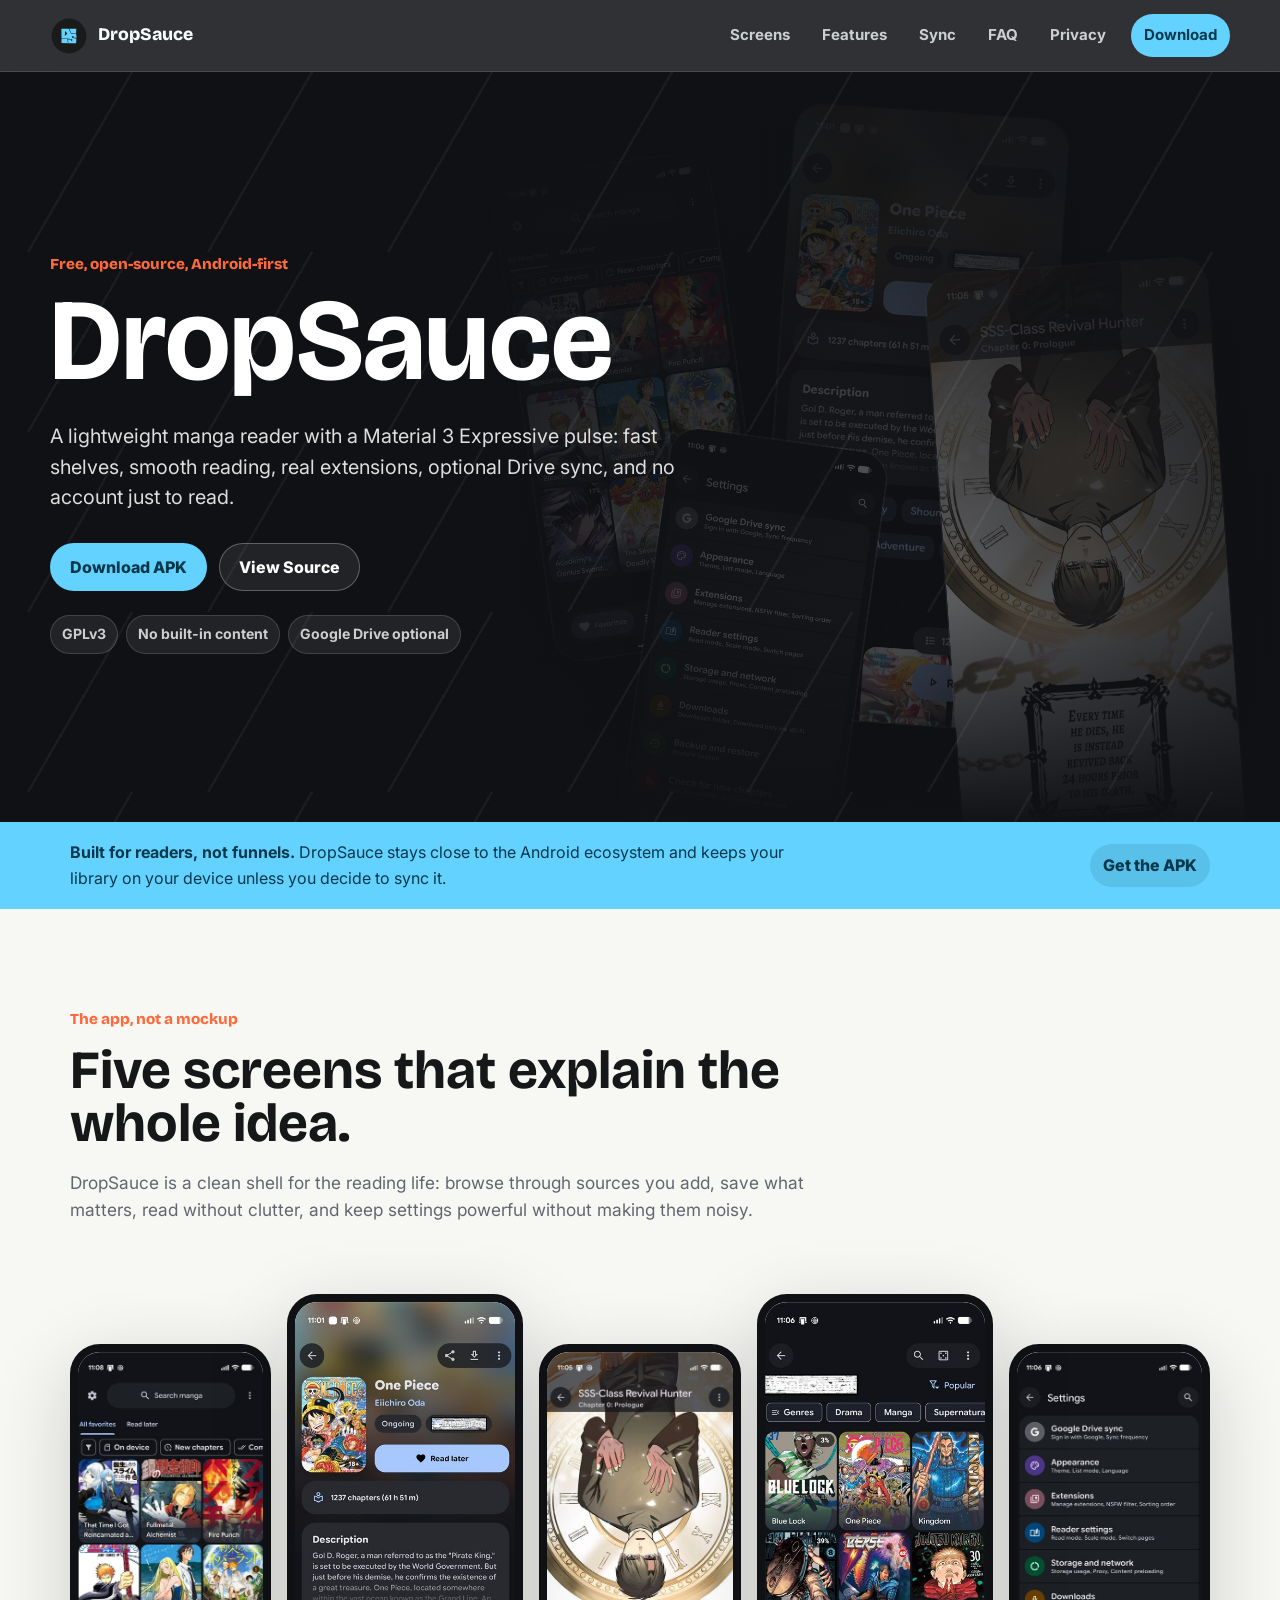
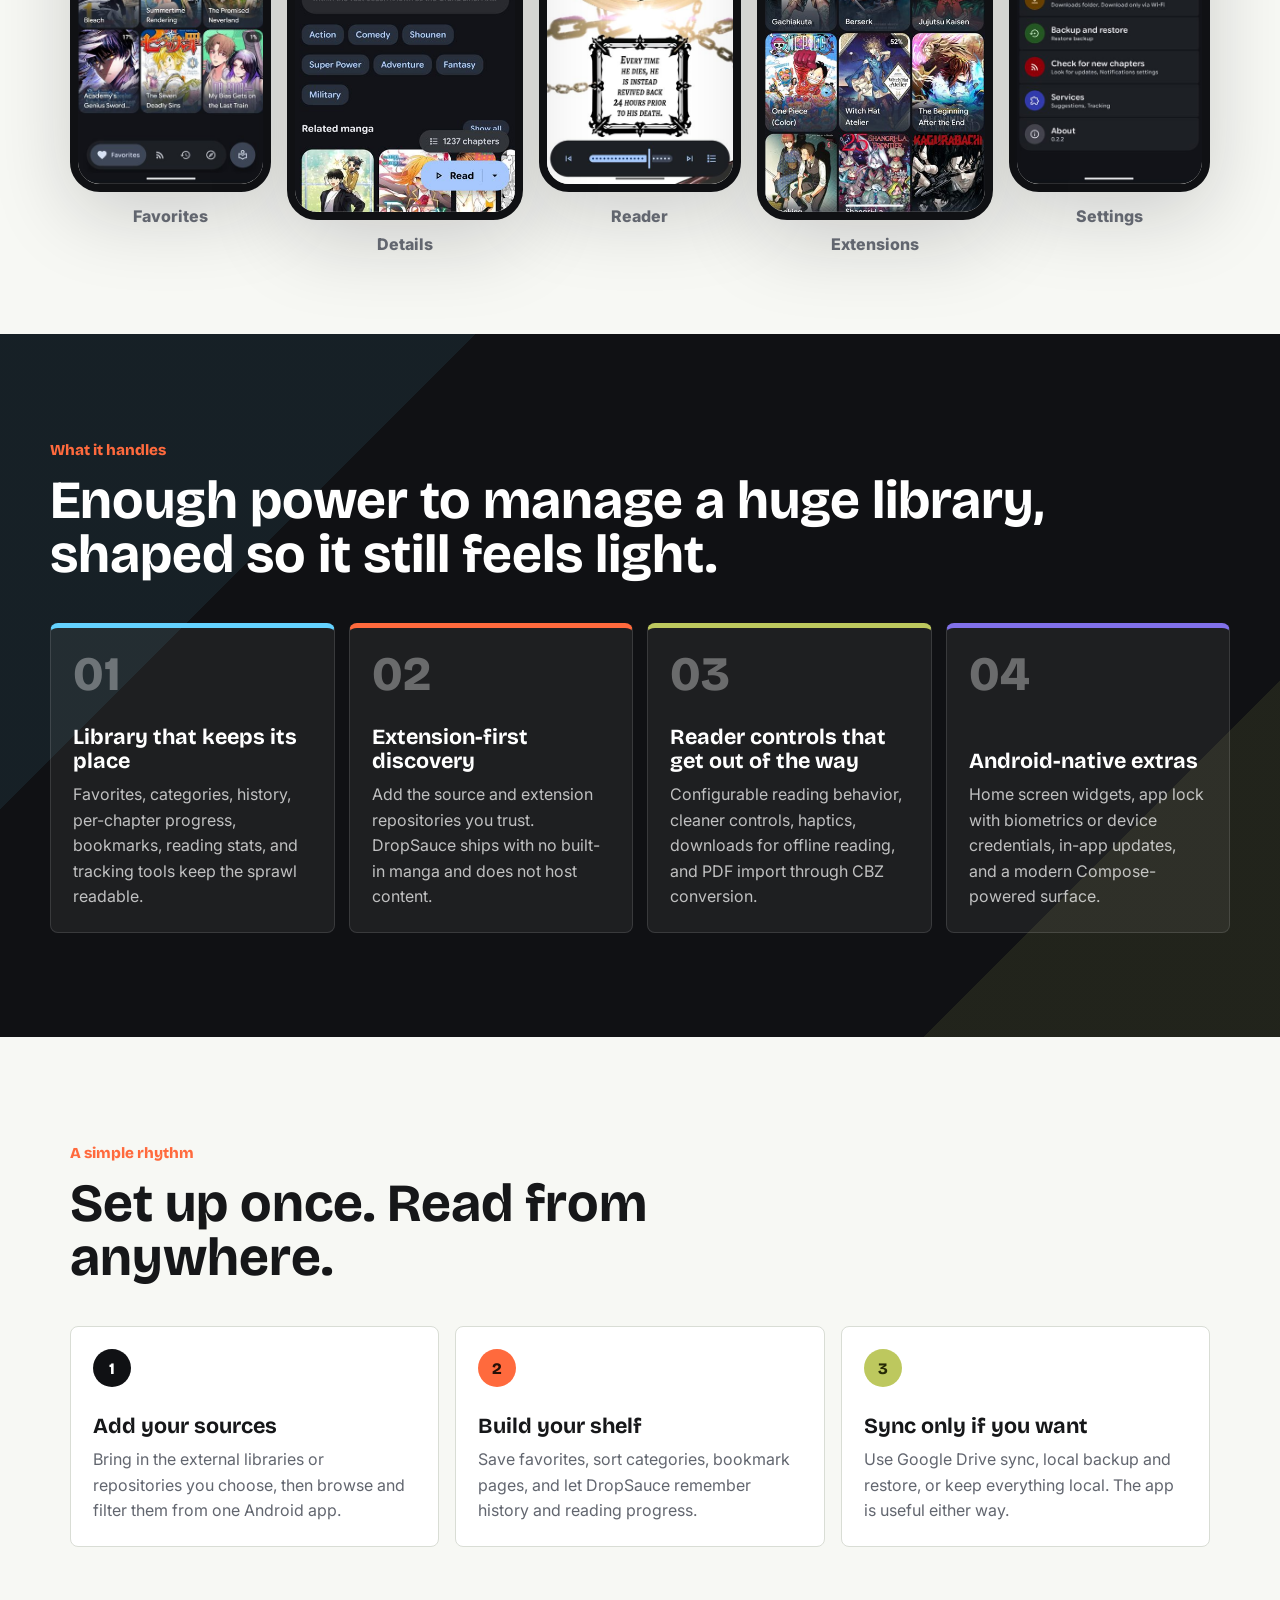
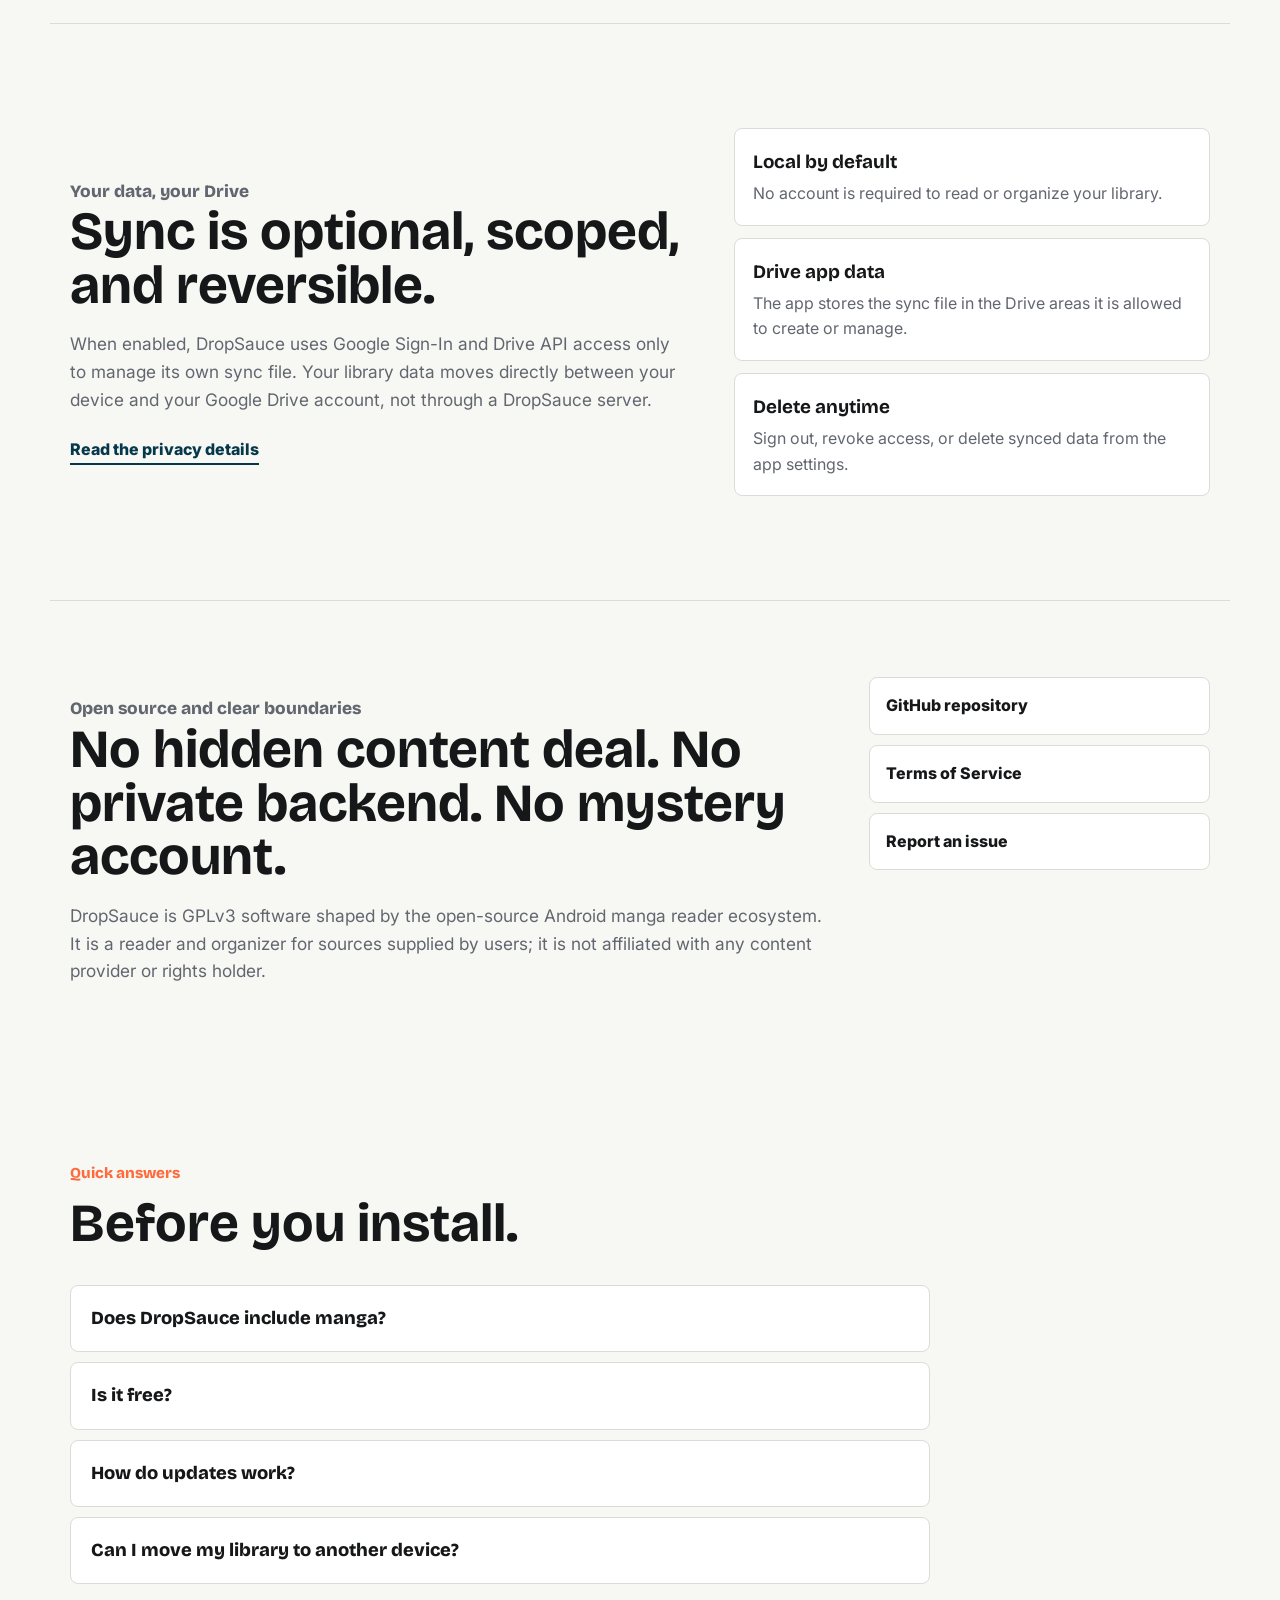
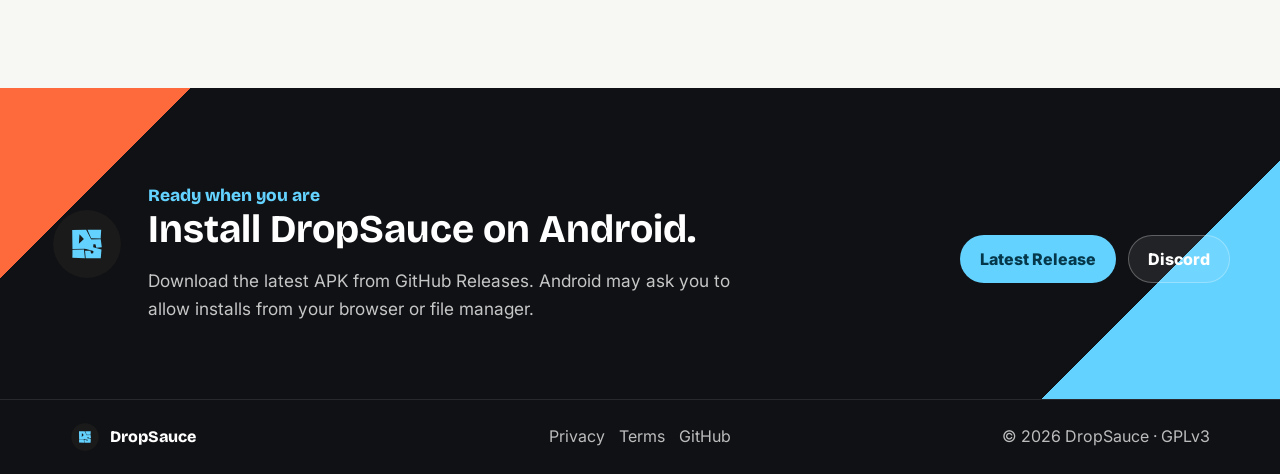
==== index.html @ 6b531c71 "Redesign DropSauce website" ====
<!DOCTYPE html>
<html lang="en">
<head>
  <meta charset="UTF-8" />
  <meta name="viewport" content="width=device-width, initial-scale=1.0" />
  <title>DropSauce — Material 3 manga reader for Android</title>
  <meta name="description" content="DropSauce is a free, open-source manga reader for Android with a Material 3 Expressive interface, extension support, Drive sync, backups, widgets, and a clean reader." />
  <meta name="theme-color" content="#101114" />
  <meta property="og:title" content="DropSauce" />
  <meta property="og:description" content="A fast, private, open-source manga reader for Android." />
  <meta property="og:type" content="website" />
  <meta property="og:url" content="https://drop-sauce.app/" />
  <meta property="og:image" content="https://drop-sauce.app/media/manga_details_page-preview.jpg" />
  <link rel="canonical" href="https://drop-sauce.app/" />
  <link rel="icon" href="icon.svg" type="image/svg+xml" />
  <link rel="preconnect" href="https://fonts.googleapis.com" />
  <link rel="preconnect" href="https://fonts.gstatic.com" crossorigin />
  <link href="https://fonts.googleapis.com/css2?family=Bricolage+Grotesque:wght@500;600;700;800&family=Inter:wght@400;500;600;700;800&display=swap" rel="stylesheet" />
  <link rel="stylesheet" href="style.css" />
  <script src="script.js" defer></script>
</head>
<body class="home-page">
  <a class="skip-link" href="#main">Skip to content</a>

  <header class="site-header" data-header>
    <a class="brand" href="index.html" aria-label="DropSauce home">
      <img class="brand-mark" src="media/app-icon-dark.svg" alt="" width="38" height="38" />
      <span class="brand-name">DropSauce</span>
    </a>
    <button class="nav-toggle" type="button" aria-expanded="false" aria-controls="site-nav" aria-label="Open menu" data-nav-toggle>
      <span></span>
      <span></span>
      <span></span>
    </button>
    <nav class="site-nav" id="site-nav" data-nav>
      <a href="#screens">Screens</a>
      <a href="#features">Features</a>
      <a href="#sync">Sync</a>
      <a href="#faq">FAQ</a>
      <a href="privacy.html">Privacy</a>
      <a class="nav-cta" href="https://github.com/HuzaifaKhalid1311/DropSauce/releases/latest" rel="noopener">Download</a>
    </nav>
  </header>

  <main id="main">
    <section class="hero" aria-labelledby="hero-title">
      <div class="hero-media" aria-hidden="true">
        <img class="hero-shot hero-shot-a" src="media/main_favorites-preview.jpg" alt="" />
        <img class="hero-shot hero-shot-b" src="media/manga_details_page-preview.jpg" alt="" />
        <img class="hero-shot hero-shot-c" src="media/reading_ui-preview.jpg" alt="" />
        <img class="hero-shot hero-shot-d" src="media/settings-preview.jpg" alt="" />
      </div>
      <div class="hero-content" data-reveal>
        <p class="eyebrow">Free, open-source, Android-first</p>
        <h1 id="hero-title">DropSauce</h1>
        <p class="hero-line">A lightweight manga reader with a Material 3 Expressive pulse: fast shelves, smooth reading, real extensions, optional Drive sync, and no account just to read.</p>
        <div class="hero-actions">
          <a class="button button-primary" href="https://github.com/HuzaifaKhalid1311/DropSauce/releases/latest" rel="noopener">Download APK</a>
          <a class="button button-secondary" href="https://github.com/HuzaifaKhalid1311/DropSauce" rel="noopener">View Source</a>
        </div>
        <div class="hero-facts" aria-label="DropSauce highlights">
          <span>GPLv3</span>
          <span>No built-in content</span>
          <span>Google Drive optional</span>
        </div>
      </div>
    </section>

    <section class="signal-strip" aria-label="Product summary">
      <div class="signal-inner">
        <p data-reveal><strong>Built for readers, not funnels.</strong> DropSauce stays close to the Android ecosystem and keeps your library on your device unless you decide to sync it.</p>
        <a href="#download">Get the APK</a>
      </div>
    </section>

    <section class="section section-intro" id="screens">
      <div class="section-heading" data-reveal>
        <p class="eyebrow">The app, not a mockup</p>
        <h2>Five screens that explain the whole idea.</h2>
        <p>DropSauce is a clean shell for the reading life: browse through sources you add, save what matters, read without clutter, and keep settings powerful without making them noisy.</p>
      </div>
      <div class="screen-row" data-reveal>
        <figure class="screen-card tall">
          <img src="media/main_favorites-preview.jpg" alt="DropSauce favorites screen with manga covers and category filters" loading="lazy" />
          <figcaption>Favorites</figcaption>
        </figure>
        <figure class="screen-card wide">
          <img src="media/manga_details_page-preview.jpg" alt="DropSauce manga details page with tags, chapter count, and read controls" loading="lazy" />
          <figcaption>Details</figcaption>
        </figure>
        <figure class="screen-card tall">
          <img src="media/reading_ui-preview.jpg" alt="DropSauce reader with page controls over a manga page" loading="lazy" />
          <figcaption>Reader</figcaption>
        </figure>
        <figure class="screen-card wide">
          <img src="media/extension_page-preview.jpg" alt="DropSauce extension browsing screen with manga grid and filters" loading="lazy" />
          <figcaption>Extensions</figcaption>
        </figure>
        <figure class="screen-card tall">
          <img src="media/settings-preview.jpg" alt="DropSauce settings screen with Drive sync, appearance, extensions, reader, and backup options" loading="lazy" />
          <figcaption>Settings</figcaption>
        </figure>
      </div>
    </section>

    <section class="section dark-band" id="features">
      <div class="section-heading invert" data-reveal>
        <p class="eyebrow">What it handles</p>
        <h2>Enough power to manage a huge library, shaped so it still feels light.</h2>
      </div>
      <div class="feature-grid">
        <article class="feature-card" data-reveal>
          <span class="feature-index">01</span>
          <h3>Library that keeps its place</h3>
          <p>Favorites, categories, history, per-chapter progress, bookmarks, reading stats, and tracking tools keep the sprawl readable.</p>
        </article>
        <article class="feature-card" data-reveal>
          <span class="feature-index">02</span>
          <h3>Extension-first discovery</h3>
          <p>Add the source and extension repositories you trust. DropSauce ships with no built-in manga and does not host content.</p>
        </article>
        <article class="feature-card" data-reveal>
          <span class="feature-index">03</span>
          <h3>Reader controls that get out of the way</h3>
          <p>Configurable reading behavior, cleaner controls, haptics, downloads for offline reading, and PDF import through CBZ conversion.</p>
        </article>
        <article class="feature-card" data-reveal>
          <span class="feature-index">04</span>
          <h3>Android-native extras</h3>
          <p>Home screen widgets, app lock with biometrics or device credentials, in-app updates, and a modern Compose-powered surface.</p>
        </article>
      </div>
    </section>

    <section class="section workflow" aria-labelledby="workflow-title">
      <div class="section-heading" data-reveal>
        <p class="eyebrow">A simple rhythm</p>
        <h2 id="workflow-title">Set up once. Read from anywhere.</h2>
      </div>
      <div class="workflow-rail">
        <article class="workflow-step" data-reveal>
          <span>1</span>
          <h3>Add your sources</h3>
          <p>Bring in the external libraries or repositories you choose, then browse and filter them from one Android app.</p>
        </article>
        <article class="workflow-step" data-reveal>
          <span>2</span>
          <h3>Build your shelf</h3>
          <p>Save favorites, sort categories, bookmark pages, and let DropSauce remember history and reading progress.</p>
        </article>
        <article class="workflow-step" data-reveal>
          <span>3</span>
          <h3>Sync only if you want</h3>
          <p>Use Google Drive sync, local backup and restore, or keep everything local. The app is useful either way.</p>
        </article>
      </div>
    </section>

    <section class="section sync-section" id="sync">
      <div class="sync-copy" data-reveal>
        <p class="eyebrow">Your data, your Drive</p>
        <h2>Sync is optional, scoped, and reversible.</h2>
        <p>When enabled, DropSauce uses Google Sign-In and Drive API access only to manage its own sync file. Your library data moves directly between your device and your Google Drive account, not through a DropSauce server.</p>
        <a class="text-link" href="privacy.html">Read the privacy details</a>
      </div>
      <div class="sync-list" data-reveal>
        <div>
          <strong>Local by default</strong>
          <span>No account is required to read or organize your library.</span>
        </div>
        <div>
          <strong>Drive app data</strong>
          <span>The app stores the sync file in the Drive areas it is allowed to create or manage.</span>
        </div>
        <div>
          <strong>Delete anytime</strong>
          <span>Sign out, revoke access, or delete synced data from the app settings.</span>
        </div>
      </div>
    </section>

    <section class="section honesty">
      <div class="honesty-copy" data-reveal>
        <p class="eyebrow">Open source and clear boundaries</p>
        <h2>No hidden content deal. No private backend. No mystery account.</h2>
        <p>DropSauce is GPLv3 software shaped by the open-source Android manga reader ecosystem. It is a reader and organizer for sources supplied by users; it is not affiliated with any content provider or rights holder.</p>
      </div>
      <div class="honesty-links" data-reveal>
        <a href="https://github.com/HuzaifaKhalid1311/DropSauce" rel="noopener">GitHub repository</a>
        <a href="terms.html">Terms of Service</a>
        <a href="https://github.com/HuzaifaKhalid1311/DropSauce/issues" rel="noopener">Report an issue</a>
      </div>
    </section>

    <section class="section faq-section" id="faq">
      <div class="section-heading" data-reveal>
        <p class="eyebrow">Quick answers</p>
        <h2>Before you install.</h2>
      </div>
      <div class="faq-list" data-reveal>
        <details>
          <summary>Does DropSauce include manga?</summary>
          <p>No. DropSauce includes no built-in manga, comics, or media. Sources are external libraries or repositories that users add themselves.</p>
        </details>
        <details>
          <summary>Is it free?</summary>
          <p>Yes. DropSauce is free and open source under the GNU GPLv3 license.</p>
        </details>
        <details>
          <summary>How do updates work?</summary>
          <p>DropSauce supports in-app updates, and APKs are also published through GitHub Releases.</p>
        </details>
        <details>
          <summary>Can I move my library to another device?</summary>
          <p>Yes. You can use optional Google Drive sync or the local backup and restore system.</p>
        </details>
      </div>
    </section>

    <section class="download-section" id="download" aria-labelledby="download-title">
      <div class="download-inner" data-reveal>
        <img src="media/app-icon-dark.svg" alt="" width="74" height="74" />
        <div>
          <p class="eyebrow">Ready when you are</p>
          <h2 id="download-title">Install DropSauce on Android.</h2>
          <p>Download the latest APK from GitHub Releases. Android may ask you to allow installs from your browser or file manager.</p>
        </div>
        <div class="download-actions">
          <a class="button button-primary" href="https://github.com/HuzaifaKhalid1311/DropSauce/releases/latest" rel="noopener">Latest Release</a>
          <a class="button button-secondary" href="https://discord.com/channels/1435615296202477581/1435650246163169382/1435651186140119091" rel="noopener">Discord</a>
        </div>
      </div>
    </section>
  </main>

  <footer class="site-footer">
    <div class="footer-inner">
      <a class="footer-brand" href="index.html">
        <img src="media/app-icon-dark.svg" alt="" width="30" height="30" />
        <span>DropSauce</span>
      </a>
      <nav aria-label="Footer">
        <a href="privacy.html">Privacy</a>
        <a href="terms.html">Terms</a>
        <a href="https://github.com/HuzaifaKhalid1311/DropSauce" rel="noopener">GitHub</a>
      </nav>
      <span class="copyright">&copy; 2026 DropSauce · GPLv3</span>
    </div>
  </footer>
</body>
</html>
---- style.css ----
:root {
  color-scheme: light;
  --paper: #f7f8f4;
  --paper-2: #edf1ea;
  --surface: #ffffff;
  --ink: #161719;
  --muted: #62666f;
  --line: #d9ddd5;
  --night: #101114;
  --night-2: #1a1b20;
  --night-3: #25272e;
  --cyan: #64d2ff;
  --cyan-ink: #06384b;
  --sauce: #ff6a3d;
  --leaf: #bdc85e;
  --violet: #8171ea;
  --rose: #d76696;
  --max: 1180px;
  --radius: 8px;
  --shadow: 0 22px 80px rgba(16, 17, 20, 0.18);
}

* {
  box-sizing: border-box;
}

html {
  scroll-behavior: smooth;
}

body {
  margin: 0;
  overflow-x: hidden;
  background: var(--paper);
  color: var(--ink);
  font-family: "Inter", system-ui, -apple-system, BlinkMacSystemFont, "Segoe UI", sans-serif;
  font-size: 16px;
  line-height: 1.6;
  text-rendering: optimizeLegibility;
  -webkit-font-smoothing: antialiased;
}

body.nav-open {
  overflow: hidden;
}

img,
svg {
  display: block;
  max-width: 100%;
}

a {
  color: inherit;
  text-decoration: none;
}

a:hover {
  text-decoration: none;
}

button {
  font: inherit;
}

.skip-link {
  position: fixed;
  top: 12px;
  left: 12px;
  z-index: 999;
  transform: translateY(-140%);
  border-radius: 999px;
  background: var(--cyan);
  color: var(--cyan-ink);
  padding: 10px 14px;
  font-weight: 800;
}

.skip-link:focus {
  transform: translateY(0);
}

.site-header {
  position: sticky;
  top: 0;
  z-index: 80;
  display: flex;
  align-items: center;
  justify-content: space-between;
  gap: 20px;
  min-height: 72px;
  padding: 14px max(20px, calc((100vw - var(--max)) / 2));
  color: #f8fbff;
  background: rgba(16, 17, 20, 0.86);
  border-bottom: 1px solid rgba(255, 255, 255, 0.12);
  backdrop-filter: blur(22px);
}

.site-header.is-scrolled {
  background: rgba(16, 17, 20, 0.94);
  box-shadow: 0 10px 30px rgba(0, 0, 0, 0.22);
}

.brand,
.footer-brand {
  display: inline-flex;
  align-items: center;
  gap: 10px;
  font-family: "Bricolage Grotesque", "Inter", sans-serif;
  font-weight: 800;
}

.brand-mark {
  width: 38px;
  height: 38px;
  border-radius: 13px;
}

.brand-name {
  font-size: 1.1rem;
}

.site-nav {
  display: flex;
  align-items: center;
  justify-content: flex-end;
  gap: 6px;
}

.site-nav a {
  border-radius: 999px;
  padding: 9px 13px;
  color: rgba(248, 251, 255, 0.78);
  font-size: 0.94rem;
  font-weight: 700;
  transition: background 180ms ease, color 180ms ease, transform 180ms ease;
}

.site-nav a:hover,
.site-nav a[aria-current="page"] {
  color: #ffffff;
  background: rgba(255, 255, 255, 0.1);
}

.site-nav .nav-cta {
  margin-left: 6px;
  background: var(--cyan);
  color: var(--cyan-ink);
}

.site-nav .nav-cta:hover {
  color: var(--cyan-ink);
  background: #9ce3ff;
  transform: translateY(-1px);
}

.nav-toggle {
  display: none;
  width: 44px;
  height: 44px;
  align-items: center;
  justify-content: center;
  flex-direction: column;
  gap: 5px;
  border: 1px solid rgba(255, 255, 255, 0.16);
  border-radius: 999px;
  background: rgba(255, 255, 255, 0.08);
  color: #ffffff;
  cursor: pointer;
}

.nav-toggle span {
  width: 18px;
  height: 2px;
  border-radius: 99px;
  background: currentColor;
  transition: transform 180ms ease, opacity 180ms ease;
}

body.nav-open .nav-toggle span:nth-child(1) {
  transform: translateY(7px) rotate(45deg);
}

body.nav-open .nav-toggle span:nth-child(2) {
  opacity: 0;
}

body.nav-open .nav-toggle span:nth-child(3) {
  transform: translateY(-7px) rotate(-45deg);
}

.hero {
  position: relative;
  isolation: isolate;
  display: flex;
  align-items: center;
  min-height: calc(100svh - 150px);
  overflow: hidden;
  padding: 84px max(20px, calc((100vw - var(--max)) / 2)) 72px;
  background: var(--night);
  color: #ffffff;
}

.hero::before {
  content: "";
  position: absolute;
  inset: 0;
  z-index: 1;
  background:
    linear-gradient(90deg, rgba(16, 17, 20, 0.97) 0%, rgba(16, 17, 20, 0.92) 38%, rgba(16, 17, 20, 0.58) 70%, rgba(16, 17, 20, 0.86) 100%),
    linear-gradient(0deg, rgba(16, 17, 20, 0.98) 0%, rgba(16, 17, 20, 0.16) 30%, rgba(16, 17, 20, 0.92) 100%);
}

.hero::after {
  content: "";
  position: absolute;
  inset: 0;
  z-index: 1;
  opacity: 0.18;
  background-image:
    linear-gradient(120deg, transparent 0 46%, rgba(255, 255, 255, 0.26) 46% 47%, transparent 47% 100%),
    linear-gradient(0deg, transparent 0 92%, rgba(255, 255, 255, 0.18) 92% 93%, transparent 93% 100%);
  background-size: 180px 180px, 100% 42px;
}

.hero-media {
  position: absolute;
  inset: 0;
  z-index: 0;
  pointer-events: none;
}

.hero-shot {
  position: absolute;
  width: 250px;
  aspect-ratio: 420 / 936;
  object-fit: cover;
  border: 1px solid rgba(255, 255, 255, 0.2);
  border-radius: 30px;
  box-shadow: 0 30px 90px rgba(0, 0, 0, 0.48);
  animation: float-shot 10s ease-in-out infinite;
}

.hero-shot-a {
  right: 42%;
  top: 12%;
  width: 220px;
  transform: rotate(-8deg);
  animation-delay: -3s;
}

.hero-shot-b {
  right: 18%;
  top: 5%;
  width: 276px;
  transform: rotate(4deg);
}

.hero-shot-c {
  right: 4%;
  bottom: -10%;
  width: 284px;
  transform: rotate(-4deg);
  animation-delay: -5s;
}

.hero-shot-d {
  right: 33%;
  bottom: -14%;
  width: 220px;
  transform: rotate(8deg);
  animation-delay: -1s;
}

.hero-content {
  position: relative;
  z-index: 2;
  max-width: 760px;
}

.eyebrow {
  margin: 0 0 12px;
  color: var(--sauce);
  font-family: "Bricolage Grotesque", "Inter", sans-serif;
  font-size: 0.95rem;
  font-weight: 800;
}

.hero h1 {
  margin: 0;
  font-family: "Bricolage Grotesque", "Inter", sans-serif;
  font-size: 7.25rem;
  line-height: 0.9;
}

.hero-line {
  max-width: 680px;
  margin: 28px 0 0;
  color: rgba(255, 255, 255, 0.86);
  font-size: 1.24rem;
  line-height: 1.55;
}

.hero-actions,
.download-actions {
  display: flex;
  flex-wrap: wrap;
  gap: 12px;
  margin-top: 30px;
}

.button {
  display: inline-flex;
  min-height: 48px;
  align-items: center;
  justify-content: center;
  border: 1px solid transparent;
  border-radius: 999px;
  padding: 12px 19px;
  font-weight: 800;
  line-height: 1;
  transition: transform 180ms ease, background 180ms ease, border-color 180ms ease, color 180ms ease;
}

.button:hover {
  transform: translateY(-2px);
}

.button-primary {
  background: var(--cyan);
  color: var(--cyan-ink);
}

.button-primary:hover {
  background: #a6e7ff;
}

.button-secondary {
  border-color: rgba(255, 255, 255, 0.28);
  background: rgba(255, 255, 255, 0.08);
  color: #ffffff;
}

.button-secondary:hover {
  border-color: rgba(255, 255, 255, 0.45);
  background: rgba(255, 255, 255, 0.14);
}

.hero-facts {
  display: flex;
  flex-wrap: wrap;
  gap: 8px;
  margin-top: 24px;
}

.hero-facts span {
  border: 1px solid rgba(255, 255, 255, 0.14);
  border-radius: 999px;
  background: rgba(255, 255, 255, 0.08);
  color: rgba(255, 255, 255, 0.78);
  padding: 7px 11px;
  font-size: 0.88rem;
  font-weight: 700;
}

.signal-strip {
  background: var(--cyan);
  color: var(--cyan-ink);
}

.signal-inner {
  max-width: var(--max);
  margin: 0 auto;
  display: flex;
  align-items: center;
  justify-content: space-between;
  gap: 22px;
  padding: 18px 20px;
}

.signal-inner p {
  margin: 0;
  max-width: 760px;
}

.signal-inner a {
  flex: none;
  border-radius: 999px;
  background: rgba(6, 56, 75, 0.12);
  padding: 9px 13px;
  font-weight: 800;
}

.section {
  max-width: var(--max);
  margin: 0 auto;
  padding: 104px 20px;
}

.section-heading {
  max-width: 760px;
}

.section-heading h2,
.sync-copy h2,
.honesty-copy h2,
.download-section h2,
.legal-hero .legal-title,
.legal-content h1 {
  margin: 0;
  color: var(--ink);
  font-family: "Bricolage Grotesque", "Inter", sans-serif;
  font-size: 3.35rem;
  line-height: 1;
}

.section-heading p:not(.eyebrow),
.sync-copy p,
.honesty-copy p,
.download-section p {
  margin: 18px 0 0;
  color: var(--muted);
  font-size: 1.08rem;
}

.section-intro {
  padding-top: 98px;
}

.screen-row {
  display: grid;
  grid-template-columns: 0.92fr 1.08fr 0.92fr 1.08fr 0.92fr;
  gap: 16px;
  align-items: end;
  margin-top: 42px;
}

.screen-card {
  margin: 0;
  min-width: 0;
}

.screen-card img {
  width: 100%;
  aspect-ratio: 420 / 936;
  object-fit: cover;
  border: 8px solid var(--night);
  border-radius: 30px;
  background: var(--night);
  box-shadow: var(--shadow);
  transition: transform 260ms ease, box-shadow 260ms ease;
}

.screen-card.wide {
  transform: translateY(28px);
}

.screen-card:hover img {
  transform: translateY(-8px);
  box-shadow: 0 34px 95px rgba(16, 17, 20, 0.28);
}

.screen-card figcaption {
  margin-top: 12px;
  color: var(--muted);
  font-weight: 800;
  text-align: center;
}

.dark-band {
  max-width: none;
  background:
    linear-gradient(135deg, rgba(100, 210, 255, 0.08) 0 24%, transparent 24% 100%),
    linear-gradient(315deg, rgba(189, 200, 94, 0.1) 0 18%, transparent 18% 100%),
    var(--night);
  color: #ffffff;
}

.dark-band > .section-heading,
.dark-band > .feature-grid {
  max-width: var(--max);
  margin-left: auto;
  margin-right: auto;
}

.section-heading.invert h2,
.section-heading.invert p:not(.eyebrow) {
  color: #ffffff;
}

.feature-grid {
  display: grid;
  grid-template-columns: repeat(4, minmax(0, 1fr));
  gap: 14px;
  margin-top: 42px;
}

.feature-card {
  min-height: 300px;
  display: flex;
  flex-direction: column;
  justify-content: flex-end;
  border: 1px solid rgba(255, 255, 255, 0.12);
  border-radius: var(--radius);
  background: rgba(255, 255, 255, 0.06);
  padding: 22px;
  overflow: hidden;
}

.feature-card:nth-child(1) {
  border-top: 5px solid var(--cyan);
}

.feature-card:nth-child(2) {
  border-top: 5px solid var(--sauce);
}

.feature-card:nth-child(3) {
  border-top: 5px solid var(--leaf);
}

.feature-card:nth-child(4) {
  border-top: 5px solid var(--violet);
}

.feature-index {
  margin-bottom: auto;
  color: rgba(255, 255, 255, 0.34);
  font-family: "Bricolage Grotesque", "Inter", sans-serif;
  font-size: 3rem;
  font-weight: 800;
  line-height: 1;
}

.feature-card h3,
.workflow-step h3 {
  margin: 28px 0 8px;
  font-family: "Bricolage Grotesque", "Inter", sans-serif;
  font-size: 1.35rem;
  line-height: 1.1;
}

.feature-card p,
.workflow-step p {
  margin: 0;
  color: rgba(255, 255, 255, 0.72);
}

.workflow {
  padding-bottom: 76px;
}

.workflow-rail {
  display: grid;
  grid-template-columns: repeat(3, minmax(0, 1fr));
  gap: 16px;
  margin-top: 42px;
}

.workflow-step {
  border: 1px solid var(--line);
  border-radius: var(--radius);
  background: var(--surface);
  padding: 22px;
}

.workflow-step span {
  display: inline-flex;
  width: 38px;
  height: 38px;
  align-items: center;
  justify-content: center;
  border-radius: 999px;
  background: var(--night);
  color: #ffffff;
  font-family: "Bricolage Grotesque", "Inter", sans-serif;
  font-weight: 800;
}

.workflow-step:nth-child(2) span {
  background: var(--sauce);
  color: #281007;
}

.workflow-step:nth-child(3) span {
  background: var(--leaf);
  color: #262a06;
}

.workflow-step p {
  color: var(--muted);
}

.sync-section {
  display: grid;
  grid-template-columns: minmax(0, 1fr) minmax(320px, 0.78fr);
  gap: 54px;
  align-items: center;
  border-top: 1px solid var(--line);
  border-bottom: 1px solid var(--line);
}

.text-link {
  display: inline-flex;
  margin-top: 24px;
  border-bottom: 2px solid currentColor;
  color: var(--cyan-ink);
  font-weight: 800;
}

.sync-list {
  display: grid;
  gap: 12px;
}

.sync-list div {
  border: 1px solid var(--line);
  border-radius: var(--radius);
  background: var(--surface);
  padding: 18px;
}

.sync-list strong,
.sync-list span {
  display: block;
}

.sync-list strong {
  font-family: "Bricolage Grotesque", "Inter", sans-serif;
  font-size: 1.18rem;
}

.sync-list span {
  margin-top: 4px;
  color: var(--muted);
}

.honesty {
  display: grid;
  grid-template-columns: minmax(0, 1fr) minmax(260px, 0.45fr);
  gap: 42px;
  align-items: start;
  padding-top: 76px;
}

.honesty-links {
  display: grid;
  gap: 10px;
}

.honesty-links a {
  border: 1px solid var(--line);
  border-radius: var(--radius);
  background: var(--surface);
  padding: 15px 16px;
  color: var(--ink);
  font-weight: 800;
  transition: transform 180ms ease, border-color 180ms ease;
}

.honesty-links a:hover {
  transform: translateX(4px);
  border-color: var(--sauce);
}

.faq-section {
  padding-top: 72px;
}

.faq-list {
  display: grid;
  gap: 10px;
  max-width: 860px;
  margin-top: 34px;
}

.faq-list details {
  border: 1px solid var(--line);
  border-radius: var(--radius);
  background: var(--surface);
  padding: 0;
}

.faq-list summary {
  cursor: pointer;
  list-style: none;
  padding: 18px 20px;
  font-family: "Bricolage Grotesque", "Inter", sans-serif;
  font-size: 1.15rem;
  font-weight: 800;
}

.faq-list summary::-webkit-details-marker {
  display: none;
}

.faq-list p {
  margin: 0;
  padding: 0 20px 20px;
  color: var(--muted);
}

.download-section {
  background:
    linear-gradient(135deg, var(--sauce) 0 12%, transparent 12% 100%),
    linear-gradient(315deg, var(--cyan) 0 15%, transparent 15% 100%),
    var(--night);
  color: #ffffff;
  padding: 76px 20px;
}

.download-inner {
  max-width: var(--max);
  margin: 0 auto;
  display: grid;
  grid-template-columns: 74px minmax(0, 1fr) auto;
  gap: 24px;
  align-items: center;
}

.download-inner img {
  border-radius: 24px;
}

.download-section .eyebrow {
  color: var(--cyan);
}

.download-section h2 {
  color: #ffffff;
  font-size: 2.45rem;
}

.download-section p {
  max-width: 620px;
  color: rgba(255, 255, 255, 0.76);
}

.site-footer {
  background: var(--night);
  color: rgba(255, 255, 255, 0.72);
  border-top: 1px solid rgba(255, 255, 255, 0.1);
}

.footer-inner {
  max-width: var(--max);
  margin: 0 auto;
  display: grid;
  grid-template-columns: 1fr auto 1fr;
  gap: 18px;
  align-items: center;
  padding: 22px 20px;
}

.footer-brand {
  color: #ffffff;
}

.footer-brand img {
  border-radius: 10px;
}

.site-footer nav {
  display: flex;
  flex-wrap: wrap;
  justify-content: center;
  gap: 14px;
}

.site-footer a:hover {
  color: #ffffff;
}

.copyright {
  justify-self: end;
}

.legal-body {
  background: var(--paper);
}

.legal-hero {
  position: relative;
  isolation: isolate;
  overflow: hidden;
  background:
    linear-gradient(135deg, rgba(100, 210, 255, 0.18) 0 24%, transparent 24% 100%),
    linear-gradient(315deg, rgba(255, 106, 61, 0.18) 0 18%, transparent 18% 100%),
    var(--night);
  color: #ffffff;
  padding: 76px max(20px, calc((100vw - 900px) / 2)) 70px;
}

.legal-hero .legal-title {
  color: #ffffff;
  margin: 0;
}

.legal-hero p {
  max-width: 680px;
  margin: 16px 0 0;
  color: rgba(255, 255, 255, 0.76);
  font-size: 1.08rem;
}

.legal-shell {
  max-width: 900px;
  margin: 0 auto;
  padding: 54px 20px 90px;
}

.legal-content {
  border: 1px solid var(--line);
  border-radius: var(--radius);
  background: var(--surface);
  padding: 48px;
  box-shadow: 0 20px 70px rgba(16, 17, 20, 0.08);
}

.legal-content h1 {
  font-size: 3rem;
}

.legal-content .updated {
  margin: 8px 0 28px;
  color: var(--muted);
  font-size: 0.94rem;
}

.legal-content h2,
.legal-content h3 {
  color: var(--ink);
  font-family: "Bricolage Grotesque", "Inter", sans-serif;
  line-height: 1.15;
}

.legal-content h2 {
  margin: 38px 0 10px;
  font-size: 1.55rem;
}

.legal-content h3 {
  margin: 24px 0 8px;
  font-size: 1.18rem;
}

.legal-content p,
.legal-content li {
  color: #303238;
}

.legal-content a {
  color: #0d6c8e;
  font-weight: 800;
}

.legal-content a:hover {
  text-decoration: underline;
}

.legal-content ul {
  padding-left: 1.35rem;
}

.legal-content li {
  margin-bottom: 8px;
}

.legal-content code {
  border-radius: 6px;
  background: #eef8fc;
  color: #0b5f7e;
  padding: 2px 6px;
  font-size: 0.9em;
  overflow-wrap: anywhere;
}

[data-reveal] {
  opacity: 0;
  transform: translateY(18px);
  transition: opacity 600ms ease, transform 600ms ease;
}

[data-reveal].is-visible {
  opacity: 1;
  transform: translateY(0);
}

@keyframes float-shot {
  0%,
  100% {
    translate: 0 0;
  }
  50% {
    translate: 0 -14px;
  }
}

@media (max-width: 1080px) {
  .hero h1 {
    font-size: 5.75rem;
  }

  .hero-shot-a,
  .hero-shot-d {
    opacity: 0.65;
  }

  .feature-grid {
    grid-template-columns: repeat(2, minmax(0, 1fr));
  }
}

@media (max-width: 900px) {
  .section {
    padding-top: 78px;
    padding-bottom: 78px;
  }

  .section-heading h2,
  .sync-copy h2,
  .honesty-copy h2,
  .legal-hero .legal-title,
  .legal-content h1 {
    font-size: 2.45rem;
  }

  .screen-row {
    display: grid;
    grid-auto-flow: column;
    grid-auto-columns: minmax(185px, 52vw);
    grid-template-columns: none;
    align-items: start;
    overflow-x: auto;
    scroll-snap-type: x mandatory;
    padding: 4px 4px 24px;
    margin-left: -4px;
    margin-right: -4px;
  }

  .screen-card {
    scroll-snap-align: start;
  }

  .screen-card.wide {
    transform: none;
  }

  .workflow-rail,
  .sync-section,
  .honesty,
  .download-inner {
    grid-template-columns: 1fr;
  }

  .download-actions {
    margin-top: 0;
  }

  .footer-inner {
    grid-template-columns: 1fr;
    justify-items: start;
  }

  .site-footer nav {
    justify-content: flex-start;
  }

  .copyright {
    justify-self: start;
  }
}

@media (max-width: 760px) {
  .site-header {
    min-height: 68px;
  }

  .nav-toggle {
    display: inline-flex;
  }

  .site-nav {
    position: fixed;
    top: 78px;
    left: 16px;
    right: 16px;
    z-index: 79;
    display: grid;
    gap: 6px;
    border: 1px solid rgba(255, 255, 255, 0.16);
    border-radius: var(--radius);
    background: rgba(16, 17, 20, 0.97);
    padding: 10px;
    box-shadow: 0 20px 60px rgba(0, 0, 0, 0.4);
    transform: translateY(-16px);
    opacity: 0;
    visibility: hidden;
    pointer-events: none;
    transition: opacity 180ms ease, transform 180ms ease, visibility 180ms ease;
  }

  body.nav-open .site-nav {
    transform: translateY(0);
    opacity: 1;
    visibility: visible;
    pointer-events: auto;
  }

  .site-nav a {
    display: block;
    padding: 12px 14px;
  }

  .site-nav .nav-cta {
    margin-left: 0;
  }

  .hero {
    min-height: auto;
    padding-top: 58px;
    padding-bottom: 54px;
  }

  .hero::before {
    background:
      linear-gradient(90deg, rgba(16, 17, 20, 0.96) 0%, rgba(16, 17, 20, 0.88) 64%, rgba(16, 17, 20, 0.72) 100%),
      linear-gradient(0deg, rgba(16, 17, 20, 0.98) 0%, rgba(16, 17, 20, 0.08) 42%, rgba(16, 17, 20, 0.96) 100%);
  }

  .hero h1 {
    font-size: 4.25rem;
  }

  .hero-line {
    font-size: 1.05rem;
  }

  .hero-shot {
    opacity: 0.42;
  }

  .hero-shot-a {
    right: 36%;
    top: 18%;
    width: 160px;
  }

  .hero-shot-b {
    right: -8%;
    top: 8%;
    width: 210px;
  }

  .hero-shot-c {
    right: 9%;
    bottom: -24%;
    width: 204px;
  }

  .hero-shot-d {
    display: none;
  }

  .signal-inner {
    display: block;
  }

  .signal-inner a {
    display: inline-flex;
    margin-top: 12px;
  }

  .feature-grid,
  .workflow-rail {
    grid-template-columns: 1fr;
  }
}

@media (max-width: 520px) {
  body {
    font-size: 15px;
  }

  .brand-name {
    font-size: 1rem;
  }

  .hero h1 {
    font-size: 3.45rem;
  }

  .hero-actions,
  .download-actions {
    display: grid;
  }

  .button {
    width: 100%;
  }

  .hero-facts span {
    font-size: 0.82rem;
  }

  .section-heading h2,
  .sync-copy h2,
  .honesty-copy h2,
  .download-section h2,
  .legal-hero .legal-title,
  .legal-content h1 {
    font-size: 2.05rem;
  }

  .screen-row {
    grid-auto-columns: minmax(178px, 74vw);
  }

  .feature-card {
    min-height: 240px;
  }

  .download-section {
    padding-top: 58px;
    padding-bottom: 58px;
  }

  .legal-content {
    padding: 28px 20px;
  }
}

@media (prefers-reduced-motion: reduce) {
  html {
    scroll-behavior: auto;
  }

  *,
  *::before,
  *::after {
    animation-duration: 0.01ms !important;
    animation-iteration-count: 1 !important;
    scroll-behavior: auto !important;
    transition-duration: 0.01ms !important;
  }

  [data-reveal] {
    opacity: 1;
    transform: none;
  }
}
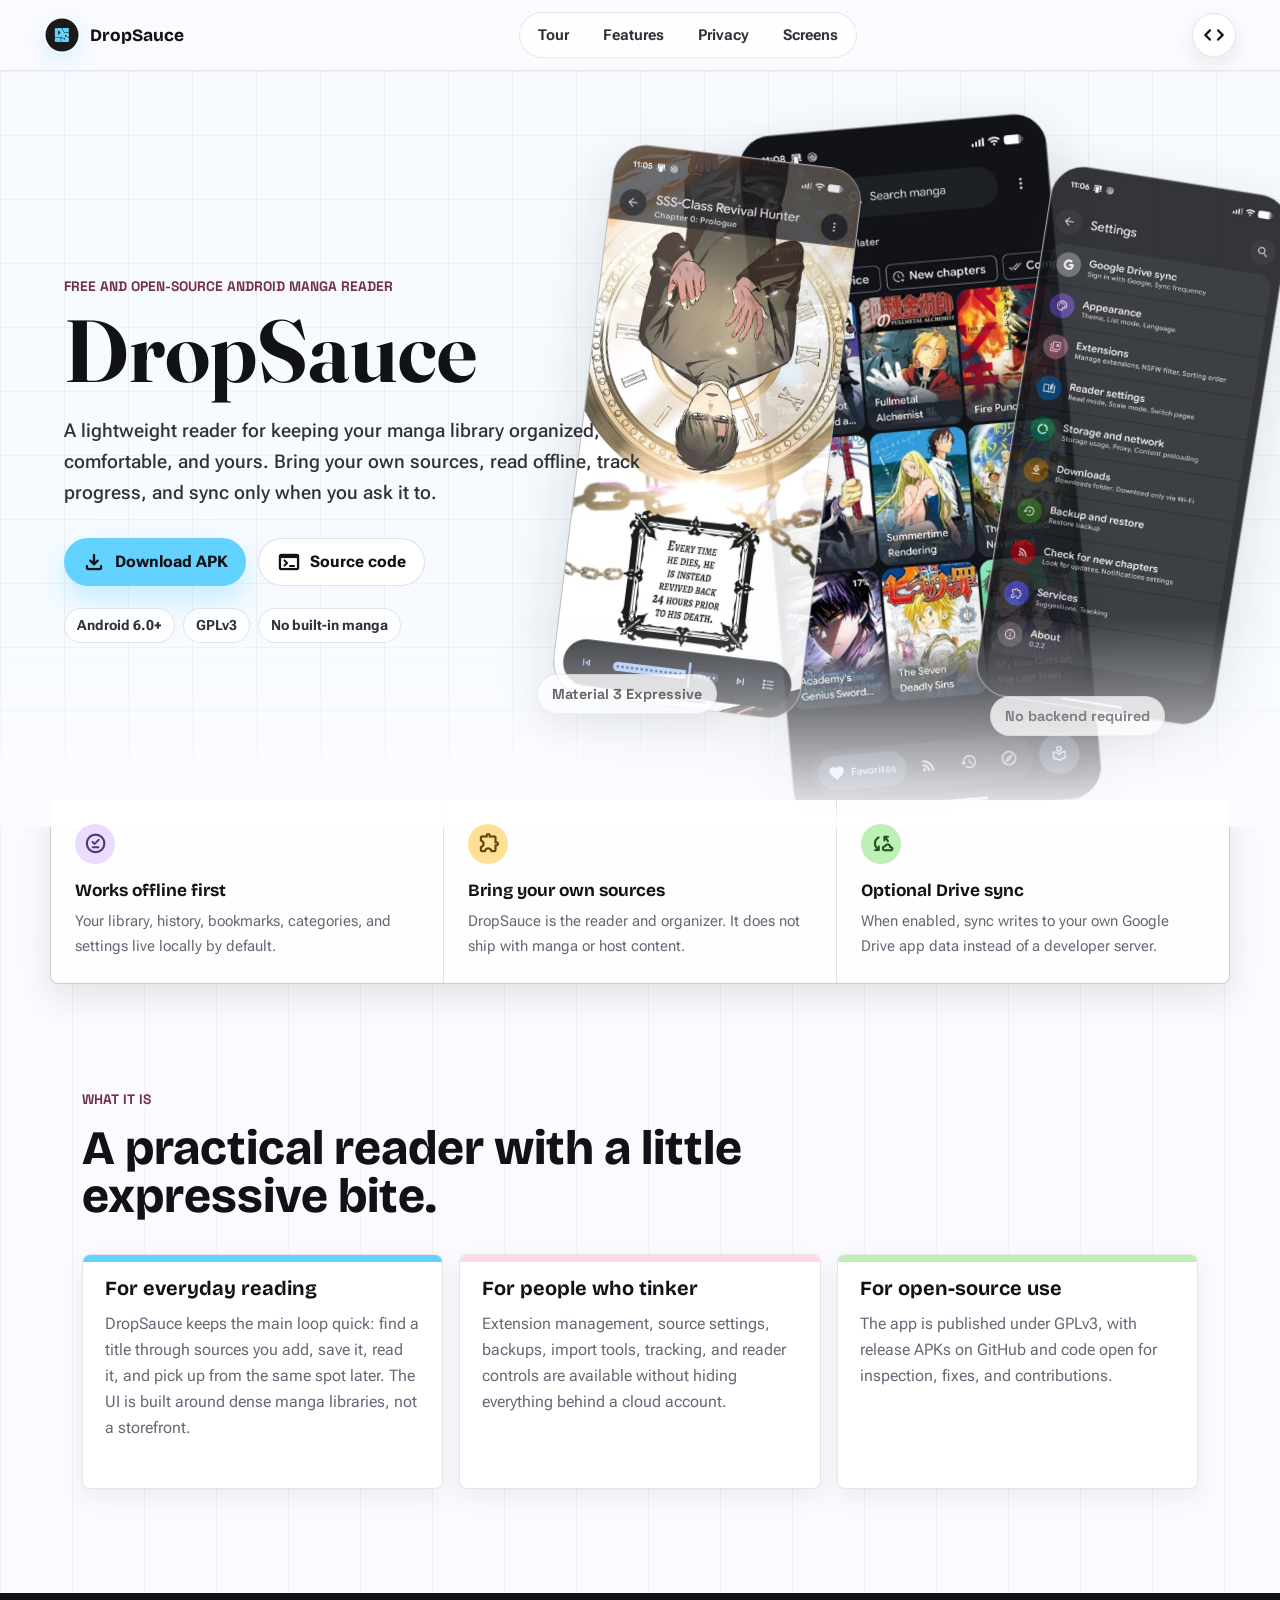
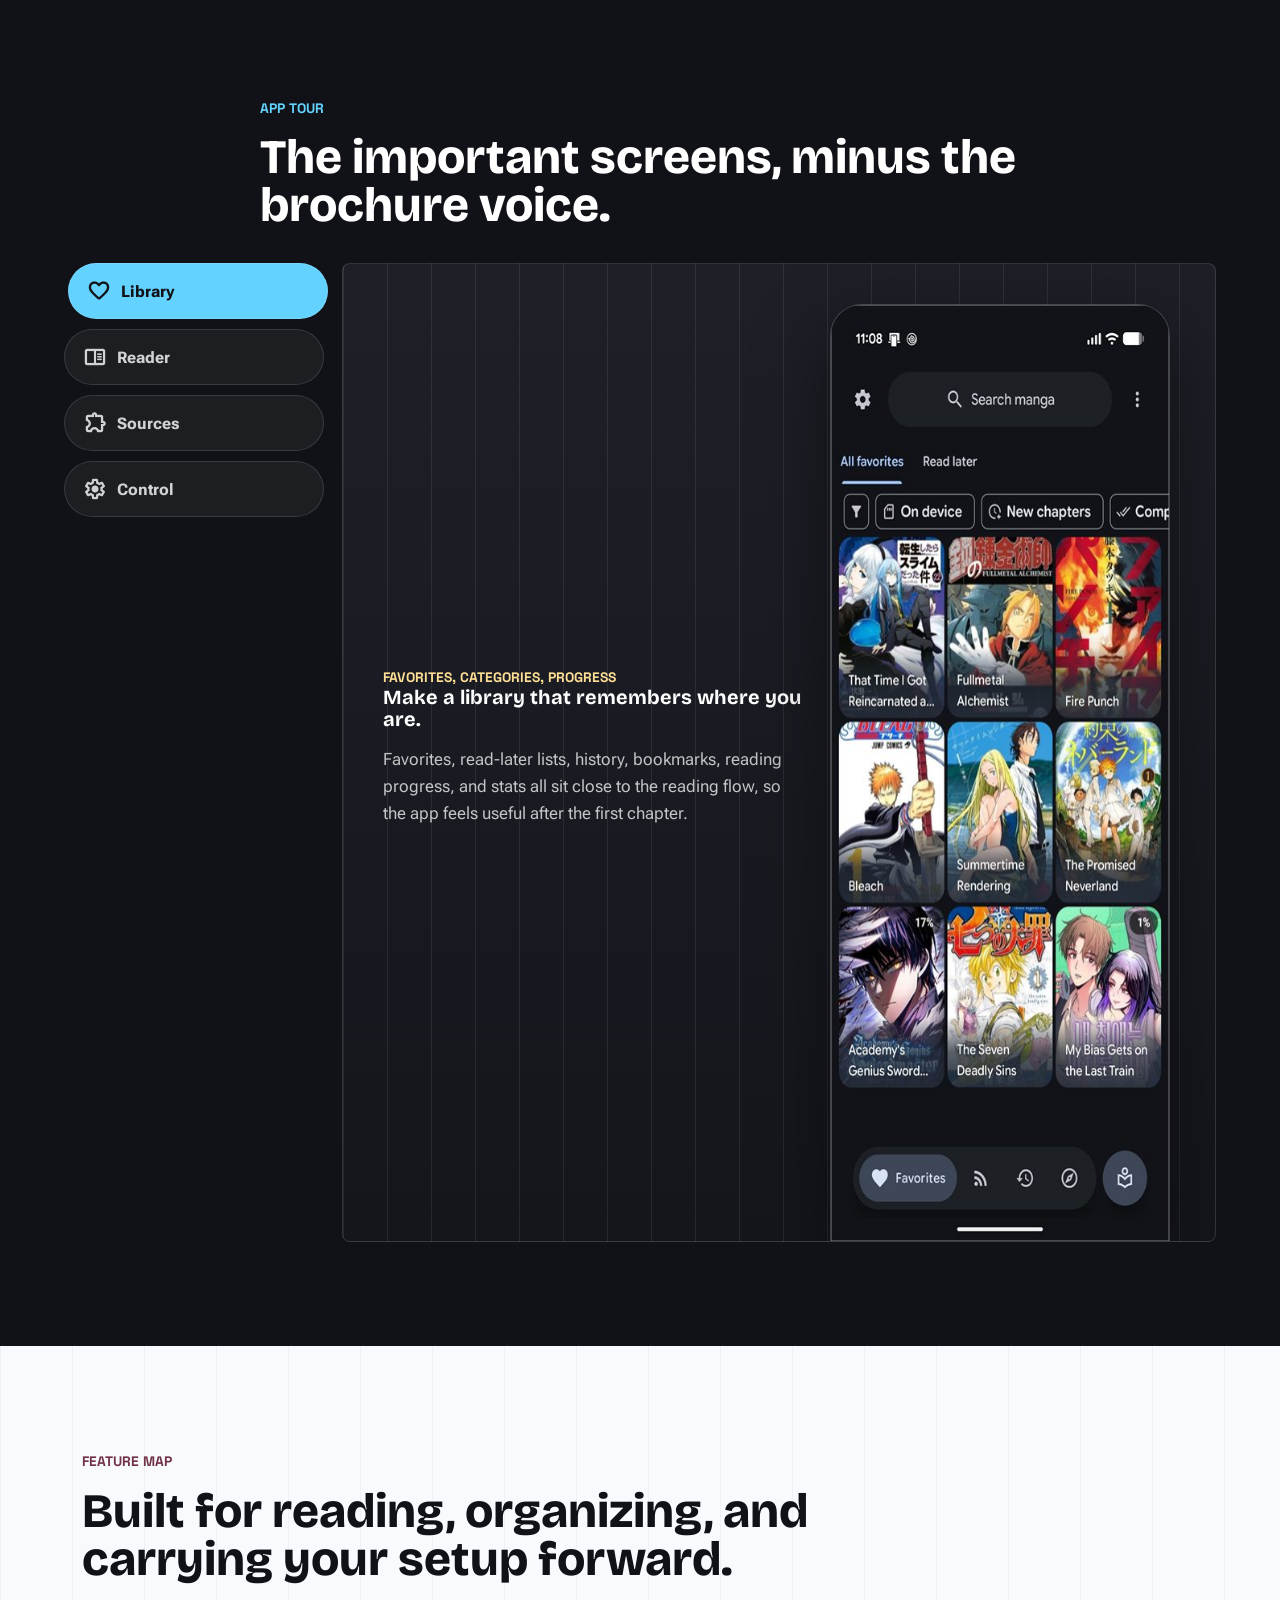
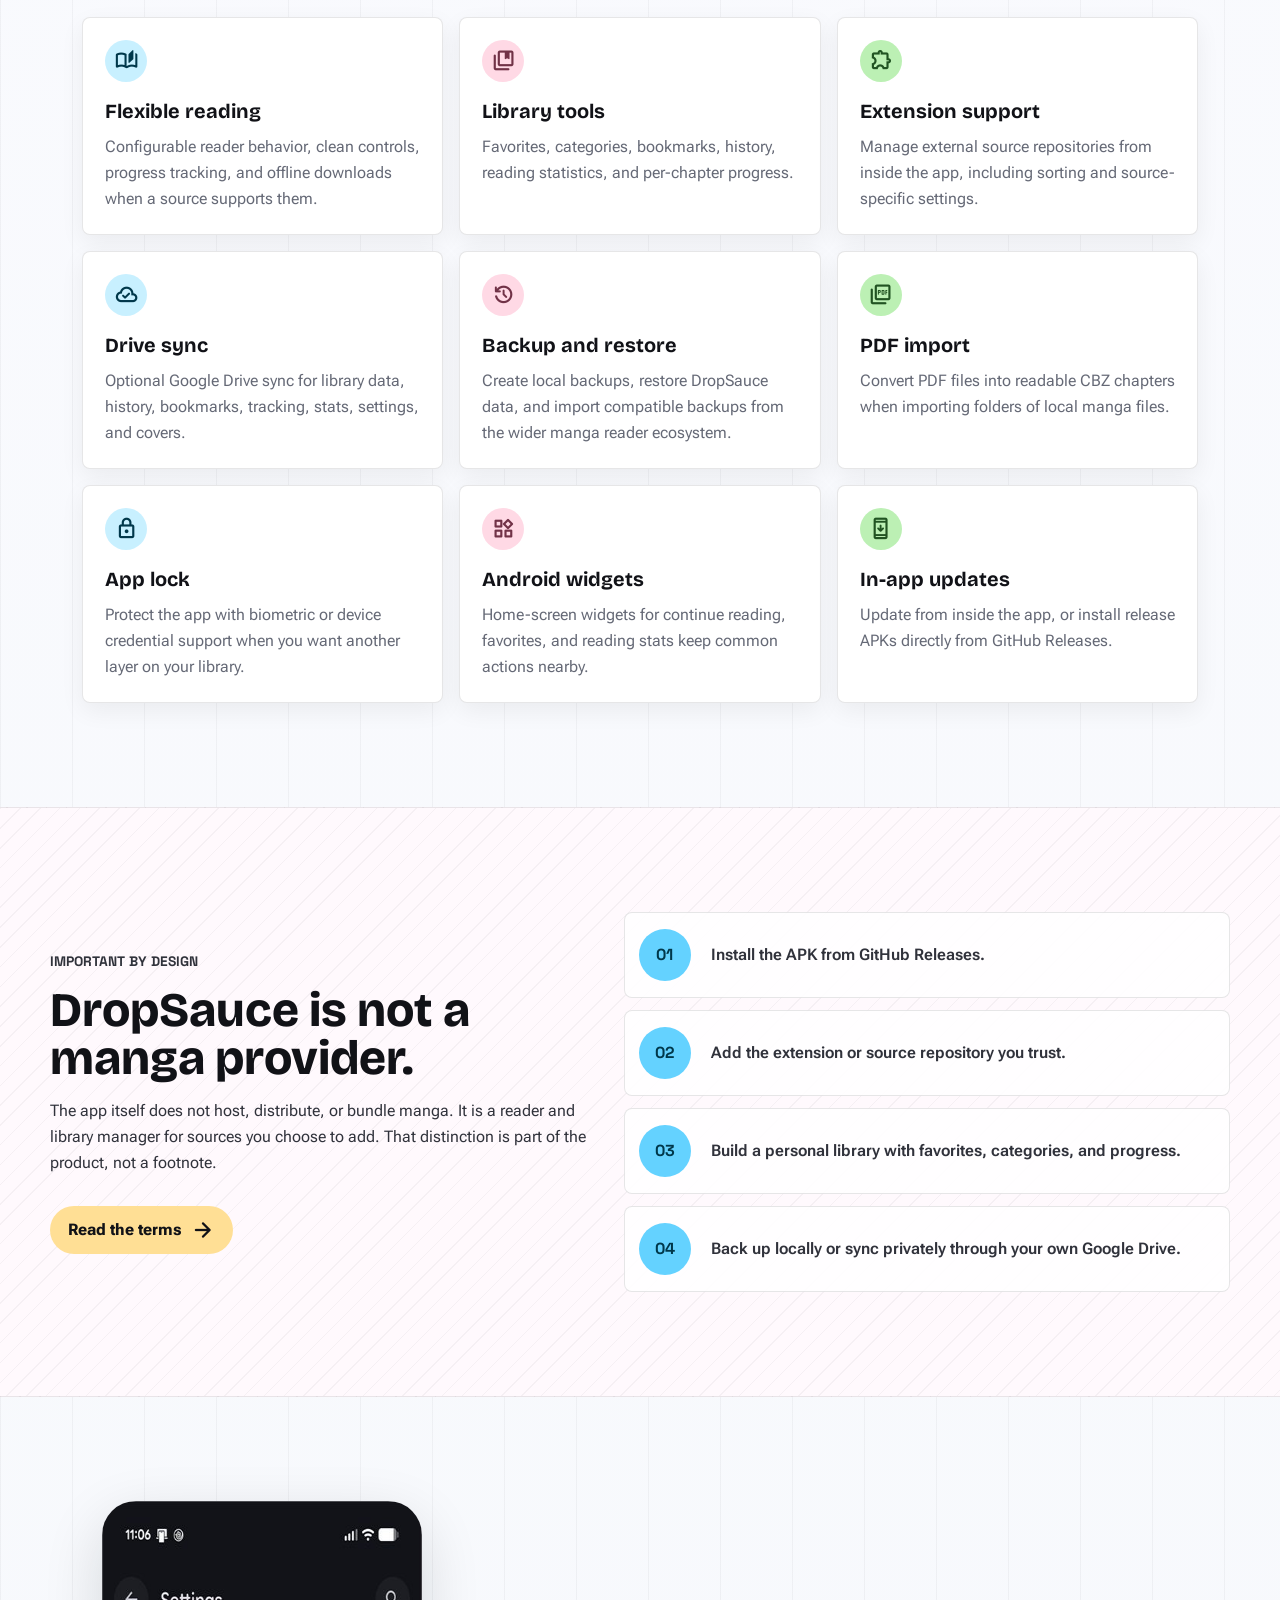
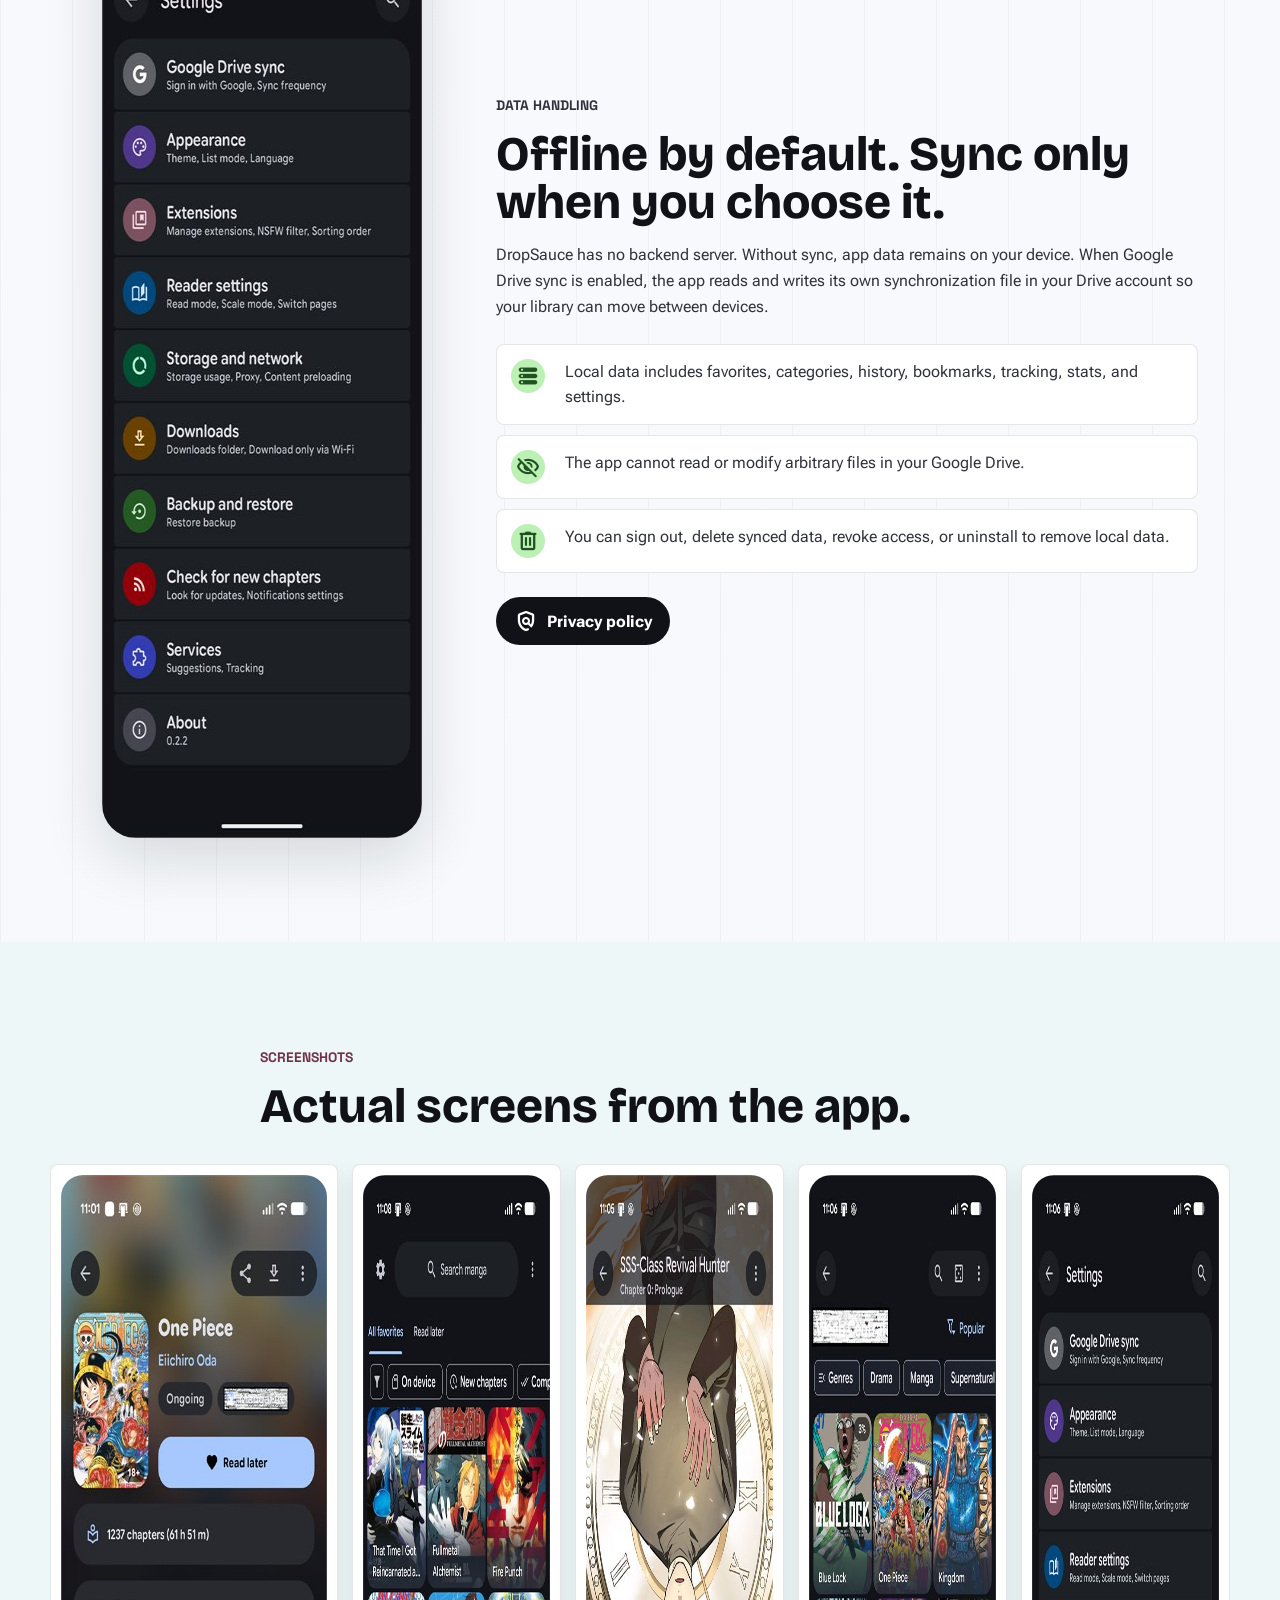
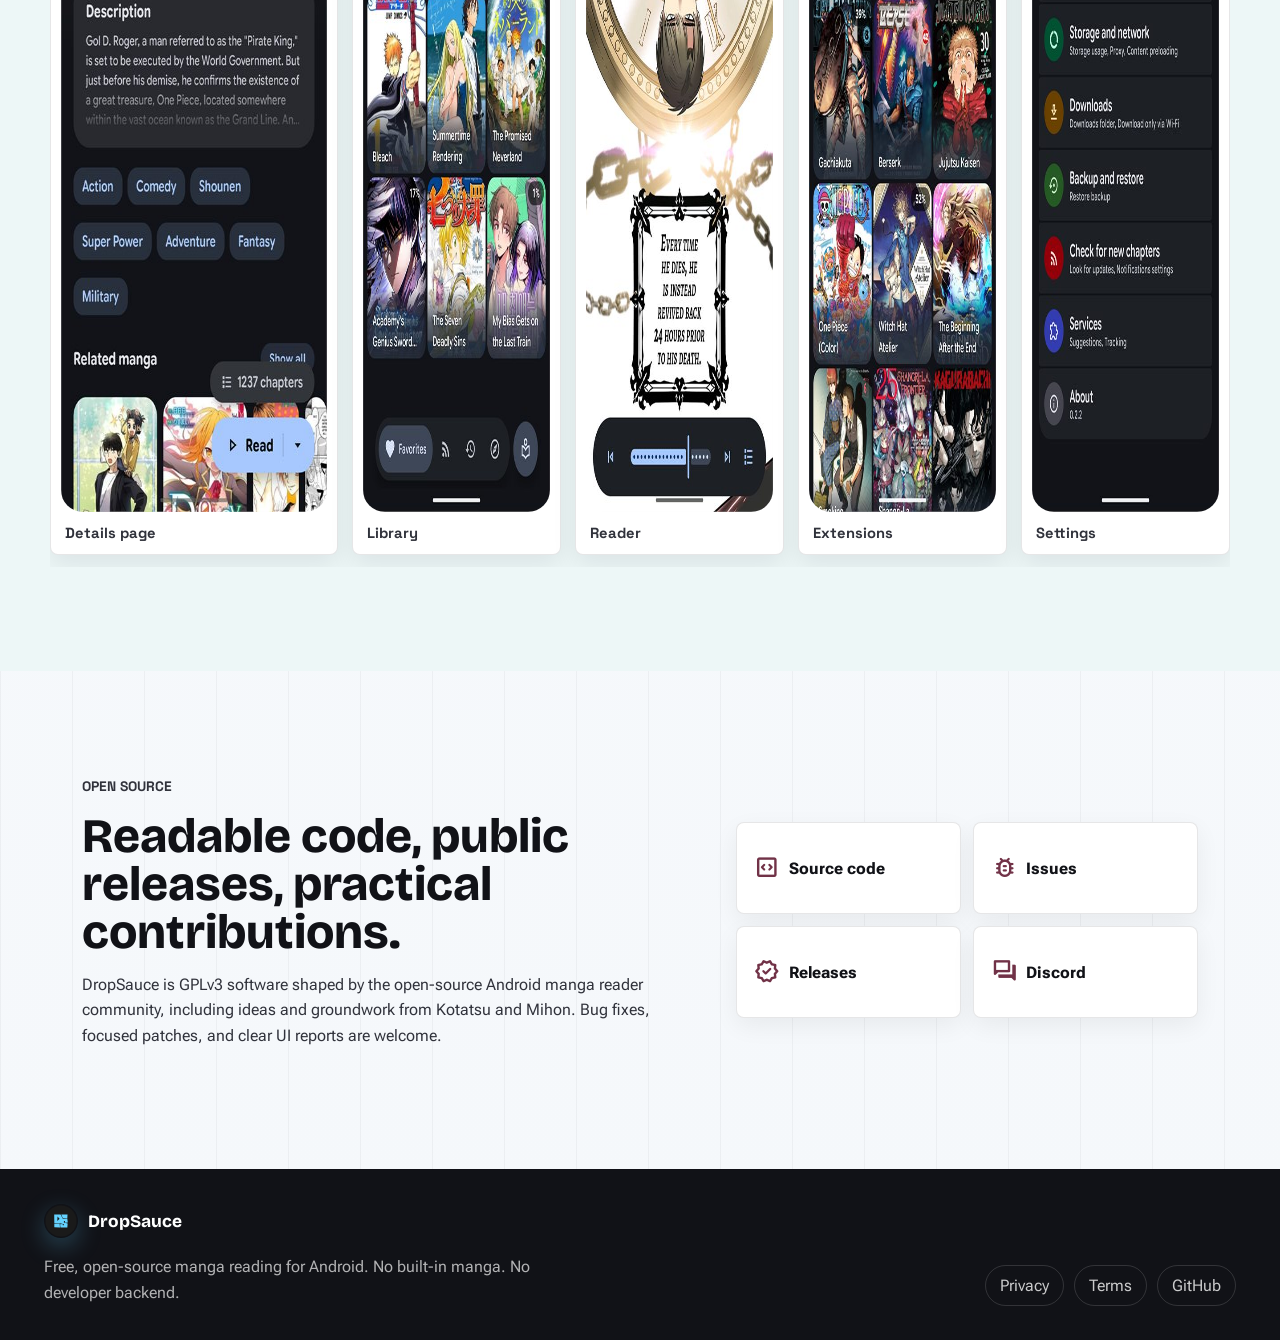
==== commit 7d3d76f7: "Build DropSauce website" ====
--- a/index.html
+++ b/index.html
@@ -1,251 +1,415 @@
-<!DOCTYPE html>
+<!doctype html>
 <html lang="en">
-<head>
-  <meta charset="UTF-8" />
-  <meta name="viewport" content="width=device-width, initial-scale=1.0" />
-  <title>DropSauce — Material 3 manga reader for Android</title>
-  <meta name="description" content="DropSauce is a free, open-source manga reader for Android with a Material 3 Expressive interface, extension support, Drive sync, backups, widgets, and a clean reader." />
-  <meta name="theme-color" content="#101114" />
-  <meta property="og:title" content="DropSauce" />
-  <meta property="og:description" content="A fast, private, open-source manga reader for Android." />
-  <meta property="og:type" content="website" />
-  <meta property="og:url" content="https://drop-sauce.app/" />
-  <meta property="og:image" content="https://drop-sauce.app/media/manga_details_page-preview.jpg" />
-  <link rel="canonical" href="https://drop-sauce.app/" />
-  <link rel="icon" href="icon.svg" type="image/svg+xml" />
-  <link rel="preconnect" href="https://fonts.googleapis.com" />
-  <link rel="preconnect" href="https://fonts.gstatic.com" crossorigin />
-  <link href="https://fonts.googleapis.com/css2?family=Bricolage+Grotesque:wght@500;600;700;800&family=Inter:wght@400;500;600;700;800&display=swap" rel="stylesheet" />
-  <link rel="stylesheet" href="style.css" />
-  <script src="script.js" defer></script>
-</head>
-<body class="home-page">
-  <a class="skip-link" href="#main">Skip to content</a>
-
-  <header class="site-header" data-header>
-    <a class="brand" href="index.html" aria-label="DropSauce home">
-      <img class="brand-mark" src="media/app-icon-dark.svg" alt="" width="38" height="38" />
-      <span class="brand-name">DropSauce</span>
-    </a>
-    <button class="nav-toggle" type="button" aria-expanded="false" aria-controls="site-nav" aria-label="Open menu" data-nav-toggle>
-      <span></span>
-      <span></span>
-      <span></span>
-    </button>
-    <nav class="site-nav" id="site-nav" data-nav>
-      <a href="#screens">Screens</a>
-      <a href="#features">Features</a>
-      <a href="#sync">Sync</a>
-      <a href="#faq">FAQ</a>
-      <a href="privacy.html">Privacy</a>
-      <a class="nav-cta" href="https://github.com/HuzaifaKhalid1311/DropSauce/releases/latest" rel="noopener">Download</a>
-    </nav>
-  </header>
-
-  <main id="main">
-    <section class="hero" aria-labelledby="hero-title">
-      <div class="hero-media" aria-hidden="true">
-        <img class="hero-shot hero-shot-a" src="media/main_favorites-preview.jpg" alt="" />
-        <img class="hero-shot hero-shot-b" src="media/manga_details_page-preview.jpg" alt="" />
-        <img class="hero-shot hero-shot-c" src="media/reading_ui-preview.jpg" alt="" />
-        <img class="hero-shot hero-shot-d" src="media/settings-preview.jpg" alt="" />
-      </div>
-      <div class="hero-content" data-reveal>
-        <p class="eyebrow">Free, open-source, Android-first</p>
-        <h1 id="hero-title">DropSauce</h1>
-        <p class="hero-line">A lightweight manga reader with a Material 3 Expressive pulse: fast shelves, smooth reading, real extensions, optional Drive sync, and no account just to read.</p>
-        <div class="hero-actions">
-          <a class="button button-primary" href="https://github.com/HuzaifaKhalid1311/DropSauce/releases/latest" rel="noopener">Download APK</a>
-          <a class="button button-secondary" href="https://github.com/HuzaifaKhalid1311/DropSauce" rel="noopener">View Source</a>
-        </div>
-        <div class="hero-facts" aria-label="DropSauce highlights">
-          <span>GPLv3</span>
-          <span>No built-in content</span>
-          <span>Google Drive optional</span>
-        </div>
-      </div>
-    </section>
-
-    <section class="signal-strip" aria-label="Product summary">
-      <div class="signal-inner">
-        <p data-reveal><strong>Built for readers, not funnels.</strong> DropSauce stays close to the Android ecosystem and keeps your library on your device unless you decide to sync it.</p>
-        <a href="#download">Get the APK</a>
-      </div>
-    </section>
-
-    <section class="section section-intro" id="screens">
-      <div class="section-heading" data-reveal>
-        <p class="eyebrow">The app, not a mockup</p>
-        <h2>Five screens that explain the whole idea.</h2>
-        <p>DropSauce is a clean shell for the reading life: browse through sources you add, save what matters, read without clutter, and keep settings powerful without making them noisy.</p>
-      </div>
-      <div class="screen-row" data-reveal>
-        <figure class="screen-card tall">
-          <img src="media/main_favorites-preview.jpg" alt="DropSauce favorites screen with manga covers and category filters" loading="lazy" />
-          <figcaption>Favorites</figcaption>
-        </figure>
-        <figure class="screen-card wide">
-          <img src="media/manga_details_page-preview.jpg" alt="DropSauce manga details page with tags, chapter count, and read controls" loading="lazy" />
-          <figcaption>Details</figcaption>
-        </figure>
-        <figure class="screen-card tall">
-          <img src="media/reading_ui-preview.jpg" alt="DropSauce reader with page controls over a manga page" loading="lazy" />
-          <figcaption>Reader</figcaption>
-        </figure>
-        <figure class="screen-card wide">
-          <img src="media/extension_page-preview.jpg" alt="DropSauce extension browsing screen with manga grid and filters" loading="lazy" />
-          <figcaption>Extensions</figcaption>
-        </figure>
-        <figure class="screen-card tall">
-          <img src="media/settings-preview.jpg" alt="DropSauce settings screen with Drive sync, appearance, extensions, reader, and backup options" loading="lazy" />
-          <figcaption>Settings</figcaption>
-        </figure>
-      </div>
-    </section>
-
-    <section class="section dark-band" id="features">
-      <div class="section-heading invert" data-reveal>
-        <p class="eyebrow">What it handles</p>
-        <h2>Enough power to manage a huge library, shaped so it still feels light.</h2>
-      </div>
-      <div class="feature-grid">
-        <article class="feature-card" data-reveal>
-          <span class="feature-index">01</span>
-          <h3>Library that keeps its place</h3>
-          <p>Favorites, categories, history, per-chapter progress, bookmarks, reading stats, and tracking tools keep the sprawl readable.</p>
-        </article>
-        <article class="feature-card" data-reveal>
-          <span class="feature-index">02</span>
-          <h3>Extension-first discovery</h3>
-          <p>Add the source and extension repositories you trust. DropSauce ships with no built-in manga and does not host content.</p>
-        </article>
-        <article class="feature-card" data-reveal>
-          <span class="feature-index">03</span>
-          <h3>Reader controls that get out of the way</h3>
-          <p>Configurable reading behavior, cleaner controls, haptics, downloads for offline reading, and PDF import through CBZ conversion.</p>
-        </article>
-        <article class="feature-card" data-reveal>
-          <span class="feature-index">04</span>
-          <h3>Android-native extras</h3>
-          <p>Home screen widgets, app lock with biometrics or device credentials, in-app updates, and a modern Compose-powered surface.</p>
-        </article>
-      </div>
-    </section>
-
-    <section class="section workflow" aria-labelledby="workflow-title">
-      <div class="section-heading" data-reveal>
-        <p class="eyebrow">A simple rhythm</p>
-        <h2 id="workflow-title">Set up once. Read from anywhere.</h2>
-      </div>
-      <div class="workflow-rail">
-        <article class="workflow-step" data-reveal>
-          <span>1</span>
-          <h3>Add your sources</h3>
-          <p>Bring in the external libraries or repositories you choose, then browse and filter them from one Android app.</p>
-        </article>
-        <article class="workflow-step" data-reveal>
-          <span>2</span>
-          <h3>Build your shelf</h3>
-          <p>Save favorites, sort categories, bookmark pages, and let DropSauce remember history and reading progress.</p>
-        </article>
-        <article class="workflow-step" data-reveal>
-          <span>3</span>
-          <h3>Sync only if you want</h3>
-          <p>Use Google Drive sync, local backup and restore, or keep everything local. The app is useful either way.</p>
-        </article>
-      </div>
-    </section>
-
-    <section class="section sync-section" id="sync">
-      <div class="sync-copy" data-reveal>
-        <p class="eyebrow">Your data, your Drive</p>
-        <h2>Sync is optional, scoped, and reversible.</h2>
-        <p>When enabled, DropSauce uses Google Sign-In and Drive API access only to manage its own sync file. Your library data moves directly between your device and your Google Drive account, not through a DropSauce server.</p>
-        <a class="text-link" href="privacy.html">Read the privacy details</a>
-      </div>
-      <div class="sync-list" data-reveal>
-        <div>
-          <strong>Local by default</strong>
-          <span>No account is required to read or organize your library.</span>
-        </div>
-        <div>
-          <strong>Drive app data</strong>
-          <span>The app stores the sync file in the Drive areas it is allowed to create or manage.</span>
-        </div>
-        <div>
-          <strong>Delete anytime</strong>
-          <span>Sign out, revoke access, or delete synced data from the app settings.</span>
-        </div>
-      </div>
-    </section>
-
-    <section class="section honesty">
-      <div class="honesty-copy" data-reveal>
-        <p class="eyebrow">Open source and clear boundaries</p>
-        <h2>No hidden content deal. No private backend. No mystery account.</h2>
-        <p>DropSauce is GPLv3 software shaped by the open-source Android manga reader ecosystem. It is a reader and organizer for sources supplied by users; it is not affiliated with any content provider or rights holder.</p>
-      </div>
-      <div class="honesty-links" data-reveal>
-        <a href="https://github.com/HuzaifaKhalid1311/DropSauce" rel="noopener">GitHub repository</a>
-        <a href="terms.html">Terms of Service</a>
-        <a href="https://github.com/HuzaifaKhalid1311/DropSauce/issues" rel="noopener">Report an issue</a>
-      </div>
-    </section>
-
-    <section class="section faq-section" id="faq">
-      <div class="section-heading" data-reveal>
-        <p class="eyebrow">Quick answers</p>
-        <h2>Before you install.</h2>
-      </div>
-      <div class="faq-list" data-reveal>
-        <details>
-          <summary>Does DropSauce include manga?</summary>
-          <p>No. DropSauce includes no built-in manga, comics, or media. Sources are external libraries or repositories that users add themselves.</p>
-        </details>
-        <details>
-          <summary>Is it free?</summary>
-          <p>Yes. DropSauce is free and open source under the GNU GPLv3 license.</p>
-        </details>
-        <details>
-          <summary>How do updates work?</summary>
-          <p>DropSauce supports in-app updates, and APKs are also published through GitHub Releases.</p>
-        </details>
-        <details>
-          <summary>Can I move my library to another device?</summary>
-          <p>Yes. You can use optional Google Drive sync or the local backup and restore system.</p>
-        </details>
-      </div>
-    </section>
-
-    <section class="download-section" id="download" aria-labelledby="download-title">
-      <div class="download-inner" data-reveal>
-        <img src="media/app-icon-dark.svg" alt="" width="74" height="74" />
-        <div>
-          <p class="eyebrow">Ready when you are</p>
-          <h2 id="download-title">Install DropSauce on Android.</h2>
-          <p>Download the latest APK from GitHub Releases. Android may ask you to allow installs from your browser or file manager.</p>
-        </div>
-        <div class="download-actions">
-          <a class="button button-primary" href="https://github.com/HuzaifaKhalid1311/DropSauce/releases/latest" rel="noopener">Latest Release</a>
-          <a class="button button-secondary" href="https://discord.com/channels/1435615296202477581/1435650246163169382/1435651186140119091" rel="noopener">Discord</a>
-        </div>
-      </div>
-    </section>
-  </main>
-
-  <footer class="site-footer">
-    <div class="footer-inner">
-      <a class="footer-brand" href="index.html">
-        <img src="media/app-icon-dark.svg" alt="" width="30" height="30" />
+  <head>
+    <meta charset="utf-8">
+    <meta name="viewport" content="width=device-width, initial-scale=1">
+    <title>DropSauce - Open-source manga reader for Android</title>
+    <meta
+      name="description"
+      content="DropSauce is a free, open-source Android manga reader with Material 3 Expressive design, extensions, library tools, offline reading, backups, and optional Google Drive sync."
+    >
+    <meta name="theme-color" content="#111217">
+    <meta property="og:title" content="DropSauce">
+    <meta property="og:description" content="A lightweight, open-source Android manga reader with Material 3 Expressive polish.">
+    <meta property="og:type" content="website">
+    <meta property="og:url" content="https://drop-sauce.app/">
+    <meta property="og:image" content="https://drop-sauce.app/assets/app-icon-dark.svg">
+    <link rel="canonical" href="https://drop-sauce.app/">
+    <link rel="icon" href="/assets/app-icon-dark.svg" type="image/svg+xml">
+    <link rel="preconnect" href="https://fonts.googleapis.com">
+    <link rel="preconnect" href="https://fonts.gstatic.com" crossorigin>
+    <link
+      href="https://fonts.googleapis.com/css2?family=Bricolage+Grotesque:opsz,wght@12..96,500;12..96,650;12..96,750&family=Fraunces:opsz,wght,SOFT@9..144,650,80&family=Roboto+Flex:opsz,wght,GRAD@8..144,400..760,0&family=Space+Grotesk:wght@500;700&family=Material+Symbols+Rounded:opsz,wght,FILL,GRAD@24,500,0,0&display=swap"
+      rel="stylesheet"
+    >
+    <link rel="stylesheet" href="/styles.css?v=20260620">
+    <script src="/script.js?v=20260620" defer></script>
+  </head>
+  <body>
+    <a class="skip-link" href="#main">Skip to content</a>
+
+    <header class="site-header" data-site-header>
+      <a class="brand" href="/" aria-label="DropSauce home">
+        <img src="/assets/app-icon-dark.svg" alt="" width="36" height="36">
         <span>DropSauce</span>
       </a>
-      <nav aria-label="Footer">
-        <a href="privacy.html">Privacy</a>
-        <a href="terms.html">Terms</a>
-        <a href="https://github.com/HuzaifaKhalid1311/DropSauce" rel="noopener">GitHub</a>
+      <nav class="site-nav" aria-label="Main navigation">
+        <a href="#tour">Tour</a>
+        <a href="#features">Features</a>
+        <a href="#privacy">Privacy</a>
+        <a href="#screens">Screens</a>
       </nav>
-      <span class="copyright">&copy; 2026 DropSauce · GPLv3</span>
-    </div>
-  </footer>
-</body>
+      <a class="icon-button" href="https://github.com/HuzaifaKhalid1311/DropSauce" aria-label="Open DropSauce on GitHub">
+        <span class="material-symbols-rounded" aria-hidden="true">code</span>
+      </a>
+    </header>
+
+    <main id="main">
+      <section class="hero" aria-labelledby="hero-title">
+        <div class="hero-scene" aria-hidden="true">
+          <div class="phone-shot phone-shot-main">
+            <img src="/assets/screens/favorites.jpg" alt="" width="420" height="937">
+          </div>
+          <div class="phone-shot phone-shot-reader">
+            <img src="/assets/screens/reader.jpg" alt="" width="420" height="937">
+          </div>
+          <div class="phone-shot phone-shot-settings">
+            <img src="/assets/screens/settings.jpg" alt="" width="420" height="937">
+          </div>
+          <div class="screen-note note-one">Material 3 Expressive</div>
+          <div class="screen-note note-two">No backend required</div>
+        </div>
+
+        <div class="hero-copy" data-reveal>
+          <p class="eyebrow">Free and open-source Android manga reader</p>
+          <h1 id="hero-title">DropSauce</h1>
+          <p class="lede">
+            A lightweight reader for keeping your manga library organized, comfortable, and yours.
+            Bring your own sources, read offline, track progress, and sync only when you ask it to.
+          </p>
+          <div class="hero-actions" aria-label="Primary links">
+            <a class="button button-primary" href="https://github.com/HuzaifaKhalid1311/DropSauce/releases/latest">
+              <span class="material-symbols-rounded" aria-hidden="true">download</span>
+              Download APK
+            </a>
+            <a class="button button-secondary" href="https://github.com/HuzaifaKhalid1311/DropSauce">
+              <span class="material-symbols-rounded" aria-hidden="true">terminal</span>
+              Source code
+            </a>
+          </div>
+          <div class="hero-facts" aria-label="Project facts">
+            <span>Android 6.0+</span>
+            <span>GPLv3</span>
+            <span>No built-in manga</span>
+          </div>
+        </div>
+      </section>
+
+      <section class="truth-band" aria-label="Project summary">
+        <div class="truth-item" data-reveal>
+          <span class="material-symbols-rounded" aria-hidden="true">offline_pin</span>
+          <strong>Works offline first</strong>
+          <p>Your library, history, bookmarks, categories, and settings live locally by default.</p>
+        </div>
+        <div class="truth-item" data-reveal>
+          <span class="material-symbols-rounded" aria-hidden="true">extension</span>
+          <strong>Bring your own sources</strong>
+          <p>DropSauce is the reader and organizer. It does not ship with manga or host content.</p>
+        </div>
+        <div class="truth-item" data-reveal>
+          <span class="material-symbols-rounded" aria-hidden="true">cloud_sync</span>
+          <strong>Optional Drive sync</strong>
+          <p>When enabled, sync writes to your own Google Drive app data instead of a developer server.</p>
+        </div>
+      </section>
+
+      <section class="section intro-section" id="about">
+        <div class="section-heading" data-reveal>
+          <p class="eyebrow">What it is</p>
+          <h2>A practical reader with a little expressive bite.</h2>
+        </div>
+        <div class="intro-grid">
+          <article class="text-panel accent-cyan" data-reveal>
+            <h3>For everyday reading</h3>
+            <p>
+              DropSauce keeps the main loop quick: find a title through sources you add, save it,
+              read it, and pick up from the same spot later. The UI is built around dense manga
+              libraries, not a storefront.
+            </p>
+          </article>
+          <article class="text-panel accent-pink" data-reveal>
+            <h3>For people who tinker</h3>
+            <p>
+              Extension management, source settings, backups, import tools, tracking, and reader
+              controls are available without hiding everything behind a cloud account.
+            </p>
+          </article>
+          <article class="text-panel accent-green" data-reveal>
+            <h3>For open-source use</h3>
+            <p>
+              The app is published under GPLv3, with release APKs on GitHub and code open for
+              inspection, fixes, and contributions.
+            </p>
+          </article>
+        </div>
+      </section>
+
+      <section class="section tour-section" id="tour" aria-labelledby="tour-title">
+        <div class="section-heading" data-reveal>
+          <p class="eyebrow">App tour</p>
+          <h2 id="tour-title">The important screens, minus the brochure voice.</h2>
+        </div>
+
+        <div class="tour-shell" data-reveal>
+          <div class="tour-tabs" role="tablist" aria-label="DropSauce feature tour">
+            <button class="tour-tab is-active" id="tab-library" role="tab" aria-selected="true" aria-controls="panel-library" data-tour-target="library">
+              <span class="material-symbols-rounded" aria-hidden="true">favorite</span>
+              Library
+            </button>
+            <button class="tour-tab" id="tab-reader" role="tab" aria-selected="false" aria-controls="panel-reader" data-tour-target="reader">
+              <span class="material-symbols-rounded" aria-hidden="true">chrome_reader_mode</span>
+              Reader
+            </button>
+            <button class="tour-tab" id="tab-sources" role="tab" aria-selected="false" aria-controls="panel-sources" data-tour-target="sources">
+              <span class="material-symbols-rounded" aria-hidden="true">extension</span>
+              Sources
+            </button>
+            <button class="tour-tab" id="tab-sync" role="tab" aria-selected="false" aria-controls="panel-sync" data-tour-target="sync">
+              <span class="material-symbols-rounded" aria-hidden="true">settings</span>
+              Control
+            </button>
+          </div>
+
+          <div class="tour-stage">
+            <article class="tour-panel is-active" id="panel-library" role="tabpanel" aria-labelledby="tab-library" data-tour-panel="library">
+              <div class="tour-copy">
+                <span class="mini-label">Favorites, categories, progress</span>
+                <h3>Make a library that remembers where you are.</h3>
+                <p>
+                  Favorites, read-later lists, history, bookmarks, reading progress, and stats all
+                  sit close to the reading flow, so the app feels useful after the first chapter.
+                </p>
+              </div>
+              <img src="/assets/screens/favorites.jpg" alt="DropSauce favorites library screen" width="420" height="937">
+            </article>
+
+            <article class="tour-panel" id="panel-reader" role="tabpanel" aria-labelledby="tab-reader" data-tour-panel="reader" hidden>
+              <div class="tour-copy">
+                <span class="mini-label">Reader controls</span>
+                <h3>Reader chrome that gets out of the page.</h3>
+                <p>
+                  The reader supports comfortable navigation, gestures, progress controls, cleaner
+                  haptics, and modes suited to normal pages or long webtoon-style chapters.
+                </p>
+              </div>
+              <img src="/assets/screens/reader.jpg" alt="DropSauce manga reader screen" width="420" height="937">
+            </article>
+
+            <article class="tour-panel" id="panel-sources" role="tabpanel" aria-labelledby="tab-sources" data-tour-panel="sources" hidden>
+              <div class="tour-copy">
+                <span class="mini-label">Extensions</span>
+                <h3>Add sources yourself and keep the reader neutral.</h3>
+                <p>
+                  DropSauce ships as a tool, not a catalog. You choose source and extension
+                  repositories, manage them in-app, and stay responsible for the content you access.
+                </p>
+              </div>
+              <img src="/assets/screens/extensions.jpg" alt="DropSauce extension browsing screen" width="420" height="937">
+            </article>
+
+            <article class="tour-panel" id="panel-sync" role="tabpanel" aria-labelledby="tab-sync" data-tour-panel="sync" hidden>
+              <div class="tour-copy">
+                <span class="mini-label">Settings and sync</span>
+                <h3>Sync, backup, lock, import, and tune without a service account.</h3>
+                <p>
+                  Google Drive sync is optional. Local backups, PDF import, reader settings,
+                  storage controls, app lock, widgets, and update checks are available from the
+                  same Android-first settings surface.
+                </p>
+              </div>
+              <img src="/assets/screens/settings.jpg" alt="DropSauce settings screen" width="420" height="937">
+            </article>
+          </div>
+        </div>
+      </section>
+
+      <section class="section feature-section" id="features" aria-labelledby="features-title">
+        <div class="section-heading" data-reveal>
+          <p class="eyebrow">Feature map</p>
+          <h2 id="features-title">Built for reading, organizing, and carrying your setup forward.</h2>
+        </div>
+
+        <div class="feature-grid">
+          <article class="feature-card" data-reveal>
+            <span class="material-symbols-rounded" aria-hidden="true">auto_stories</span>
+            <h3>Flexible reading</h3>
+            <p>Configurable reader behavior, clean controls, progress tracking, and offline downloads when a source supports them.</p>
+          </article>
+          <article class="feature-card" data-reveal>
+            <span class="material-symbols-rounded" aria-hidden="true">collections_bookmark</span>
+            <h3>Library tools</h3>
+            <p>Favorites, categories, bookmarks, history, reading statistics, and per-chapter progress.</p>
+          </article>
+          <article class="feature-card" data-reveal>
+            <span class="material-symbols-rounded" aria-hidden="true">extension</span>
+            <h3>Extension support</h3>
+            <p>Manage external source repositories from inside the app, including sorting and source-specific settings.</p>
+          </article>
+          <article class="feature-card" data-reveal>
+            <span class="material-symbols-rounded" aria-hidden="true">cloud_done</span>
+            <h3>Drive sync</h3>
+            <p>Optional Google Drive sync for library data, history, bookmarks, tracking, stats, settings, and covers.</p>
+          </article>
+          <article class="feature-card" data-reveal>
+            <span class="material-symbols-rounded" aria-hidden="true">history</span>
+            <h3>Backup and restore</h3>
+            <p>Create local backups, restore DropSauce data, and import compatible backups from the wider manga reader ecosystem.</p>
+          </article>
+          <article class="feature-card" data-reveal>
+            <span class="material-symbols-rounded" aria-hidden="true">picture_as_pdf</span>
+            <h3>PDF import</h3>
+            <p>Convert PDF files into readable CBZ chapters when importing folders of local manga files.</p>
+          </article>
+          <article class="feature-card" data-reveal>
+            <span class="material-symbols-rounded" aria-hidden="true">lock</span>
+            <h3>App lock</h3>
+            <p>Protect the app with biometric or device credential support when you want another layer on your library.</p>
+          </article>
+          <article class="feature-card" data-reveal>
+            <span class="material-symbols-rounded" aria-hidden="true">widgets</span>
+            <h3>Android widgets</h3>
+            <p>Home-screen widgets for continue reading, favorites, and reading stats keep common actions nearby.</p>
+          </article>
+          <article class="feature-card" data-reveal>
+            <span class="material-symbols-rounded" aria-hidden="true">system_update</span>
+            <h3>In-app updates</h3>
+            <p>Update from inside the app, or install release APKs directly from GitHub Releases.</p>
+          </article>
+        </div>
+      </section>
+
+      <section class="section source-section" aria-labelledby="sources-title">
+        <div class="split-layout">
+          <div class="source-copy" data-reveal>
+            <p class="eyebrow">Important by design</p>
+            <h2 id="sources-title">DropSauce is not a manga provider.</h2>
+            <p>
+              The app itself does not host, distribute, or bundle manga. It is a reader and library
+              manager for sources you choose to add. That distinction is part of the product, not a
+              footnote.
+            </p>
+            <a class="inline-link" href="/terms">
+              Read the terms
+              <span class="material-symbols-rounded" aria-hidden="true">arrow_forward</span>
+            </a>
+          </div>
+          <div class="source-steps" data-reveal>
+            <div class="step-item">
+              <span>01</span>
+              <p>Install the APK from GitHub Releases.</p>
+            </div>
+            <div class="step-item">
+              <span>02</span>
+              <p>Add the extension or source repository you trust.</p>
+            </div>
+            <div class="step-item">
+              <span>03</span>
+              <p>Build a personal library with favorites, categories, and progress.</p>
+            </div>
+            <div class="step-item">
+              <span>04</span>
+              <p>Back up locally or sync privately through your own Google Drive.</p>
+            </div>
+          </div>
+        </div>
+      </section>
+
+      <section class="section privacy-section" id="privacy" aria-labelledby="privacy-title">
+        <div class="privacy-visual" data-reveal>
+          <img src="/assets/screens/settings.jpg" alt="DropSauce settings showing Google Drive sync and privacy-related controls" width="420" height="937">
+        </div>
+        <div class="privacy-copy" data-reveal>
+          <p class="eyebrow">Data handling</p>
+          <h2 id="privacy-title">Offline by default. Sync only when you choose it.</h2>
+          <p>
+            DropSauce has no backend server. Without sync, app data remains on your device. When
+            Google Drive sync is enabled, the app reads and writes its own synchronization file in
+            your Drive account so your library can move between devices.
+          </p>
+          <div class="privacy-list" aria-label="Privacy notes">
+            <div>
+              <span class="material-symbols-rounded" aria-hidden="true">storage</span>
+              <p>Local data includes favorites, categories, history, bookmarks, tracking, stats, and settings.</p>
+            </div>
+            <div>
+              <span class="material-symbols-rounded" aria-hidden="true">visibility_off</span>
+              <p>The app cannot read or modify arbitrary files in your Google Drive.</p>
+            </div>
+            <div>
+              <span class="material-symbols-rounded" aria-hidden="true">delete</span>
+              <p>You can sign out, delete synced data, revoke access, or uninstall to remove local data.</p>
+            </div>
+          </div>
+          <a class="button button-dark" href="/privacy">
+            <span class="material-symbols-rounded" aria-hidden="true">policy</span>
+            Privacy policy
+          </a>
+        </div>
+      </section>
+
+      <section class="section screenshots-section" id="screens" aria-labelledby="screens-title">
+        <div class="section-heading" data-reveal>
+          <p class="eyebrow">Screenshots</p>
+          <h2 id="screens-title">Actual screens from the app.</h2>
+        </div>
+        <div class="screens-grid">
+          <figure class="screen-card tall" data-reveal>
+            <img src="/assets/screens/details.jpg" alt="Manga details page with read later action, chapter count, tags, and floating read button" width="420" height="937" loading="lazy">
+            <figcaption>Details page</figcaption>
+          </figure>
+          <figure class="screen-card" data-reveal>
+            <img src="/assets/screens/favorites.jpg" alt="Favorites library grid with search, filters, and bottom navigation" width="420" height="937" loading="lazy">
+            <figcaption>Library</figcaption>
+          </figure>
+          <figure class="screen-card" data-reveal>
+            <img src="/assets/screens/reader.jpg" alt="Reader screen with chapter title and bottom progress controls" width="420" height="937" loading="lazy">
+            <figcaption>Reader</figcaption>
+          </figure>
+          <figure class="screen-card" data-reveal>
+            <img src="/assets/screens/extensions.jpg" alt="Extensions page with genre chips and manga grid" width="420" height="937" loading="lazy">
+            <figcaption>Extensions</figcaption>
+          </figure>
+          <figure class="screen-card" data-reveal>
+            <img src="/assets/screens/settings.jpg" alt="Settings list with sync, appearance, reader, storage, downloads, backups, and services" width="420" height="937" loading="lazy">
+            <figcaption>Settings</figcaption>
+          </figure>
+        </div>
+      </section>
+
+      <section class="section community-section" aria-labelledby="community-title">
+        <div class="community-copy" data-reveal>
+          <p class="eyebrow">Open source</p>
+          <h2 id="community-title">Readable code, public releases, practical contributions.</h2>
+          <p>
+            DropSauce is GPLv3 software shaped by the open-source Android manga reader community,
+            including ideas and groundwork from Kotatsu and Mihon. Bug fixes, focused patches, and
+            clear UI reports are welcome.
+          </p>
+        </div>
+        <div class="community-links" data-reveal>
+          <a href="https://github.com/HuzaifaKhalid1311/DropSauce">
+            <span class="material-symbols-rounded" aria-hidden="true">code_blocks</span>
+            Source code
+          </a>
+          <a href="https://github.com/HuzaifaKhalid1311/DropSauce/issues">
+            <span class="material-symbols-rounded" aria-hidden="true">bug_report</span>
+            Issues
+          </a>
+          <a href="https://github.com/HuzaifaKhalid1311/DropSauce/releases">
+            <span class="material-symbols-rounded" aria-hidden="true">new_releases</span>
+            Releases
+          </a>
+          <a href="https://discord.com/channels/1435615296202477581/1435650246163169382/1435651186140119091">
+            <span class="material-symbols-rounded" aria-hidden="true">forum</span>
+            Discord
+          </a>
+        </div>
+      </section>
+    </main>
+
+    <footer class="site-footer">
+      <div>
+        <a class="footer-brand" href="/">
+          <img src="/assets/app-icon-dark.svg" alt="" width="34" height="34">
+          <span>DropSauce</span>
+        </a>
+        <p>Free, open-source manga reading for Android. No built-in manga. No developer backend.</p>
+      </div>
+      <nav aria-label="Footer navigation">
+        <a href="/privacy">Privacy</a>
+        <a href="/terms">Terms</a>
+        <a href="https://github.com/HuzaifaKhalid1311/DropSauce">GitHub</a>
+      </nav>
+    </footer>
+  </body>
 </html>
--- a/styles.css
+++ b/styles.css
@@ -0,0 +1,1262 @@
+:root {
+  color-scheme: light;
+  --ink: #111217;
+  --ink-soft: #30323b;
+  --muted: #656976;
+  --paper: #fbfbff;
+  --paper-2: #f0f5f5;
+  --surface: #ffffff;
+  --surface-strong: #e9eff7;
+  --line: #d7dde7;
+  --cyan: #64d2ff;
+  --cyan-ink: #00384b;
+  --pink: #ffd9e5;
+  --pink-ink: #713247;
+  --green: #bcf0b4;
+  --green-ink: #215322;
+  --yellow: #ffdf95;
+  --yellow-ink: #624700;
+  --blue: #a6c8ff;
+  --blue-ink: #173f70;
+  --purple: #eadcff;
+  --purple-ink: #4f3a72;
+  --shadow: 0 20px 60px rgb(17 18 23 / 14%);
+  --shadow-soft: 0 12px 34px rgb(17 18 23 / 10%);
+  --max: 1180px;
+  --header-height: 70px;
+  font-family: "Roboto Flex", system-ui, -apple-system, BlinkMacSystemFont, "Segoe UI", sans-serif;
+  font-synthesis: none;
+  text-rendering: optimizeLegibility;
+  -webkit-font-smoothing: antialiased;
+}
+
+* {
+  box-sizing: border-box;
+}
+
+html {
+  scroll-behavior: smooth;
+  background: var(--paper);
+}
+
+body {
+  margin: 0;
+  color: var(--ink);
+  background:
+    linear-gradient(90deg, rgb(17 18 23 / 4%) 1px, transparent 1px),
+    linear-gradient(180deg, #ffffff 0, var(--paper) 380px, #f5f8fb 100%);
+  background-size: 72px 72px, auto;
+}
+
+body::selection {
+  color: var(--ink);
+  background: var(--cyan);
+}
+
+a {
+  color: inherit;
+}
+
+img {
+  display: block;
+  max-width: 100%;
+}
+
+button,
+a {
+  -webkit-tap-highlight-color: transparent;
+}
+
+.material-symbols-rounded {
+  display: inline-flex;
+  align-items: center;
+  justify-content: center;
+  width: 1em;
+  height: 1em;
+  overflow: hidden;
+  font-family: "Material Symbols Rounded";
+  font-weight: 500;
+  font-style: normal;
+  line-height: 1;
+  letter-spacing: 0;
+  text-transform: none;
+  white-space: nowrap;
+  direction: ltr;
+  font-feature-settings: "liga";
+  -webkit-font-feature-settings: "liga";
+  -webkit-font-smoothing: antialiased;
+}
+
+.skip-link {
+  position: fixed;
+  top: 12px;
+  left: 12px;
+  z-index: 30;
+  transform: translateY(-150%);
+  border-radius: 999px;
+  padding: 10px 14px;
+  color: white;
+  background: var(--ink);
+  text-decoration: none;
+}
+
+.skip-link:focus {
+  transform: translateY(0);
+}
+
+.site-header {
+  position: sticky;
+  top: 0;
+  z-index: 20;
+  display: flex;
+  align-items: center;
+  justify-content: space-between;
+  min-height: var(--header-height);
+  padding: 12px clamp(18px, 4vw, 44px);
+  border-bottom: 1px solid rgb(17 18 23 / 8%);
+  background: rgb(251 251 255 / 86%);
+  backdrop-filter: blur(18px);
+  transition: box-shadow 180ms ease, background 180ms ease;
+}
+
+.site-header.is-scrolled {
+  box-shadow: 0 8px 26px rgb(17 18 23 / 8%);
+  background: rgb(251 251 255 / 94%);
+}
+
+.brand,
+.footer-brand {
+  display: inline-flex;
+  align-items: center;
+  gap: 10px;
+  color: var(--ink);
+  font-family: "Bricolage Grotesque", system-ui, sans-serif;
+  font-size: 1.08rem;
+  font-weight: 750;
+  text-decoration: none;
+}
+
+.brand img,
+.footer-brand img {
+  border-radius: 50%;
+  box-shadow: 0 8px 24px rgb(100 210 255 / 28%);
+}
+
+.site-nav {
+  display: flex;
+  align-items: center;
+  gap: 6px;
+  padding: 4px;
+  border: 1px solid rgb(17 18 23 / 9%);
+  border-radius: 999px;
+  background: rgb(255 255 255 / 72%);
+}
+
+.site-nav a {
+  border-radius: 999px;
+  padding: 9px 14px;
+  color: var(--ink-soft);
+  font-size: 0.93rem;
+  font-weight: 680;
+  text-decoration: none;
+  transition: background 160ms ease, color 160ms ease;
+}
+
+.site-nav a:hover,
+.site-nav a:focus-visible {
+  color: var(--ink);
+  background: var(--surface-strong);
+}
+
+.icon-button {
+  display: inline-flex;
+  align-items: center;
+  justify-content: center;
+  width: 44px;
+  height: 44px;
+  border: 1px solid rgb(17 18 23 / 10%);
+  border-radius: 999px;
+  color: var(--ink);
+  background: white;
+  text-decoration: none;
+  box-shadow: 0 8px 20px rgb(17 18 23 / 8%);
+  transition: transform 160ms ease, background 160ms ease;
+}
+
+.icon-button:hover,
+.icon-button:focus-visible {
+  transform: translateY(-2px);
+  background: var(--cyan);
+}
+
+.hero {
+  position: relative;
+  display: grid;
+  align-items: center;
+  min-height: min(800px, 84svh);
+  overflow: hidden;
+  padding: 82px clamp(18px, 6vw, 64px) 70px;
+  isolation: isolate;
+}
+
+.hero::before {
+  position: absolute;
+  inset: 0;
+  z-index: -3;
+  content: "";
+  background:
+    repeating-linear-gradient(90deg, rgb(17 18 23 / 5%) 0 1px, transparent 1px 64px),
+    repeating-linear-gradient(180deg, rgb(17 18 23 / 4%) 0 1px, transparent 1px 64px),
+    #f7fbff;
+}
+
+.hero::after {
+  position: absolute;
+  inset: auto 0 0 0;
+  z-index: -1;
+  height: 210px;
+  content: "";
+  background: linear-gradient(180deg, transparent, var(--paper));
+}
+
+.hero-scene {
+  position: absolute;
+  inset: 0;
+  z-index: -2;
+  max-width: 1440px;
+  margin: 0 auto;
+  pointer-events: none;
+  transform-style: preserve-3d;
+}
+
+.phone-shot {
+  position: absolute;
+  width: min(28vw, 310px);
+  min-width: 210px;
+  overflow: hidden;
+  border: 1px solid rgb(255 255 255 / 68%);
+  border-radius: 34px;
+  background: #111217;
+  box-shadow: var(--shadow);
+  transform: translate3d(calc(var(--mx, 0) * 10px), calc(var(--my, 0) * 10px), 0) rotate(var(--tilt, 0deg));
+  transition: transform 280ms ease;
+}
+
+.phone-shot img {
+  width: 100%;
+  height: auto;
+}
+
+.phone-shot-main {
+  right: 16%;
+  bottom: 2%;
+  --tilt: -5deg;
+}
+
+.phone-shot-reader {
+  right: 35%;
+  top: 11%;
+  width: min(24vw, 250px);
+  opacity: 0.9;
+  --tilt: 7deg;
+}
+
+.phone-shot-settings {
+  right: 2%;
+  top: 14%;
+  width: min(23vw, 242px);
+  opacity: 0.86;
+  --tilt: 9deg;
+}
+
+.screen-note {
+  position: absolute;
+  border: 1px solid rgb(17 18 23 / 10%);
+  border-radius: 999px;
+  padding: 10px 14px;
+  color: var(--ink);
+  background: rgb(255 255 255 / 78%);
+  box-shadow: var(--shadow-soft);
+  font-family: "Space Grotesk", system-ui, sans-serif;
+  font-size: 0.9rem;
+  font-weight: 700;
+}
+
+.note-one {
+  right: 44%;
+  bottom: 15%;
+}
+
+.note-two {
+  right: 9%;
+  bottom: 12%;
+}
+
+.hero-copy {
+  width: min(700px, 100%);
+  padding-top: 8px;
+}
+
+.eyebrow,
+.mini-label {
+  margin: 0 0 14px;
+  color: var(--pink-ink);
+  font-family: "Space Grotesk", system-ui, sans-serif;
+  font-size: 0.86rem;
+  font-weight: 700;
+  text-transform: uppercase;
+}
+
+h1,
+h2,
+h3,
+p {
+  overflow-wrap: anywhere;
+}
+
+h1,
+h2,
+h3 {
+  margin: 0;
+  letter-spacing: 0;
+}
+
+h1 {
+  font-family: "Fraunces", Georgia, serif;
+  font-size: 5.5rem;
+  line-height: 0.9;
+  font-weight: 650;
+}
+
+h2 {
+  font-family: "Bricolage Grotesque", system-ui, sans-serif;
+  font-size: 3rem;
+  line-height: 1;
+  font-weight: 750;
+}
+
+h3 {
+  font-family: "Bricolage Grotesque", system-ui, sans-serif;
+  font-size: 1.25rem;
+  line-height: 1.12;
+}
+
+p {
+  line-height: 1.62;
+}
+
+.lede {
+  max-width: 630px;
+  margin: 24px 0 0;
+  color: var(--ink-soft);
+  font-size: 1.2rem;
+  font-weight: 520;
+}
+
+.hero-actions {
+  display: flex;
+  flex-wrap: wrap;
+  gap: 12px;
+  margin-top: 30px;
+}
+
+.button,
+.inline-link,
+.community-links a {
+  display: inline-flex;
+  align-items: center;
+  justify-content: center;
+  gap: 9px;
+  min-height: 48px;
+  border-radius: 999px;
+  padding: 0 18px;
+  font-weight: 760;
+  text-decoration: none;
+  transition: transform 160ms ease, box-shadow 160ms ease, background 160ms ease;
+}
+
+.button:hover,
+.button:focus-visible,
+.inline-link:hover,
+.inline-link:focus-visible,
+.community-links a:hover,
+.community-links a:focus-visible {
+  transform: translateY(-2px);
+}
+
+.button-primary {
+  color: var(--ink);
+  background: var(--cyan);
+  box-shadow: 0 14px 30px rgb(100 210 255 / 34%);
+}
+
+.button-secondary {
+  color: var(--ink);
+  border: 1px solid rgb(17 18 23 / 12%);
+  background: white;
+}
+
+.button-dark {
+  color: white;
+  background: var(--ink);
+}
+
+.hero-facts {
+  display: flex;
+  flex-wrap: wrap;
+  gap: 8px;
+  margin-top: 22px;
+}
+
+.hero-facts span {
+  border: 1px solid rgb(17 18 23 / 10%);
+  border-radius: 999px;
+  padding: 8px 12px;
+  color: var(--ink-soft);
+  background: rgb(255 255 255 / 70%);
+  font-size: 0.9rem;
+  font-weight: 720;
+}
+
+.truth-band {
+  display: grid;
+  grid-template-columns: repeat(3, minmax(0, 1fr));
+  gap: 1px;
+  max-width: var(--max);
+  overflow: hidden;
+  margin: -28px auto 0;
+  border: 1px solid rgb(17 18 23 / 10%);
+  border-radius: 8px;
+  background: rgb(17 18 23 / 10%);
+  box-shadow: var(--shadow-soft);
+}
+
+.truth-item {
+  min-height: 172px;
+  padding: 24px;
+  background: rgb(255 255 255 / 94%);
+}
+
+.truth-item .material-symbols-rounded {
+  width: 40px;
+  height: 40px;
+  margin-bottom: 16px;
+  border-radius: 999px;
+  background: var(--purple);
+  color: var(--purple-ink);
+  font-size: 1.45rem;
+}
+
+.truth-item:nth-child(2) .material-symbols-rounded {
+  background: var(--yellow);
+  color: var(--yellow-ink);
+}
+
+.truth-item:nth-child(3) .material-symbols-rounded {
+  background: var(--green);
+  color: var(--green-ink);
+}
+
+.truth-item strong {
+  display: block;
+  font-family: "Bricolage Grotesque", system-ui, sans-serif;
+  font-size: 1.08rem;
+}
+
+.truth-item p {
+  margin: 8px 0 0;
+  color: var(--muted);
+  font-size: 0.96rem;
+}
+
+.section {
+  max-width: var(--max);
+  margin: 0 auto;
+  padding: 104px clamp(18px, 4vw, 32px);
+}
+
+.section-heading {
+  width: min(760px, 100%);
+  margin-bottom: 34px;
+}
+
+.intro-grid,
+.feature-grid {
+  display: grid;
+  grid-template-columns: repeat(3, minmax(0, 1fr));
+  gap: 16px;
+}
+
+.text-panel,
+.feature-card {
+  border: 1px solid rgb(17 18 23 / 10%);
+  border-radius: 8px;
+  padding: 22px;
+  background: var(--surface);
+  box-shadow: 0 8px 24px rgb(17 18 23 / 6%);
+}
+
+.text-panel {
+  min-height: 235px;
+  position: relative;
+  overflow: hidden;
+}
+
+.text-panel::before {
+  position: absolute;
+  top: 0;
+  left: 0;
+  width: 100%;
+  height: 7px;
+  content: "";
+}
+
+.accent-cyan::before {
+  background: var(--cyan);
+}
+
+.accent-pink::before {
+  background: var(--pink);
+}
+
+.accent-green::before {
+  background: var(--green);
+}
+
+.text-panel p,
+.feature-card p {
+  margin: 12px 0 0;
+  color: var(--muted);
+}
+
+.tour-section {
+  max-width: none;
+  padding-right: clamp(18px, 5vw, 64px);
+  padding-left: clamp(18px, 5vw, 64px);
+  background: #111217;
+  color: white;
+}
+
+.tour-section .section-heading {
+  max-width: var(--max);
+  margin-right: auto;
+  margin-left: auto;
+}
+
+.tour-section .eyebrow {
+  color: var(--cyan);
+}
+
+.tour-shell {
+  display: grid;
+  grid-template-columns: 260px minmax(0, 1fr);
+  gap: 18px;
+  max-width: var(--max);
+  margin: 0 auto;
+}
+
+.tour-tabs {
+  display: grid;
+  align-content: start;
+  gap: 10px;
+}
+
+.tour-tab {
+  display: flex;
+  align-items: center;
+  gap: 10px;
+  width: 100%;
+  min-height: 56px;
+  border: 1px solid rgb(255 255 255 / 12%);
+  border-radius: 999px;
+  padding: 0 18px;
+  color: rgb(255 255 255 / 80%);
+  background: rgb(255 255 255 / 5%);
+  font: inherit;
+  font-weight: 760;
+  cursor: pointer;
+  transition: background 160ms ease, color 160ms ease, transform 160ms ease;
+}
+
+.tour-tab:hover,
+.tour-tab:focus-visible,
+.tour-tab.is-active {
+  color: var(--ink);
+  background: var(--cyan);
+  transform: translateX(4px);
+}
+
+.tour-stage {
+  min-height: 560px;
+  overflow: hidden;
+  border: 1px solid rgb(255 255 255 / 12%);
+  border-radius: 8px;
+  background:
+    linear-gradient(90deg, rgb(255 255 255 / 8%) 1px, transparent 1px),
+    linear-gradient(180deg, #1e2028, #15161c);
+  background-size: 44px 44px, auto;
+}
+
+.tour-panel {
+  display: grid;
+  grid-template-columns: minmax(0, 1fr) minmax(240px, 350px);
+  gap: 20px;
+  align-items: end;
+  min-height: 560px;
+  padding: 40px 40px 0;
+}
+
+.tour-panel[hidden] {
+  display: none;
+}
+
+.tour-copy {
+  align-self: center;
+  max-width: 530px;
+  padding-bottom: 34px;
+}
+
+.tour-copy .mini-label {
+  color: var(--yellow);
+}
+
+.tour-copy p {
+  color: rgb(255 255 255 / 74%);
+  font-size: 1.04rem;
+}
+
+.tour-panel img {
+  width: min(100%, 340px);
+  justify-self: center;
+  border: 1px solid rgb(255 255 255 / 18%);
+  border-bottom: 0;
+  border-radius: 32px 32px 0 0;
+  box-shadow: 0 26px 80px rgb(0 0 0 / 46%);
+}
+
+.feature-card {
+  min-height: 218px;
+}
+
+.feature-card .material-symbols-rounded {
+  width: 42px;
+  height: 42px;
+  margin-bottom: 18px;
+  border-radius: 999px;
+  color: var(--cyan-ink);
+  background: #c8f0ff;
+  font-size: 1.45rem;
+}
+
+.feature-card:nth-child(3n + 2) .material-symbols-rounded {
+  color: var(--pink-ink);
+  background: var(--pink);
+}
+
+.feature-card:nth-child(3n) .material-symbols-rounded {
+  color: var(--green-ink);
+  background: var(--green);
+}
+
+.source-section {
+  max-width: none;
+  border-top: 1px solid rgb(17 18 23 / 9%);
+  border-bottom: 1px solid rgb(17 18 23 / 9%);
+  background:
+    repeating-linear-gradient(135deg, rgb(17 18 23 / 4%) 0 1px, transparent 1px 14px),
+    #fff9fd;
+}
+
+.split-layout {
+  display: grid;
+  grid-template-columns: minmax(0, 0.9fr) minmax(280px, 1fr);
+  gap: 28px;
+  max-width: var(--max);
+  margin: 0 auto;
+}
+
+.source-copy {
+  align-self: center;
+}
+
+.source-copy p {
+  color: var(--ink-soft);
+}
+
+.inline-link {
+  width: fit-content;
+  margin-top: 14px;
+  color: var(--ink);
+  background: var(--yellow);
+}
+
+.source-steps {
+  display: grid;
+  gap: 12px;
+}
+
+.step-item {
+  display: grid;
+  grid-template-columns: 58px minmax(0, 1fr);
+  gap: 14px;
+  align-items: center;
+  min-height: 86px;
+  border: 1px solid rgb(17 18 23 / 10%);
+  border-radius: 8px;
+  padding: 14px;
+  background: rgb(255 255 255 / 86%);
+}
+
+.step-item span {
+  display: inline-flex;
+  align-items: center;
+  justify-content: center;
+  width: 52px;
+  height: 52px;
+  border-radius: 999px;
+  color: var(--cyan-ink);
+  background: var(--cyan);
+  font-family: "Space Grotesk", system-ui, sans-serif;
+  font-weight: 700;
+}
+
+.step-item p {
+  margin: 0;
+  color: var(--ink-soft);
+  font-weight: 620;
+}
+
+.privacy-section {
+  display: grid;
+  grid-template-columns: minmax(250px, 360px) minmax(0, 1fr);
+  gap: 54px;
+  align-items: center;
+}
+
+.privacy-visual {
+  justify-self: center;
+  width: min(100%, 320px);
+}
+
+.privacy-visual img {
+  border-radius: 34px;
+  box-shadow: var(--shadow);
+}
+
+.privacy-copy p {
+  color: var(--ink-soft);
+}
+
+.privacy-list {
+  display: grid;
+  gap: 10px;
+  margin: 24px 0;
+}
+
+.privacy-list div {
+  display: grid;
+  grid-template-columns: 42px minmax(0, 1fr);
+  gap: 12px;
+  align-items: start;
+  border: 1px solid rgb(17 18 23 / 10%);
+  border-radius: 8px;
+  padding: 14px;
+  background: white;
+}
+
+.privacy-list .material-symbols-rounded {
+  width: 34px;
+  height: 34px;
+  border-radius: 999px;
+  color: var(--green-ink);
+  background: var(--green);
+}
+
+.privacy-list p {
+  margin: 0;
+  color: var(--ink-soft);
+}
+
+.screenshots-section {
+  max-width: none;
+  background: #edf7f7;
+}
+
+.screenshots-section .section-heading,
+.screens-grid {
+  max-width: var(--max);
+  margin-right: auto;
+  margin-left: auto;
+}
+
+.screens-grid {
+  display: grid;
+  grid-template-columns: 1.1fr repeat(4, minmax(0, 0.8fr));
+  gap: 14px;
+  align-items: start;
+  overflow-x: auto;
+  padding-bottom: 12px;
+  scrollbar-color: var(--cyan) transparent;
+}
+
+.screen-card {
+  min-width: 190px;
+  margin: 0;
+  border: 1px solid rgb(17 18 23 / 10%);
+  border-radius: 8px;
+  padding: 10px;
+  background: white;
+  box-shadow: 0 10px 24px rgb(17 18 23 / 8%);
+}
+
+.screen-card.tall {
+  min-width: 236px;
+}
+
+.screen-card img {
+  width: 100%;
+  border-radius: 22px;
+}
+
+.screen-card figcaption {
+  padding: 12px 4px 2px;
+  color: var(--ink-soft);
+  font-family: "Space Grotesk", system-ui, sans-serif;
+  font-size: 0.92rem;
+  font-weight: 700;
+}
+
+.community-section {
+  display: grid;
+  grid-template-columns: minmax(0, 1.15fr) minmax(280px, 0.85fr);
+  gap: 28px;
+  align-items: center;
+}
+
+.community-copy p {
+  color: var(--ink-soft);
+}
+
+.community-links {
+  display: grid;
+  grid-template-columns: repeat(2, minmax(0, 1fr));
+  gap: 12px;
+}
+
+.community-links a {
+  min-height: 92px;
+  justify-content: flex-start;
+  border: 1px solid rgb(17 18 23 / 10%);
+  border-radius: 8px;
+  padding: 18px;
+  background: white;
+  box-shadow: 0 8px 24px rgb(17 18 23 / 6%);
+}
+
+.community-links .material-symbols-rounded {
+  color: var(--pink-ink);
+  font-size: 1.6rem;
+}
+
+.site-footer {
+  display: grid;
+  grid-template-columns: minmax(0, 1fr) auto;
+  gap: 28px;
+  align-items: end;
+  border-top: 1px solid rgb(17 18 23 / 10%);
+  padding: 34px clamp(18px, 4vw, 44px);
+  background: #111217;
+  color: white;
+}
+
+.site-footer p {
+  max-width: 540px;
+  margin: 12px 0 0;
+  color: rgb(255 255 255 / 68%);
+}
+
+.site-footer .footer-brand {
+  color: white;
+}
+
+.site-footer nav {
+  display: flex;
+  flex-wrap: wrap;
+  gap: 10px;
+  justify-content: flex-end;
+}
+
+.site-footer nav a {
+  border: 1px solid rgb(255 255 255 / 14%);
+  border-radius: 999px;
+  padding: 10px 14px;
+  color: rgb(255 255 255 / 78%);
+  text-decoration: none;
+  transition: background 160ms ease, color 160ms ease;
+}
+
+.site-footer nav a:hover,
+.site-footer nav a:focus-visible {
+  color: white;
+  background: rgb(255 255 255 / 10%);
+}
+
+.legal-body {
+  background: #f7f9fc;
+}
+
+.legal-main {
+  max-width: 900px;
+  margin: 0 auto;
+  padding: 76px clamp(18px, 4vw, 32px) 104px;
+}
+
+.legal-article {
+  border: 1px solid rgb(17 18 23 / 10%);
+  border-radius: 8px;
+  padding: clamp(24px, 5vw, 54px);
+  background: white;
+  box-shadow: var(--shadow-soft);
+}
+
+.legal-article h1 {
+  font-family: "Bricolage Grotesque", system-ui, sans-serif;
+  font-size: 3.2rem;
+  line-height: 1;
+}
+
+.legal-date {
+  margin: 12px 0 34px;
+  color: var(--muted);
+  font-weight: 680;
+}
+
+.legal-article h2 {
+  margin-top: 34px;
+  font-size: 1.35rem;
+}
+
+.legal-article h3 {
+  margin-top: 24px;
+  font-size: 1.08rem;
+}
+
+.legal-article p,
+.legal-article li {
+  color: var(--ink-soft);
+  overflow-wrap: anywhere;
+}
+
+.legal-article ul {
+  padding-left: 1.2rem;
+}
+
+.legal-article li + li {
+  margin-top: 8px;
+}
+
+.legal-article code {
+  display: inline;
+  max-width: 100%;
+  border-radius: 5px;
+  padding: 2px 5px;
+  color: var(--cyan-ink);
+  background: #e5f7ff;
+  font-family: "Space Grotesk", ui-monospace, SFMono-Regular, Menlo, Consolas, monospace;
+  font-size: 0.93em;
+  overflow-wrap: anywhere;
+  white-space: normal;
+  word-break: break-word;
+}
+
+.legal-actions {
+  display: flex;
+  flex-wrap: wrap;
+  gap: 10px;
+  margin-top: 34px;
+}
+
+.js [data-reveal] {
+  opacity: 0;
+  transform: translateY(18px);
+  transition: opacity 520ms ease, transform 520ms ease;
+}
+
+.js [data-reveal].is-visible {
+  opacity: 1;
+  transform: translateY(0);
+}
+
+@media (max-width: 1050px) {
+  .hero {
+    min-height: auto;
+    padding-top: 88px;
+    padding-bottom: 460px;
+  }
+
+  .hero-copy {
+    width: min(650px, 100%);
+  }
+
+  .phone-shot {
+    width: 230px;
+    min-width: 0;
+  }
+
+  .phone-shot-main {
+    right: 38%;
+    bottom: 32px;
+  }
+
+  .phone-shot-reader {
+    right: 56%;
+    top: auto;
+    bottom: 105px;
+    width: 190px;
+  }
+
+  .phone-shot-settings {
+    right: 14%;
+    top: auto;
+    bottom: 112px;
+    width: 190px;
+  }
+
+  .note-one {
+    right: 45%;
+    bottom: 30px;
+  }
+
+  .note-two {
+    right: 12%;
+    bottom: 66px;
+  }
+
+  .tour-shell,
+  .tour-panel,
+  .split-layout,
+  .privacy-section,
+  .community-section {
+    grid-template-columns: 1fr;
+  }
+
+  .tour-tabs {
+    grid-template-columns: repeat(4, minmax(0, 1fr));
+  }
+
+  .tour-tab {
+    justify-content: center;
+  }
+
+  .tour-panel {
+    padding: 30px 30px 0;
+  }
+
+  .privacy-visual {
+    order: 2;
+  }
+}
+
+@media (max-width: 820px) {
+  .site-header {
+    min-height: 62px;
+  }
+
+  .site-nav {
+    display: none;
+  }
+
+  h1 {
+    font-size: 4rem;
+  }
+
+  h2 {
+    font-size: 2.25rem;
+  }
+
+  .hero {
+    padding-bottom: 390px;
+  }
+
+  .phone-shot-main {
+    right: 34%;
+    width: 210px;
+  }
+
+  .phone-shot-reader,
+  .phone-shot-settings {
+    width: 168px;
+  }
+
+  .screen-note {
+    display: none;
+  }
+
+  .truth-band,
+  .intro-grid,
+  .feature-grid {
+    grid-template-columns: 1fr;
+  }
+
+  .truth-band {
+    margin-right: 18px;
+    margin-left: 18px;
+  }
+
+  .tour-tabs {
+    grid-template-columns: repeat(2, minmax(0, 1fr));
+  }
+
+  .tour-stage,
+  .tour-panel {
+    min-height: auto;
+  }
+
+  .tour-panel {
+    gap: 0;
+  }
+
+  .tour-copy {
+    padding-bottom: 24px;
+  }
+
+  .tour-panel img {
+    max-height: 520px;
+    width: auto;
+  }
+
+  .screens-grid {
+    grid-template-columns: repeat(5, 218px);
+  }
+
+  .community-links {
+    grid-template-columns: 1fr;
+  }
+
+  .site-footer {
+    grid-template-columns: 1fr;
+    align-items: start;
+  }
+
+  .site-footer nav {
+    justify-content: flex-start;
+  }
+}
+
+@media (max-width: 560px) {
+  .brand span {
+    font-size: 1rem;
+  }
+
+  .icon-button {
+    width: 40px;
+    height: 40px;
+  }
+
+  .hero {
+    padding: 58px 18px 275px;
+  }
+
+  h1 {
+    font-size: 3.35rem;
+  }
+
+  h2 {
+    font-size: 1.95rem;
+  }
+
+  .lede {
+    font-size: 1.04rem;
+  }
+
+  .button {
+    width: 100%;
+  }
+
+  .hero-facts span {
+    font-size: 0.84rem;
+  }
+
+  .phone-shot-main {
+    right: 28%;
+    bottom: 14px;
+    width: 160px;
+  }
+
+  .phone-shot-reader {
+    right: 55%;
+    bottom: 64px;
+    width: 120px;
+  }
+
+  .phone-shot-settings {
+    right: 2%;
+    bottom: 66px;
+    width: 120px;
+  }
+
+  .section {
+    padding-top: 74px;
+    padding-bottom: 74px;
+  }
+
+  .tour-section {
+    padding-right: 18px;
+    padding-left: 18px;
+  }
+
+  .tour-tab {
+    min-height: 50px;
+    padding: 0 12px;
+    font-size: 0.92rem;
+  }
+
+  .tour-panel {
+    padding: 24px 18px 0;
+  }
+
+  .tour-panel img {
+    max-height: 440px;
+  }
+
+  .step-item {
+    grid-template-columns: 48px minmax(0, 1fr);
+  }
+
+  .step-item span {
+    width: 44px;
+    height: 44px;
+  }
+
+  .privacy-section {
+    gap: 32px;
+  }
+
+  .privacy-list div {
+    grid-template-columns: 36px minmax(0, 1fr);
+  }
+
+  .legal-main {
+    padding-top: 42px;
+  }
+
+  .legal-article h1 {
+    font-size: 2.45rem;
+  }
+}
+
+@media (prefers-reduced-motion: reduce) {
+  *,
+  *::before,
+  *::after {
+    scroll-behavior: auto !important;
+    transition-duration: 1ms !important;
+    animation-duration: 1ms !important;
+    animation-iteration-count: 1 !important;
+  }
+
+  .js [data-reveal] {
+    opacity: 1;
+    transform: none;
+  }
+}
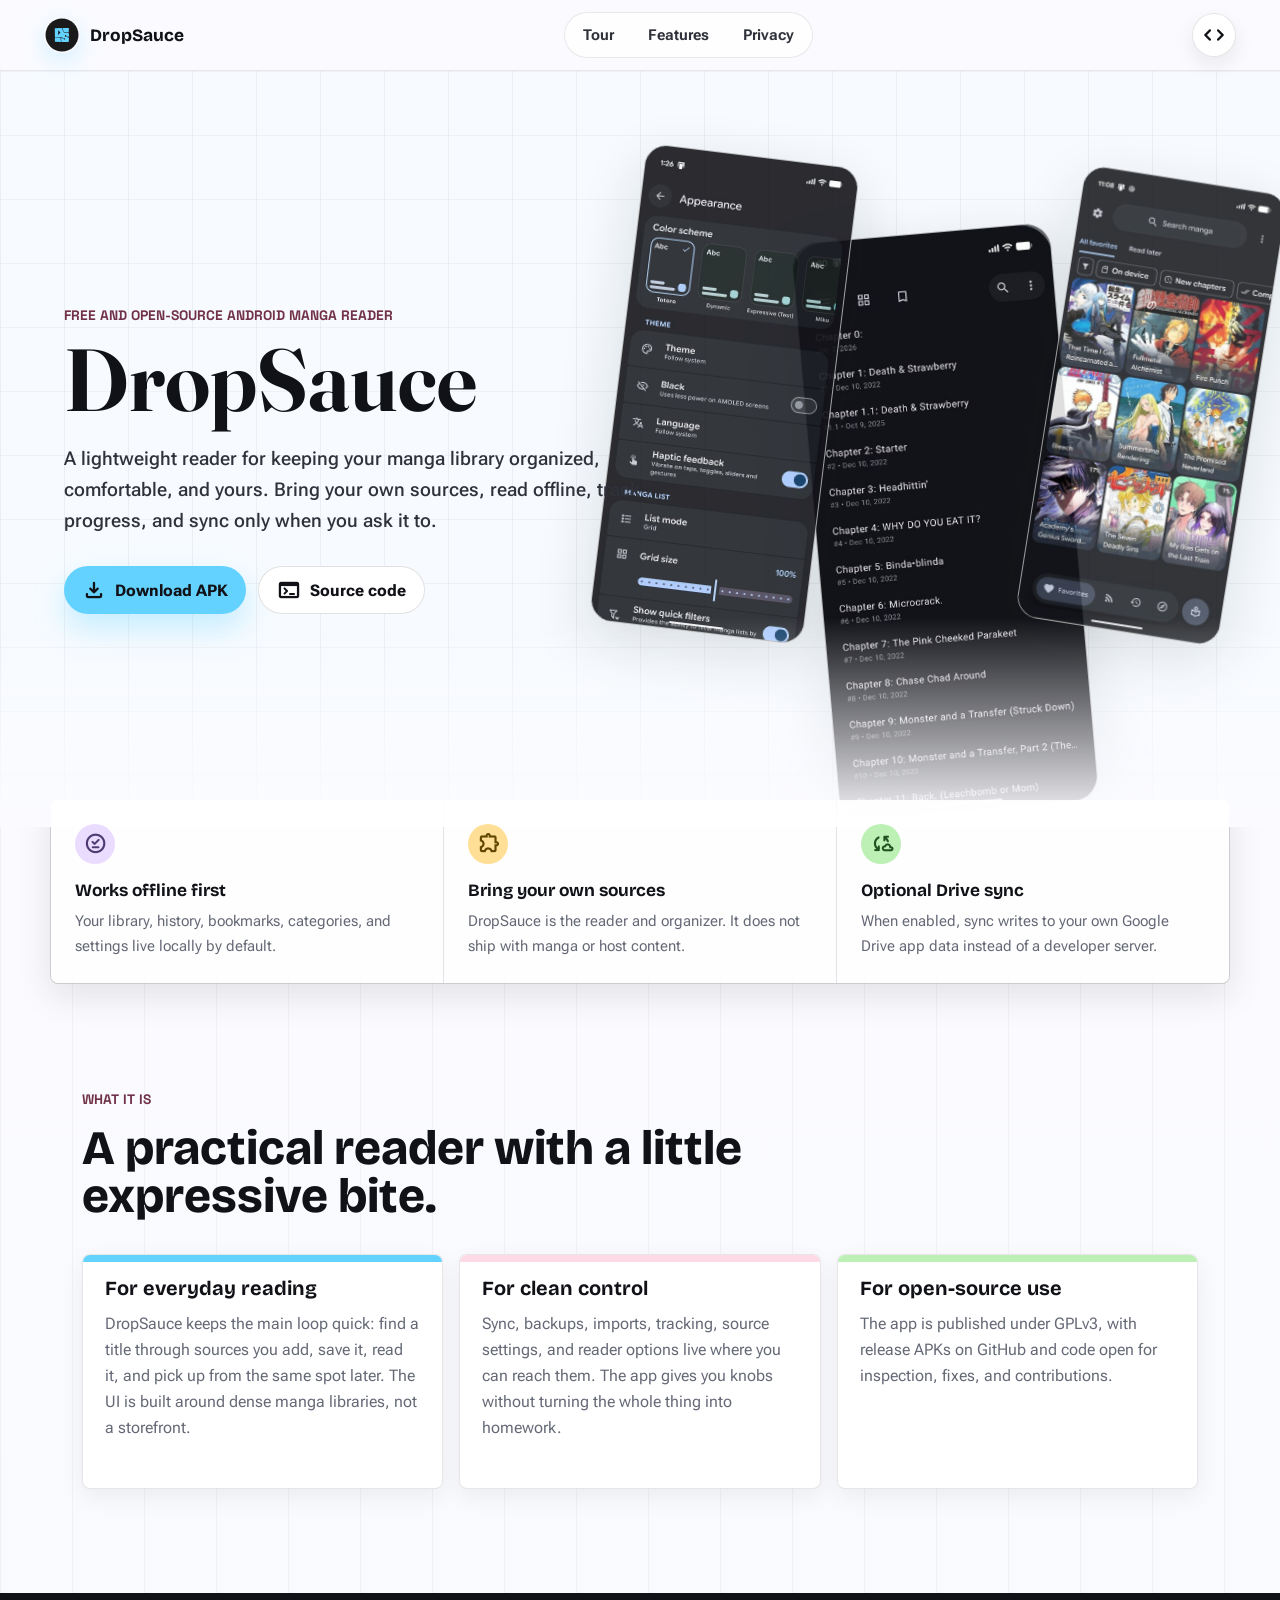
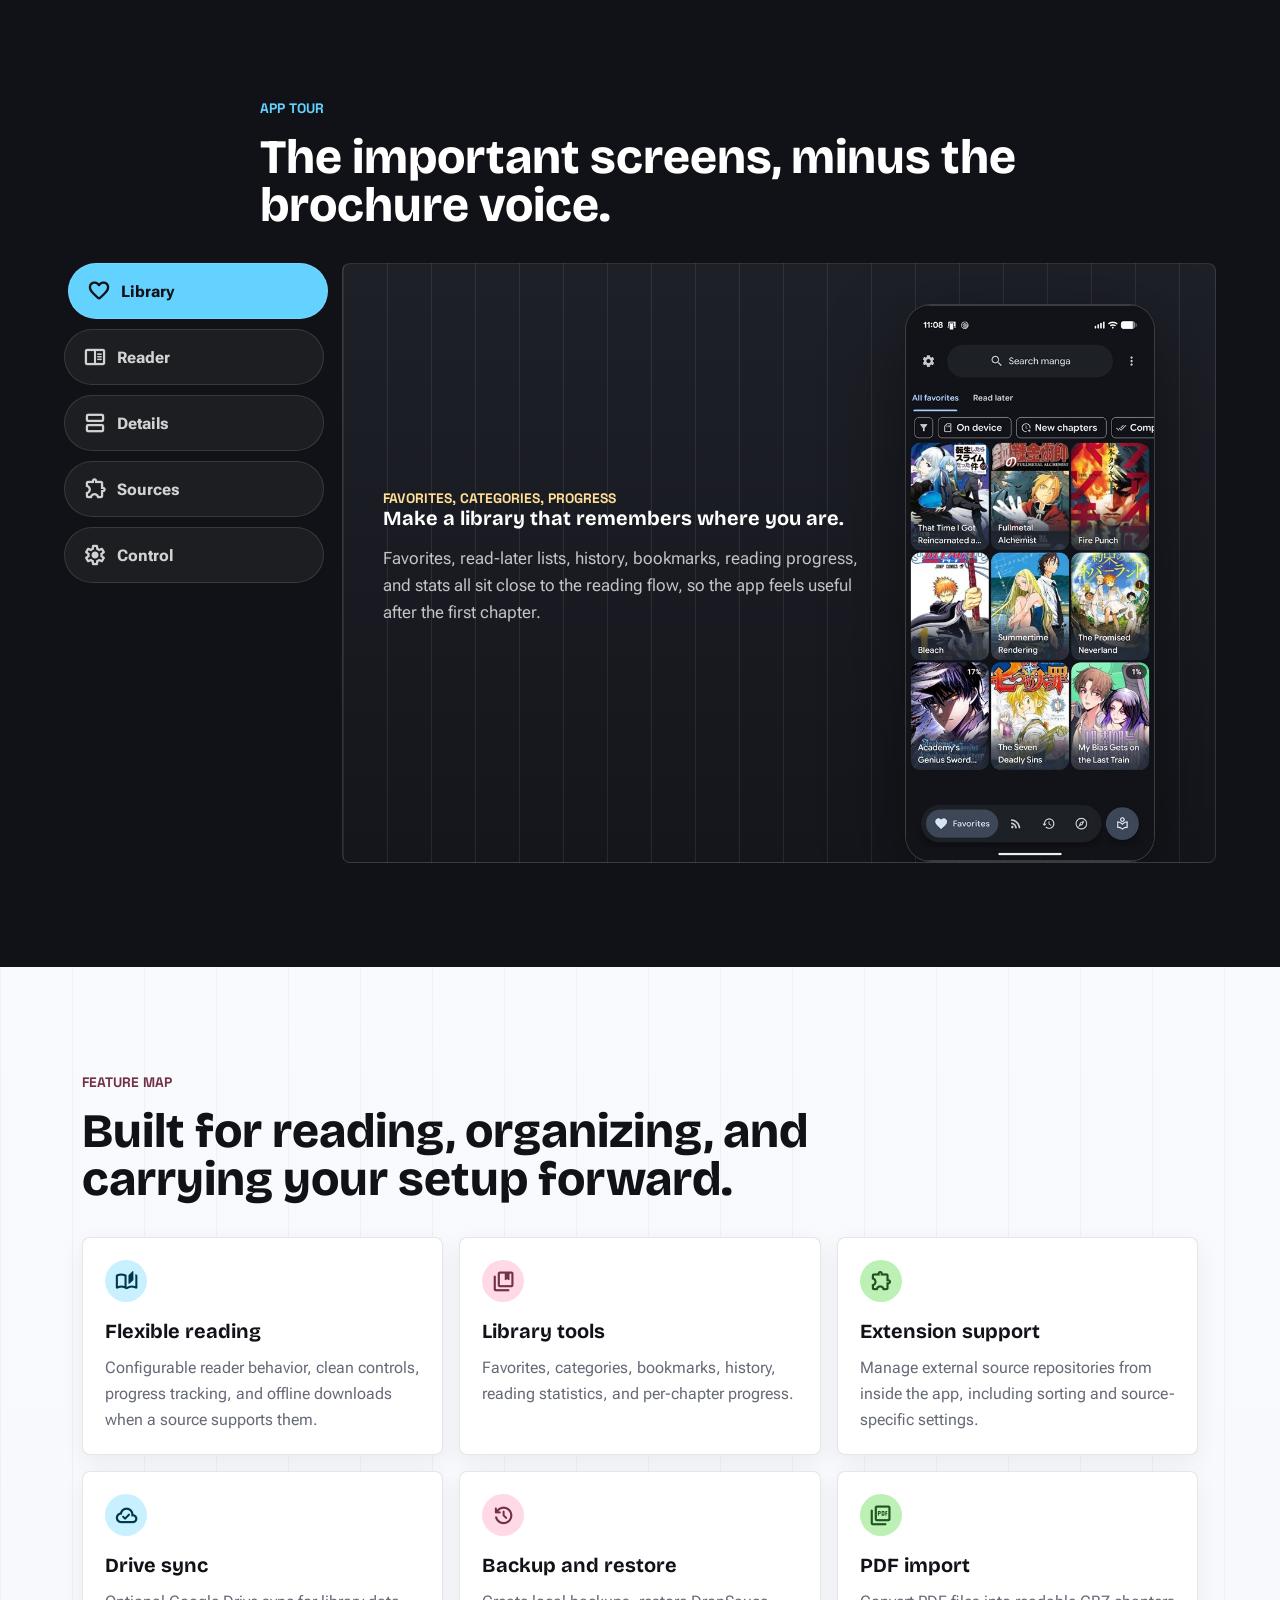
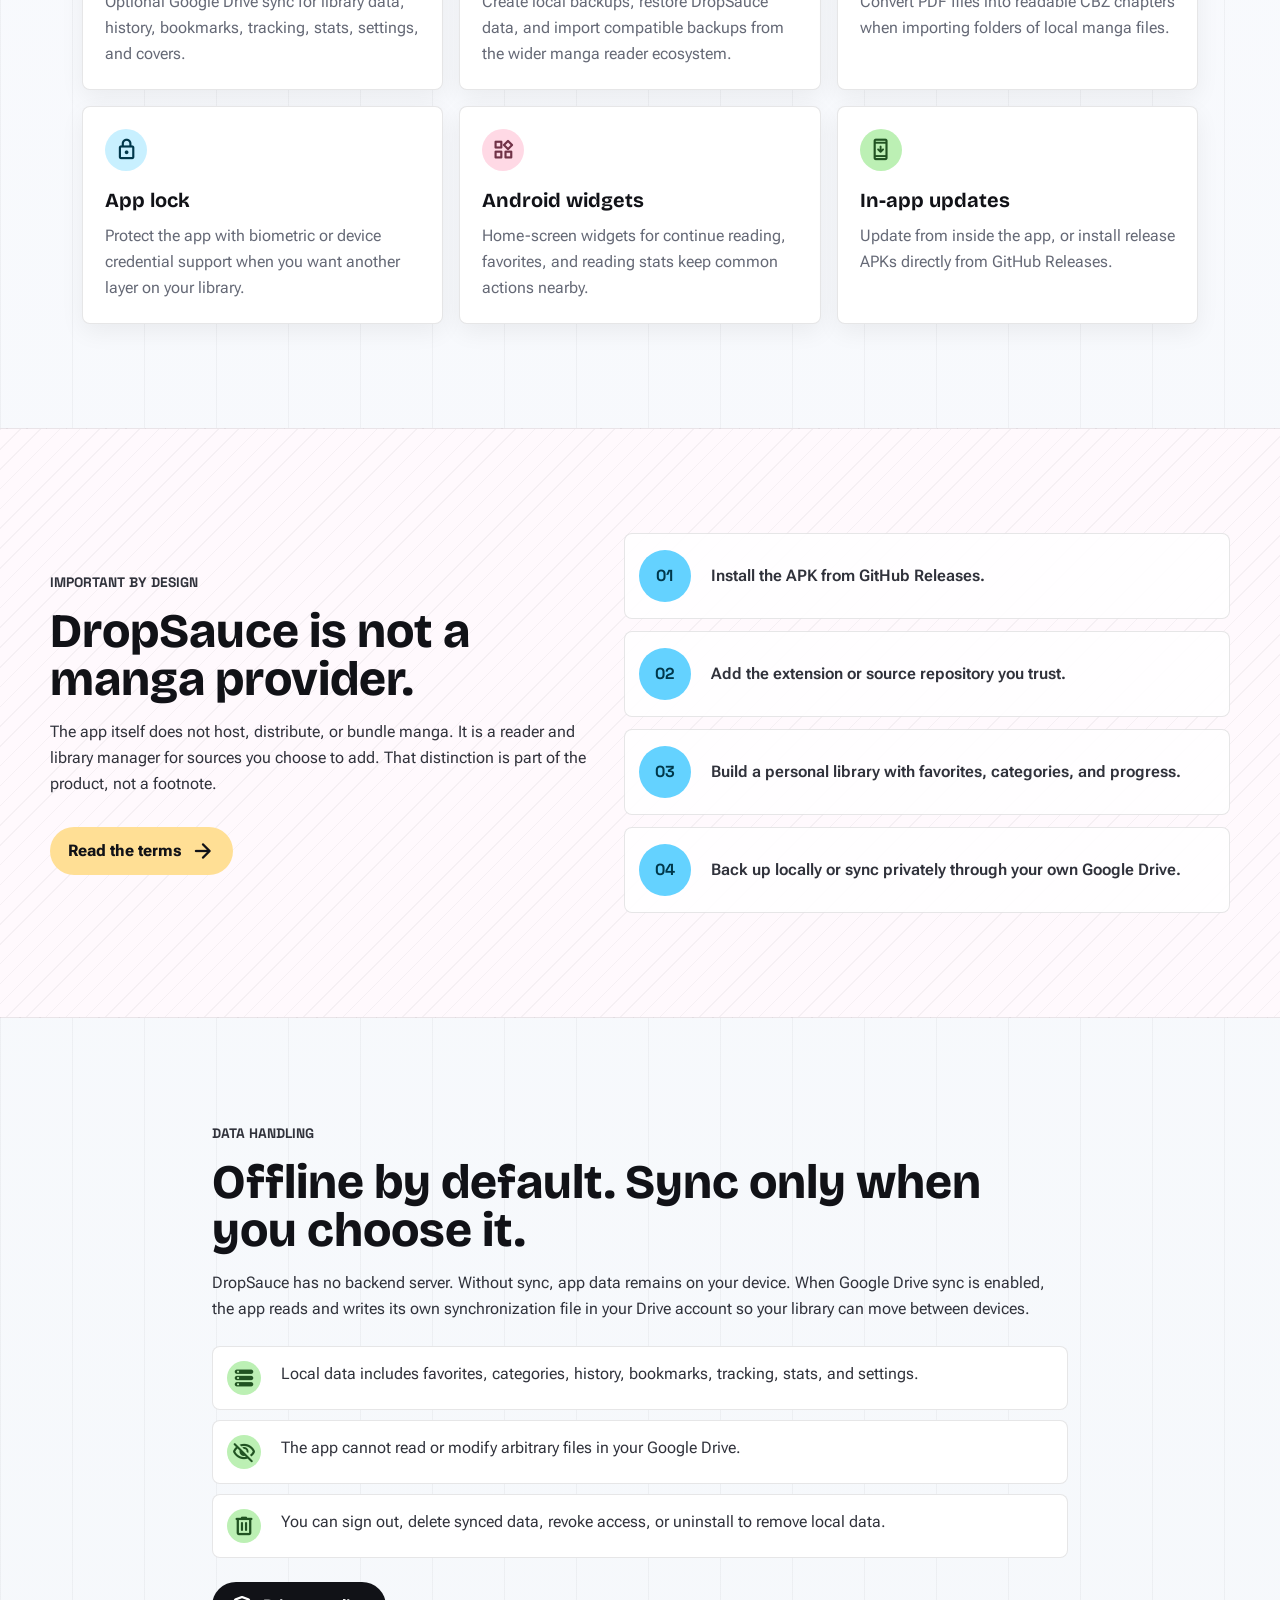
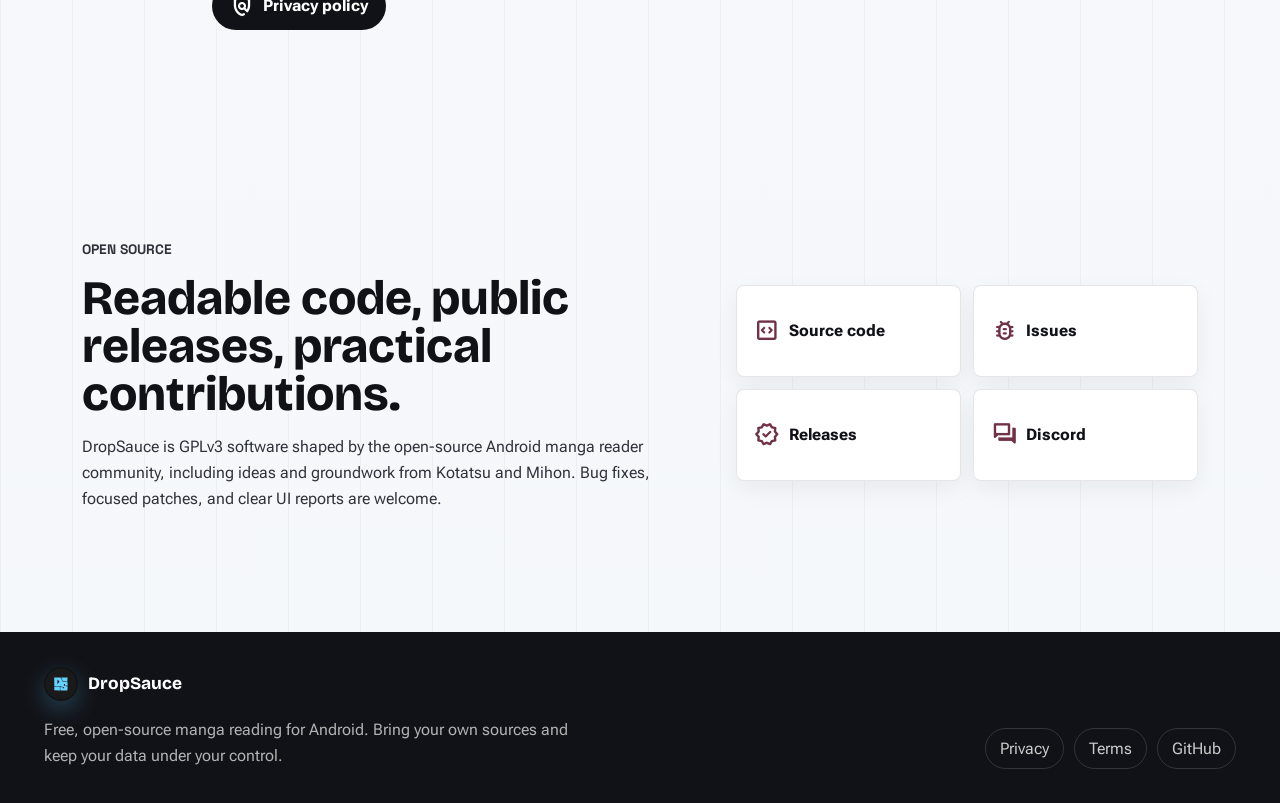
==== commit aa01976d: "Refine homepage screenshots and downloads" ====
--- a/index.html
+++ b/index.html
@@ -22,8 +22,8 @@
       href="https://fonts.googleapis.com/css2?family=Bricolage+Grotesque:opsz,wght@12..96,500;12..96,650;12..96,750&family=Fraunces:opsz,wght,SOFT@9..144,650,80&family=Roboto+Flex:opsz,wght,GRAD@8..144,400..760,0&family=Space+Grotesk:wght@500;700&family=Material+Symbols+Rounded:opsz,wght,FILL,GRAD@24,500,0,0&display=swap"
       rel="stylesheet"
     >
-    <link rel="stylesheet" href="/styles.css?v=20260620">
-    <script src="/script.js?v=20260620" defer></script>
+    <link rel="stylesheet" href="/styles.css?v=20260620-2">
+    <script src="/script.js?v=20260620-2" defer></script>
   </head>
   <body>
     <a class="skip-link" href="#main">Skip to content</a>
@@ -37,7 +37,6 @@
         <a href="#tour">Tour</a>
         <a href="#features">Features</a>
         <a href="#privacy">Privacy</a>
-        <a href="#screens">Screens</a>
       </nav>
       <a class="icon-button" href="https://github.com/HuzaifaKhalid1311/DropSauce" aria-label="Open DropSauce on GitHub">
         <span class="material-symbols-rounded" aria-hidden="true">code</span>
@@ -47,17 +46,15 @@
     <main id="main">
       <section class="hero" aria-labelledby="hero-title">
         <div class="hero-scene" aria-hidden="true">
-          <div class="phone-shot phone-shot-main">
-            <img src="/assets/screens/favorites.jpg" alt="" width="420" height="937">
-          </div>
-          <div class="phone-shot phone-shot-reader">
-            <img src="/assets/screens/reader.jpg" alt="" width="420" height="937">
-          </div>
-          <div class="phone-shot phone-shot-settings">
-            <img src="/assets/screens/settings.jpg" alt="" width="420" height="937">
-          </div>
-          <div class="screen-note note-one">Material 3 Expressive</div>
-          <div class="screen-note note-two">No backend required</div>
+          <div class="phone-shot phone-shot-main phone-frame">
+            <img src="/assets/screens/favorites.jpg" alt="" width="420" height="937" data-random-hero-image>
+          </div>
+          <div class="phone-shot phone-shot-reader phone-frame">
+            <img src="/assets/screens/reader.jpg" alt="" width="420" height="937" data-random-hero-image>
+          </div>
+          <div class="phone-shot phone-shot-settings phone-frame">
+            <img src="/assets/screens/settings.jpg" alt="" width="420" height="937" data-random-hero-image>
+          </div>
         </div>
 
         <div class="hero-copy" data-reveal>
@@ -68,7 +65,11 @@
             Bring your own sources, read offline, track progress, and sync only when you ask it to.
           </p>
           <div class="hero-actions" aria-label="Primary links">
-            <a class="button button-primary" href="https://github.com/HuzaifaKhalid1311/DropSauce/releases/latest">
+            <a
+              class="button button-primary"
+              href="https://github.com/HuzaifaKhalid1311/DropSauce/releases/latest"
+              data-latest-apk-link
+            >
               <span class="material-symbols-rounded" aria-hidden="true">download</span>
               Download APK
             </a>
@@ -76,11 +77,6 @@
               <span class="material-symbols-rounded" aria-hidden="true">terminal</span>
               Source code
             </a>
-          </div>
-          <div class="hero-facts" aria-label="Project facts">
-            <span>Android 6.0+</span>
-            <span>GPLv3</span>
-            <span>No built-in manga</span>
           </div>
         </div>
       </section>
@@ -118,10 +114,10 @@
             </p>
           </article>
           <article class="text-panel accent-pink" data-reveal>
-            <h3>For people who tinker</h3>
+            <h3>For clean control</h3>
             <p>
-              Extension management, source settings, backups, import tools, tracking, and reader
-              controls are available without hiding everything behind a cloud account.
+              Sync, backups, imports, tracking, source settings, and reader options live where you
+              can reach them. The app gives you knobs without turning the whole thing into homework.
             </p>
           </article>
           <article class="text-panel accent-green" data-reveal>
@@ -150,6 +146,10 @@
               <span class="material-symbols-rounded" aria-hidden="true">chrome_reader_mode</span>
               Reader
             </button>
+            <button class="tour-tab" id="tab-details" role="tab" aria-selected="false" aria-controls="panel-details" data-tour-target="details">
+              <span class="material-symbols-rounded" aria-hidden="true">view_agenda</span>
+              Details
+            </button>
             <button class="tour-tab" id="tab-sources" role="tab" aria-selected="false" aria-controls="panel-sources" data-tour-target="sources">
               <span class="material-symbols-rounded" aria-hidden="true">extension</span>
               Sources
@@ -170,7 +170,9 @@
                   sit close to the reading flow, so the app feels useful after the first chapter.
                 </p>
               </div>
-              <img src="/assets/screens/favorites.jpg" alt="DropSauce favorites library screen" width="420" height="937">
+              <div class="tour-visual phone-frame">
+                <img src="/assets/screens/favorites.jpg" alt="DropSauce favorites library screen" width="420" height="937">
+              </div>
             </article>
 
             <article class="tour-panel" id="panel-reader" role="tabpanel" aria-labelledby="tab-reader" data-tour-panel="reader" hidden>
@@ -182,7 +184,28 @@
                   haptics, and modes suited to normal pages or long webtoon-style chapters.
                 </p>
               </div>
-              <img src="/assets/screens/reader.jpg" alt="DropSauce manga reader screen" width="420" height="937">
+              <div class="tour-visual phone-frame">
+                <img src="/assets/screens/reader.jpg" alt="DropSauce manga reader screen" width="420" height="937">
+              </div>
+            </article>
+
+            <article class="tour-panel tour-panel-wide" id="panel-details" role="tabpanel" aria-labelledby="tab-details" data-tour-panel="details" hidden>
+              <div class="tour-copy">
+                <span class="mini-label">Two details layouts</span>
+                <h3>Choose the manga page density that feels right.</h3>
+                <p>
+                  The details screen has expressive compact and centered styles, with progress,
+                  chapters, tags, description, and the next read action kept close together.
+                </p>
+              </div>
+              <div class="tour-duo">
+                <div class="tour-visual phone-frame">
+                  <img src="/assets/screens/details-compact.jpg" alt="DropSauce compact manga details screen" width="420" height="937">
+                </div>
+                <div class="tour-visual phone-frame">
+                  <img src="/assets/screens/details-centralized.jpg" alt="DropSauce centered manga details screen" width="420" height="937">
+                </div>
+              </div>
             </article>
 
             <article class="tour-panel" id="panel-sources" role="tabpanel" aria-labelledby="tab-sources" data-tour-panel="sources" hidden>
@@ -194,7 +217,9 @@
                   repositories, manage them in-app, and stay responsible for the content you access.
                 </p>
               </div>
-              <img src="/assets/screens/extensions.jpg" alt="DropSauce extension browsing screen" width="420" height="937">
+              <div class="tour-visual phone-frame">
+                <img src="/assets/screens/extensions.jpg" alt="DropSauce extension browsing screen" width="420" height="937">
+              </div>
             </article>
 
             <article class="tour-panel" id="panel-sync" role="tabpanel" aria-labelledby="tab-sync" data-tour-panel="sync" hidden>
@@ -207,7 +232,9 @@
                   same Android-first settings surface.
                 </p>
               </div>
-              <img src="/assets/screens/settings.jpg" alt="DropSauce settings screen" width="420" height="937">
+              <div class="tour-visual phone-frame">
+                <img src="/assets/screens/settings.jpg" alt="DropSauce settings screen" width="420" height="937">
+              </div>
             </article>
           </div>
         </div>
@@ -305,9 +332,6 @@
       </section>
 
       <section class="section privacy-section" id="privacy" aria-labelledby="privacy-title">
-        <div class="privacy-visual" data-reveal>
-          <img src="/assets/screens/settings.jpg" alt="DropSauce settings showing Google Drive sync and privacy-related controls" width="420" height="937">
-        </div>
         <div class="privacy-copy" data-reveal>
           <p class="eyebrow">Data handling</p>
           <h2 id="privacy-title">Offline by default. Sync only when you choose it.</h2>
@@ -334,35 +358,6 @@
             <span class="material-symbols-rounded" aria-hidden="true">policy</span>
             Privacy policy
           </a>
-        </div>
-      </section>
-
-      <section class="section screenshots-section" id="screens" aria-labelledby="screens-title">
-        <div class="section-heading" data-reveal>
-          <p class="eyebrow">Screenshots</p>
-          <h2 id="screens-title">Actual screens from the app.</h2>
-        </div>
-        <div class="screens-grid">
-          <figure class="screen-card tall" data-reveal>
-            <img src="/assets/screens/details.jpg" alt="Manga details page with read later action, chapter count, tags, and floating read button" width="420" height="937" loading="lazy">
-            <figcaption>Details page</figcaption>
-          </figure>
-          <figure class="screen-card" data-reveal>
-            <img src="/assets/screens/favorites.jpg" alt="Favorites library grid with search, filters, and bottom navigation" width="420" height="937" loading="lazy">
-            <figcaption>Library</figcaption>
-          </figure>
-          <figure class="screen-card" data-reveal>
-            <img src="/assets/screens/reader.jpg" alt="Reader screen with chapter title and bottom progress controls" width="420" height="937" loading="lazy">
-            <figcaption>Reader</figcaption>
-          </figure>
-          <figure class="screen-card" data-reveal>
-            <img src="/assets/screens/extensions.jpg" alt="Extensions page with genre chips and manga grid" width="420" height="937" loading="lazy">
-            <figcaption>Extensions</figcaption>
-          </figure>
-          <figure class="screen-card" data-reveal>
-            <img src="/assets/screens/settings.jpg" alt="Settings list with sync, appearance, reader, storage, downloads, backups, and services" width="420" height="937" loading="lazy">
-            <figcaption>Settings</figcaption>
-          </figure>
         </div>
       </section>
 
@@ -403,7 +398,7 @@
           <img src="/assets/app-icon-dark.svg" alt="" width="34" height="34">
           <span>DropSauce</span>
         </a>
-        <p>Free, open-source manga reading for Android. No built-in manga. No developer backend.</p>
+        <p>Free, open-source manga reading for Android. Bring your own sources and keep your data under your control.</p>
       </div>
       <nav aria-label="Footer navigation">
         <a href="/privacy">Privacy</a>
--- a/styles.css
+++ b/styles.css
@@ -231,20 +231,27 @@
 
 .phone-shot {
   position: absolute;
-  width: min(28vw, 310px);
-  min-width: 210px;
+  width: min(22vw, 260px);
+  min-width: 190px;
+  transform: translate3d(calc(var(--mx, 0) * 10px), calc(var(--my, 0) * 10px), 0) rotate(var(--tilt, 0deg));
+  transition: transform 280ms ease;
+}
+
+.phone-frame {
+  --phone-radius: 26px;
+  aspect-ratio: 420 / 937;
   overflow: hidden;
   border: 1px solid rgb(255 255 255 / 68%);
-  border-radius: 34px;
+  border-radius: var(--phone-radius);
   background: #111217;
   box-shadow: var(--shadow);
-  transform: translate3d(calc(var(--mx, 0) * 10px), calc(var(--my, 0) * 10px), 0) rotate(var(--tilt, 0deg));
-  transition: transform 280ms ease;
-}
-
-.phone-shot img {
+}
+
+.phone-frame img {
   width: 100%;
-  height: auto;
+  height: 100%;
+  object-fit: cover;
+  object-position: top center;
 }
 
 .phone-shot-main {
@@ -256,40 +263,19 @@
 .phone-shot-reader {
   right: 35%;
   top: 11%;
-  width: min(24vw, 250px);
+  width: min(19vw, 215px);
   opacity: 0.9;
+  --phone-radius: 22px;
   --tilt: 7deg;
 }
 
 .phone-shot-settings {
   right: 2%;
   top: 14%;
-  width: min(23vw, 242px);
+  width: min(18vw, 205px);
   opacity: 0.86;
+  --phone-radius: 22px;
   --tilt: 9deg;
-}
-
-.screen-note {
-  position: absolute;
-  border: 1px solid rgb(17 18 23 / 10%);
-  border-radius: 999px;
-  padding: 10px 14px;
-  color: var(--ink);
-  background: rgb(255 255 255 / 78%);
-  box-shadow: var(--shadow-soft);
-  font-family: "Space Grotesk", system-ui, sans-serif;
-  font-size: 0.9rem;
-  font-weight: 700;
-}
-
-.note-one {
-  right: 44%;
-  bottom: 15%;
-}
-
-.note-two {
-  right: 9%;
-  bottom: 12%;
 }
 
 .hero-copy {
@@ -399,23 +385,6 @@
 .button-dark {
   color: white;
   background: var(--ink);
-}
-
-.hero-facts {
-  display: flex;
-  flex-wrap: wrap;
-  gap: 8px;
-  margin-top: 22px;
-}
-
-.hero-facts span {
-  border: 1px solid rgb(17 18 23 / 10%);
-  border-radius: 999px;
-  padding: 8px 12px;
-  color: var(--ink-soft);
-  background: rgb(255 255 255 / 70%);
-  font-size: 0.9rem;
-  font-weight: 720;
 }
 
 .truth-band {
@@ -599,13 +568,17 @@
 
 .tour-panel {
   display: grid;
-  grid-template-columns: minmax(0, 1fr) minmax(240px, 350px);
+  grid-template-columns: minmax(0, 1fr) minmax(220px, 290px);
   gap: 20px;
   align-items: end;
   min-height: 560px;
   padding: 40px 40px 0;
 }
 
+.tour-panel-wide {
+  grid-template-columns: minmax(0, 0.85fr) minmax(320px, 1.15fr);
+}
+
 .tour-panel[hidden] {
   display: none;
 }
@@ -625,13 +598,26 @@
   font-size: 1.04rem;
 }
 
-.tour-panel img {
-  width: min(100%, 340px);
+.tour-visual {
+  --phone-radius: 26px;
+  width: min(100%, 250px);
   justify-self: center;
   border: 1px solid rgb(255 255 255 / 18%);
-  border-bottom: 0;
-  border-radius: 32px 32px 0 0;
   box-shadow: 0 26px 80px rgb(0 0 0 / 46%);
+}
+
+.tour-duo {
+  display: flex;
+  align-items: end;
+  justify-content: center;
+  gap: 16px;
+  align-self: end;
+  min-width: 0;
+  padding-bottom: 24px;
+}
+
+.tour-duo .tour-visual {
+  width: min(46%, 218px);
 }
 
 .feature-card {
@@ -727,20 +713,7 @@
 }
 
 .privacy-section {
-  display: grid;
-  grid-template-columns: minmax(250px, 360px) minmax(0, 1fr);
-  gap: 54px;
-  align-items: center;
-}
-
-.privacy-visual {
-  justify-self: center;
-  width: min(100%, 320px);
-}
-
-.privacy-visual img {
-  border-radius: 34px;
-  box-shadow: var(--shadow);
+  max-width: 920px;
 }
 
 .privacy-copy p {
@@ -775,55 +748,6 @@
 .privacy-list p {
   margin: 0;
   color: var(--ink-soft);
-}
-
-.screenshots-section {
-  max-width: none;
-  background: #edf7f7;
-}
-
-.screenshots-section .section-heading,
-.screens-grid {
-  max-width: var(--max);
-  margin-right: auto;
-  margin-left: auto;
-}
-
-.screens-grid {
-  display: grid;
-  grid-template-columns: 1.1fr repeat(4, minmax(0, 0.8fr));
-  gap: 14px;
-  align-items: start;
-  overflow-x: auto;
-  padding-bottom: 12px;
-  scrollbar-color: var(--cyan) transparent;
-}
-
-.screen-card {
-  min-width: 190px;
-  margin: 0;
-  border: 1px solid rgb(17 18 23 / 10%);
-  border-radius: 8px;
-  padding: 10px;
-  background: white;
-  box-shadow: 0 10px 24px rgb(17 18 23 / 8%);
-}
-
-.screen-card.tall {
-  min-width: 236px;
-}
-
-.screen-card img {
-  width: 100%;
-  border-radius: 22px;
-}
-
-.screen-card figcaption {
-  padding: 12px 4px 2px;
-  color: var(--ink-soft);
-  font-family: "Space Grotesk", system-ui, sans-serif;
-  font-size: 0.92rem;
-  font-weight: 700;
 }
 
 .community-section {
@@ -999,8 +923,9 @@
   }
 
   .phone-shot {
-    width: 230px;
+    width: 205px;
     min-width: 0;
+    --phone-radius: 22px;
   }
 
   .phone-shot-main {
@@ -1012,36 +937,25 @@
     right: 56%;
     top: auto;
     bottom: 105px;
-    width: 190px;
+    width: 165px;
   }
 
   .phone-shot-settings {
     right: 14%;
     top: auto;
     bottom: 112px;
-    width: 190px;
-  }
-
-  .note-one {
-    right: 45%;
-    bottom: 30px;
-  }
-
-  .note-two {
-    right: 12%;
-    bottom: 66px;
+    width: 165px;
   }
 
   .tour-shell,
   .tour-panel,
   .split-layout,
-  .privacy-section,
   .community-section {
     grid-template-columns: 1fr;
   }
 
   .tour-tabs {
-    grid-template-columns: repeat(4, minmax(0, 1fr));
+    grid-template-columns: repeat(5, minmax(0, 1fr));
   }
 
   .tour-tab {
@@ -1050,10 +964,6 @@
 
   .tour-panel {
     padding: 30px 30px 0;
-  }
-
-  .privacy-visual {
-    order: 2;
   }
 }
 
@@ -1080,16 +990,13 @@
 
   .phone-shot-main {
     right: 34%;
-    width: 210px;
+    width: 180px;
   }
 
   .phone-shot-reader,
   .phone-shot-settings {
-    width: 168px;
-  }
-
-  .screen-note {
-    display: none;
+    width: 140px;
+    --phone-radius: 18px;
   }
 
   .truth-band,
@@ -1120,13 +1027,16 @@
     padding-bottom: 24px;
   }
 
-  .tour-panel img {
-    max-height: 520px;
-    width: auto;
-  }
-
-  .screens-grid {
-    grid-template-columns: repeat(5, 218px);
+  .tour-visual {
+    width: min(100%, 230px);
+  }
+
+  .tour-duo {
+    gap: 12px;
+  }
+
+  .tour-duo .tour-visual {
+    width: min(48%, 190px);
   }
 
   .community-links {
@@ -1173,26 +1083,25 @@
     width: 100%;
   }
 
-  .hero-facts span {
-    font-size: 0.84rem;
-  }
-
   .phone-shot-main {
     right: 28%;
     bottom: 14px;
-    width: 160px;
+    width: 144px;
+    --phone-radius: 18px;
   }
 
   .phone-shot-reader {
     right: 55%;
     bottom: 64px;
-    width: 120px;
+    width: 108px;
+    --phone-radius: 15px;
   }
 
   .phone-shot-settings {
     right: 2%;
     bottom: 66px;
-    width: 120px;
+    width: 108px;
+    --phone-radius: 15px;
   }
 
   .section {
@@ -1215,8 +1124,18 @@
     padding: 24px 18px 0;
   }
 
-  .tour-panel img {
-    max-height: 440px;
+  .tour-visual {
+    width: min(100%, 210px);
+    --phone-radius: 22px;
+  }
+
+  .tour-duo {
+    padding-bottom: 18px;
+  }
+
+  .tour-duo .tour-visual {
+    width: min(48%, 156px);
+    --phone-radius: 18px;
   }
 
   .step-item {
@@ -1226,10 +1145,6 @@
   .step-item span {
     width: 44px;
     height: 44px;
-  }
-
-  .privacy-section {
-    gap: 32px;
   }
 
   .privacy-list div {
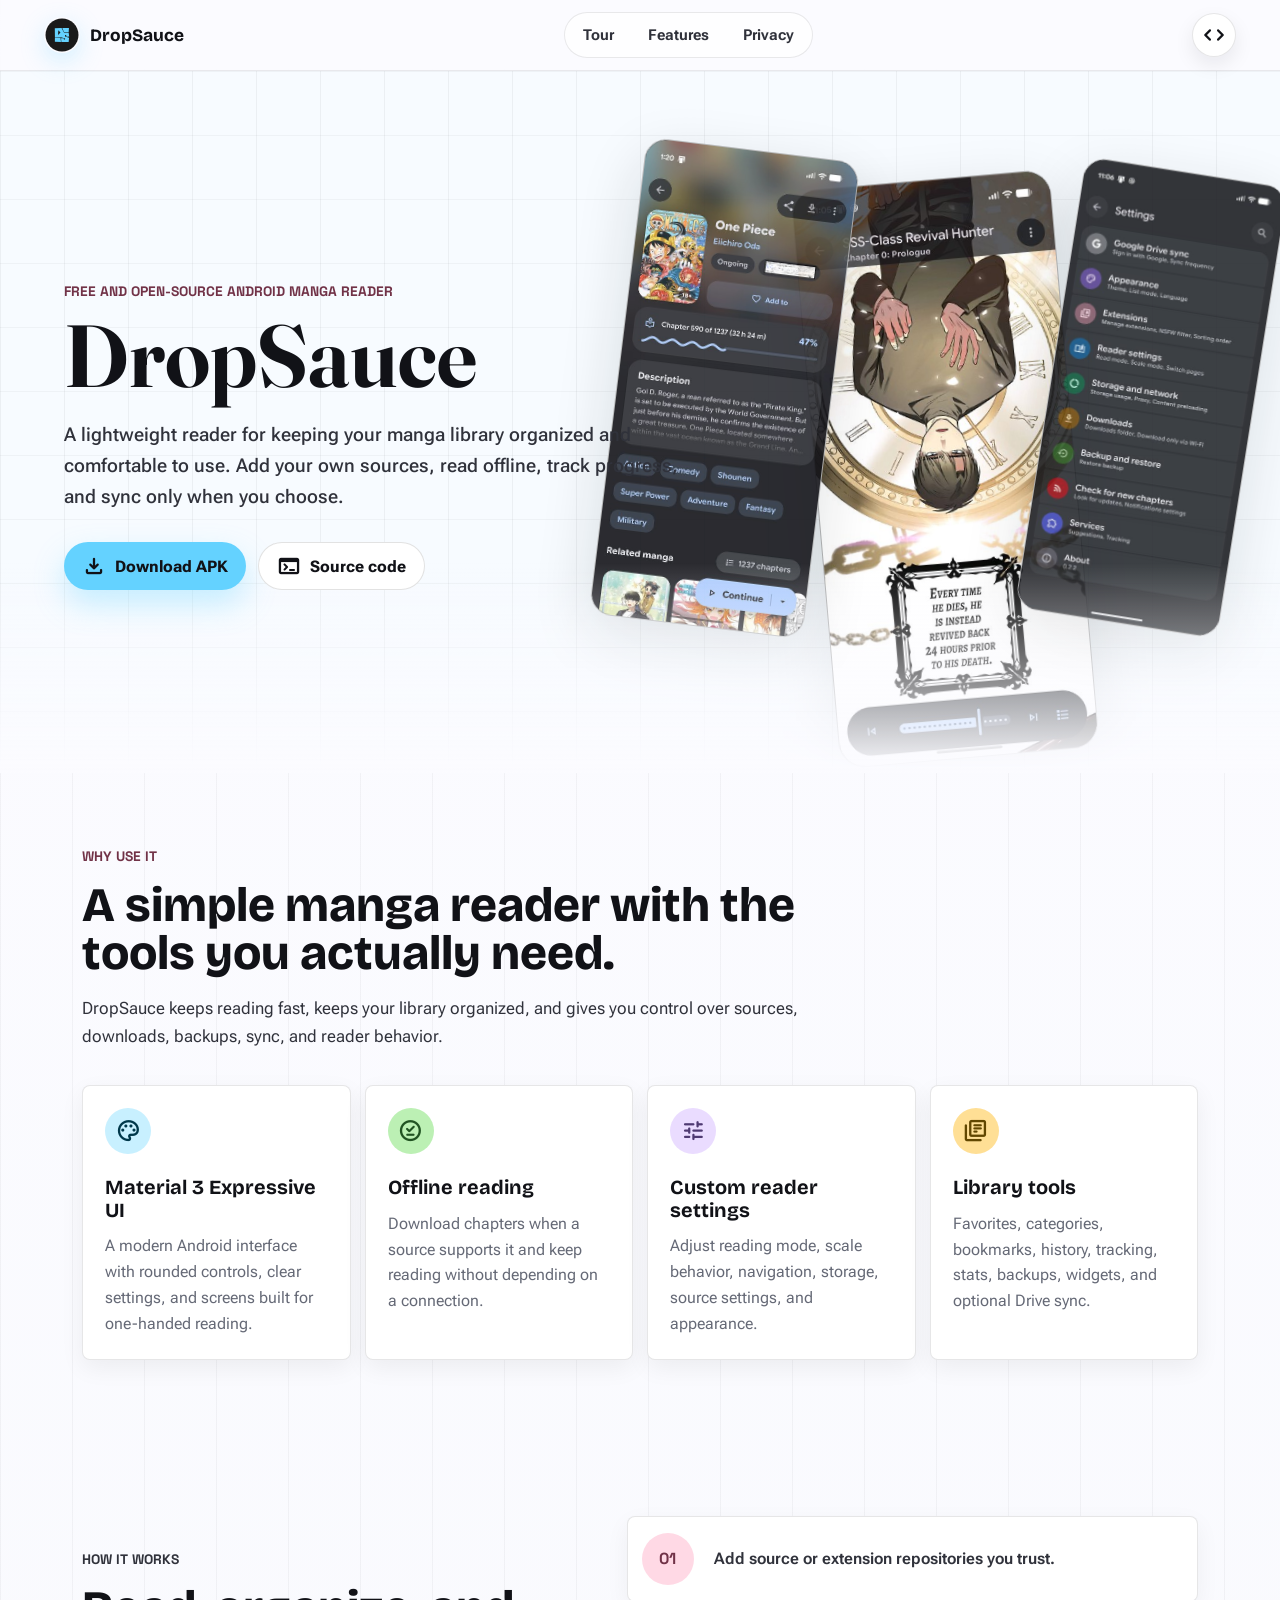
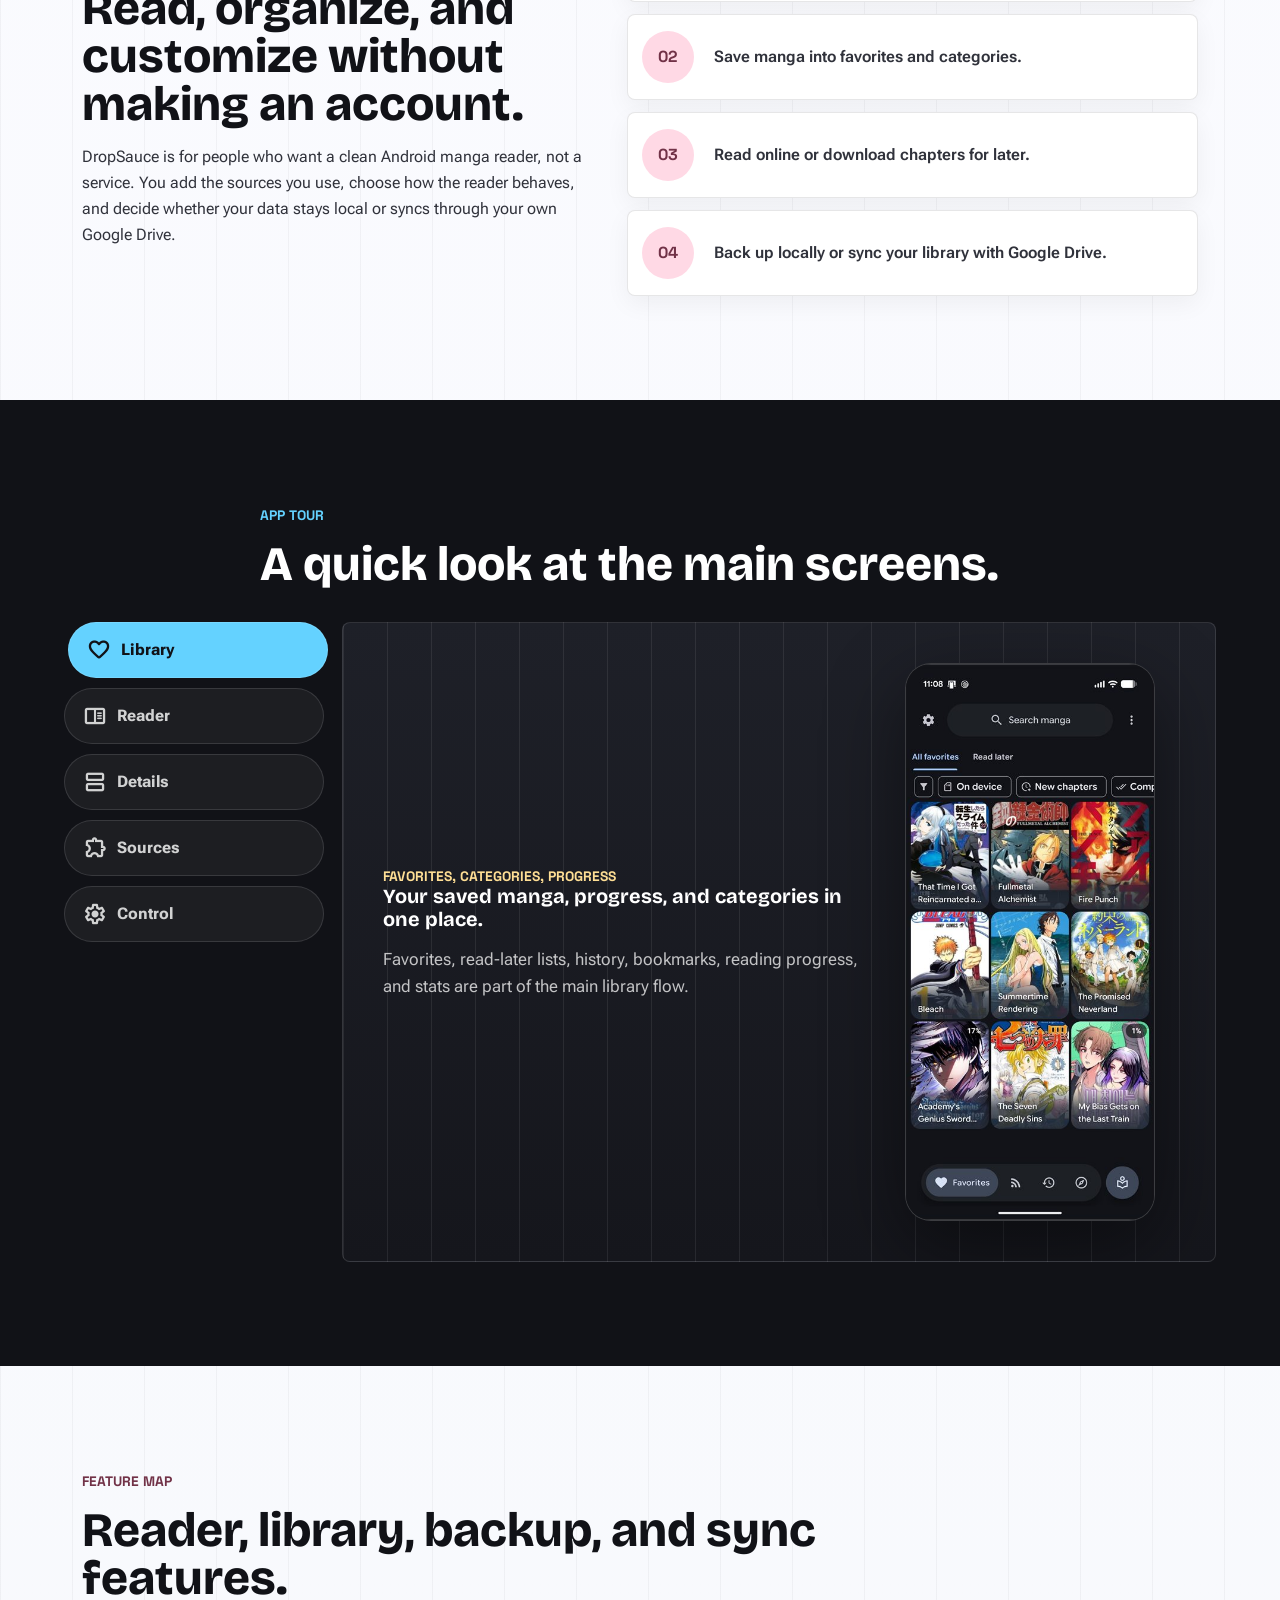
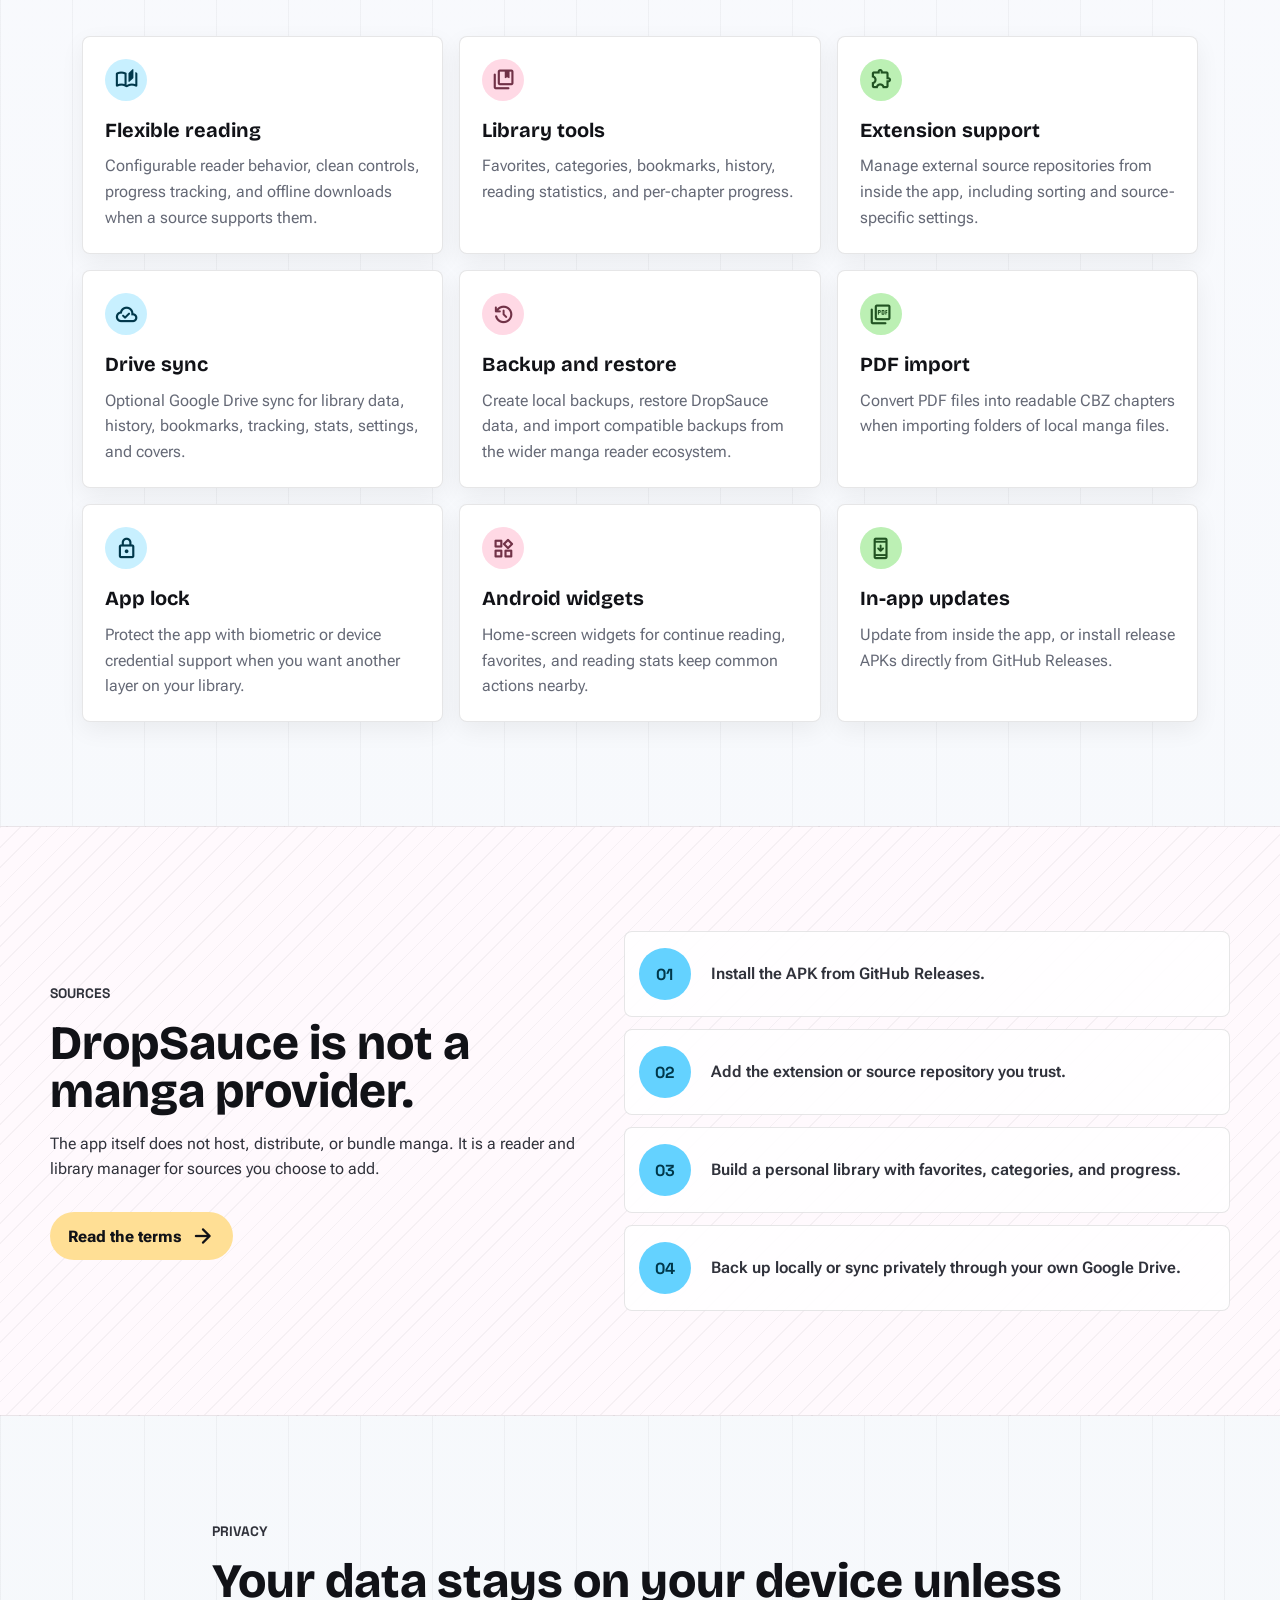
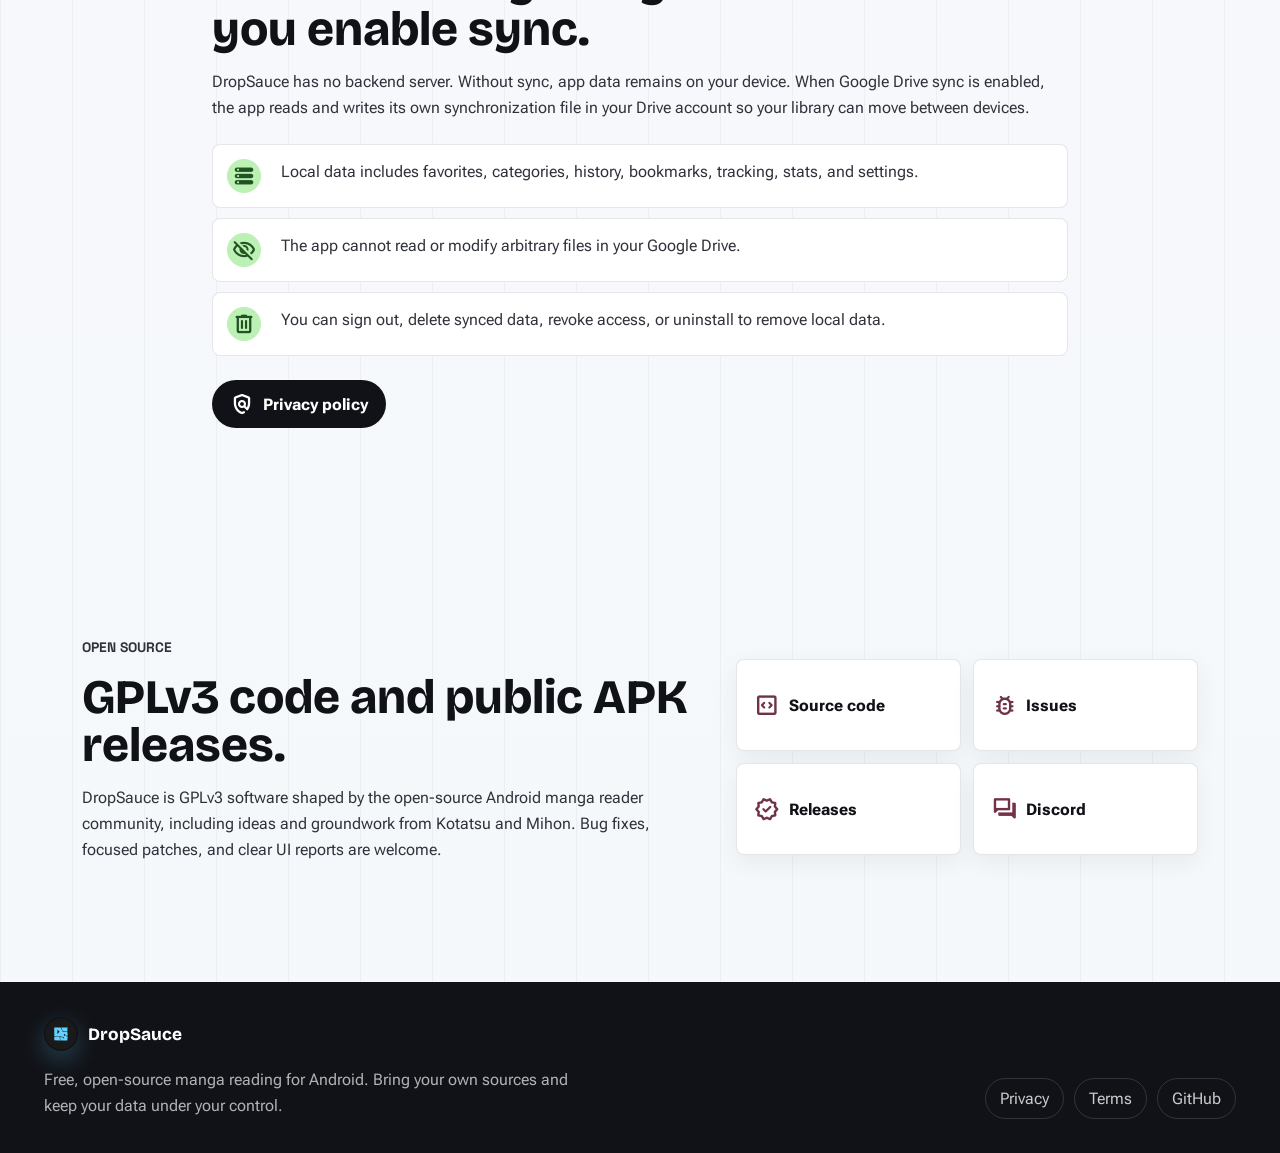
==== commit 039ef156: "Simplify homepage copy and sections" ====
--- a/index.html
+++ b/index.html
@@ -22,8 +22,8 @@
       href="https://fonts.googleapis.com/css2?family=Bricolage+Grotesque:opsz,wght@12..96,500;12..96,650;12..96,750&family=Fraunces:opsz,wght,SOFT@9..144,650,80&family=Roboto+Flex:opsz,wght,GRAD@8..144,400..760,0&family=Space+Grotesk:wght@500;700&family=Material+Symbols+Rounded:opsz,wght,FILL,GRAD@24,500,0,0&display=swap"
       rel="stylesheet"
     >
-    <link rel="stylesheet" href="/styles.css?v=20260620-2">
-    <script src="/script.js?v=20260620-2" defer></script>
+    <link rel="stylesheet" href="/styles.css?v=20260620-3">
+    <script src="/script.js?v=20260620-3" defer></script>
   </head>
   <body>
     <a class="skip-link" href="#main">Skip to content</a>
@@ -61,8 +61,8 @@
           <p class="eyebrow">Free and open-source Android manga reader</p>
           <h1 id="hero-title">DropSauce</h1>
           <p class="lede">
-            A lightweight reader for keeping your manga library organized, comfortable, and yours.
-            Bring your own sources, read offline, track progress, and sync only when you ask it to.
+            A lightweight reader for keeping your manga library organized and comfortable to use.
+            Add your own sources, read offline, track progress, and sync only when you choose.
           </p>
           <div class="hero-actions" aria-label="Primary links">
             <a
@@ -81,59 +81,73 @@
         </div>
       </section>
 
-      <section class="truth-band" aria-label="Project summary">
-        <div class="truth-item" data-reveal>
-          <span class="material-symbols-rounded" aria-hidden="true">offline_pin</span>
-          <strong>Works offline first</strong>
-          <p>Your library, history, bookmarks, categories, and settings live locally by default.</p>
-        </div>
-        <div class="truth-item" data-reveal>
-          <span class="material-symbols-rounded" aria-hidden="true">extension</span>
-          <strong>Bring your own sources</strong>
-          <p>DropSauce is the reader and organizer. It does not ship with manga or host content.</p>
-        </div>
-        <div class="truth-item" data-reveal>
-          <span class="material-symbols-rounded" aria-hidden="true">cloud_sync</span>
-          <strong>Optional Drive sync</strong>
-          <p>When enabled, sync writes to your own Google Drive app data instead of a developer server.</p>
-        </div>
-      </section>
-
-      <section class="section intro-section" id="about">
+      <section class="section quick-section" aria-labelledby="quick-title">
         <div class="section-heading" data-reveal>
-          <p class="eyebrow">What it is</p>
-          <h2>A practical reader with a little expressive bite.</h2>
-        </div>
-        <div class="intro-grid">
-          <article class="text-panel accent-cyan" data-reveal>
-            <h3>For everyday reading</h3>
-            <p>
-              DropSauce keeps the main loop quick: find a title through sources you add, save it,
-              read it, and pick up from the same spot later. The UI is built around dense manga
-              libraries, not a storefront.
-            </p>
-          </article>
-          <article class="text-panel accent-pink" data-reveal>
-            <h3>For clean control</h3>
-            <p>
-              Sync, backups, imports, tracking, source settings, and reader options live where you
-              can reach them. The app gives you knobs without turning the whole thing into homework.
-            </p>
-          </article>
-          <article class="text-panel accent-green" data-reveal>
-            <h3>For open-source use</h3>
-            <p>
-              The app is published under GPLv3, with release APKs on GitHub and code open for
-              inspection, fixes, and contributions.
-            </p>
-          </article>
+          <p class="eyebrow">Why use it</p>
+          <h2 id="quick-title">A simple manga reader with the tools you actually need.</h2>
+          <p class="section-lede">
+            DropSauce keeps reading fast, keeps your library organized, and gives you control over
+            sources, downloads, backups, sync, and reader behavior.
+          </p>
+        </div>
+        <div class="quick-grid">
+          <article class="quick-card" data-reveal>
+            <span class="material-symbols-rounded" aria-hidden="true">palette</span>
+            <h3>Material 3 Expressive UI</h3>
+            <p>A modern Android interface with rounded controls, clear settings, and screens built for one-handed reading.</p>
+          </article>
+          <article class="quick-card" data-reveal>
+            <span class="material-symbols-rounded" aria-hidden="true">offline_pin</span>
+            <h3>Offline reading</h3>
+            <p>Download chapters when a source supports it and keep reading without depending on a connection.</p>
+          </article>
+          <article class="quick-card" data-reveal>
+            <span class="material-symbols-rounded" aria-hidden="true">tune</span>
+            <h3>Custom reader settings</h3>
+            <p>Adjust reading mode, scale behavior, navigation, storage, source settings, and appearance.</p>
+          </article>
+          <article class="quick-card" data-reveal>
+            <span class="material-symbols-rounded" aria-hidden="true">library_books</span>
+            <h3>Library tools</h3>
+            <p>Favorites, categories, bookmarks, history, tracking, stats, backups, widgets, and optional Drive sync.</p>
+          </article>
+        </div>
+      </section>
+
+      <section class="section workflow-section" id="about">
+        <div class="workflow-copy" data-reveal>
+          <p class="eyebrow">How it works</p>
+          <h2>Read, organize, and customize without making an account.</h2>
+          <p>
+            DropSauce is for people who want a clean Android manga reader, not a service. You add
+            the sources you use, choose how the reader behaves, and decide whether your data stays
+            local or syncs through your own Google Drive.
+          </p>
+        </div>
+        <div class="workflow-list" data-reveal>
+          <div>
+            <span>01</span>
+            <p>Add source or extension repositories you trust.</p>
+          </div>
+          <div>
+            <span>02</span>
+            <p>Save manga into favorites and categories.</p>
+          </div>
+          <div>
+            <span>03</span>
+            <p>Read online or download chapters for later.</p>
+          </div>
+          <div>
+            <span>04</span>
+            <p>Back up locally or sync your library with Google Drive.</p>
+          </div>
         </div>
       </section>
 
       <section class="section tour-section" id="tour" aria-labelledby="tour-title">
         <div class="section-heading" data-reveal>
           <p class="eyebrow">App tour</p>
-          <h2 id="tour-title">The important screens, minus the brochure voice.</h2>
+          <h2 id="tour-title">A quick look at the main screens.</h2>
         </div>
 
         <div class="tour-shell" data-reveal>
@@ -164,10 +178,10 @@
             <article class="tour-panel is-active" id="panel-library" role="tabpanel" aria-labelledby="tab-library" data-tour-panel="library">
               <div class="tour-copy">
                 <span class="mini-label">Favorites, categories, progress</span>
-                <h3>Make a library that remembers where you are.</h3>
+                <h3>Your saved manga, progress, and categories in one place.</h3>
                 <p>
-                  Favorites, read-later lists, history, bookmarks, reading progress, and stats all
-                  sit close to the reading flow, so the app feels useful after the first chapter.
+                  Favorites, read-later lists, history, bookmarks, reading progress, and stats are
+                  part of the main library flow.
                 </p>
               </div>
               <div class="tour-visual phone-frame">
@@ -178,10 +192,10 @@
             <article class="tour-panel" id="panel-reader" role="tabpanel" aria-labelledby="tab-reader" data-tour-panel="reader" hidden>
               <div class="tour-copy">
                 <span class="mini-label">Reader controls</span>
-                <h3>Reader chrome that gets out of the page.</h3>
+                <h3>Reader controls for pages and webtoon-style chapters.</h3>
                 <p>
-                  The reader supports comfortable navigation, gestures, progress controls, cleaner
-                  haptics, and modes suited to normal pages or long webtoon-style chapters.
+                  Use gestures, progress controls, scale options, and reading modes that match the
+                  way a chapter is laid out.
                 </p>
               </div>
               <div class="tour-visual phone-frame">
@@ -192,10 +206,10 @@
             <article class="tour-panel tour-panel-wide" id="panel-details" role="tabpanel" aria-labelledby="tab-details" data-tour-panel="details" hidden>
               <div class="tour-copy">
                 <span class="mini-label">Two details layouts</span>
-                <h3>Choose the manga page density that feels right.</h3>
+                <h3>Two details layouts for different screen densities.</h3>
                 <p>
-                  The details screen has expressive compact and centered styles, with progress,
-                  chapters, tags, description, and the next read action kept close together.
+                  The details screen can be compact or centered, with progress, chapters, tags,
+                  description, and the next read action kept together.
                 </p>
               </div>
               <div class="tour-duo">
@@ -211,10 +225,10 @@
             <article class="tour-panel" id="panel-sources" role="tabpanel" aria-labelledby="tab-sources" data-tour-panel="sources" hidden>
               <div class="tour-copy">
                 <span class="mini-label">Extensions</span>
-                <h3>Add sources yourself and keep the reader neutral.</h3>
+                <h3>Add the sources you want to use.</h3>
                 <p>
-                  DropSauce ships as a tool, not a catalog. You choose source and extension
-                  repositories, manage them in-app, and stay responsible for the content you access.
+                  DropSauce does not include manga. You choose source and extension repositories,
+                  then manage them in the app.
                 </p>
               </div>
               <div class="tour-visual phone-frame">
@@ -225,11 +239,10 @@
             <article class="tour-panel" id="panel-sync" role="tabpanel" aria-labelledby="tab-sync" data-tour-panel="sync" hidden>
               <div class="tour-copy">
                 <span class="mini-label">Settings and sync</span>
-                <h3>Sync, backup, lock, import, and tune without a service account.</h3>
+                <h3>Settings for sync, backups, storage, and reading.</h3>
                 <p>
                   Google Drive sync is optional. Local backups, PDF import, reader settings,
-                  storage controls, app lock, widgets, and update checks are available from the
-                  same Android-first settings surface.
+                  storage controls, app lock, widgets, and updates are in settings.
                 </p>
               </div>
               <div class="tour-visual phone-frame">
@@ -243,7 +256,7 @@
       <section class="section feature-section" id="features" aria-labelledby="features-title">
         <div class="section-heading" data-reveal>
           <p class="eyebrow">Feature map</p>
-          <h2 id="features-title">Built for reading, organizing, and carrying your setup forward.</h2>
+          <h2 id="features-title">Reader, library, backup, and sync features.</h2>
         </div>
 
         <div class="feature-grid">
@@ -298,12 +311,11 @@
       <section class="section source-section" aria-labelledby="sources-title">
         <div class="split-layout">
           <div class="source-copy" data-reveal>
-            <p class="eyebrow">Important by design</p>
+            <p class="eyebrow">Sources</p>
             <h2 id="sources-title">DropSauce is not a manga provider.</h2>
             <p>
               The app itself does not host, distribute, or bundle manga. It is a reader and library
-              manager for sources you choose to add. That distinction is part of the product, not a
-              footnote.
+              manager for sources you choose to add.
             </p>
             <a class="inline-link" href="/terms">
               Read the terms
@@ -333,8 +345,8 @@
 
       <section class="section privacy-section" id="privacy" aria-labelledby="privacy-title">
         <div class="privacy-copy" data-reveal>
-          <p class="eyebrow">Data handling</p>
-          <h2 id="privacy-title">Offline by default. Sync only when you choose it.</h2>
+          <p class="eyebrow">Privacy</p>
+          <h2 id="privacy-title">Your data stays on your device unless you enable sync.</h2>
           <p>
             DropSauce has no backend server. Without sync, app data remains on your device. When
             Google Drive sync is enabled, the app reads and writes its own synchronization file in
@@ -364,7 +376,7 @@
       <section class="section community-section" aria-labelledby="community-title">
         <div class="community-copy" data-reveal>
           <p class="eyebrow">Open source</p>
-          <h2 id="community-title">Readable code, public releases, practical contributions.</h2>
+          <h2 id="community-title">GPLv3 code and public APK releases.</h2>
           <p>
             DropSauce is GPLv3 software shaped by the open-source Android manga reader community,
             including ideas and groundwork from Kotatsu and Mihon. Bug fixes, focused patches, and
--- a/styles.css
+++ b/styles.css
@@ -193,9 +193,9 @@
   position: relative;
   display: grid;
   align-items: center;
-  min-height: min(800px, 84svh);
+  min-height: min(720px, 78svh);
   overflow: hidden;
-  padding: 82px clamp(18px, 6vw, 64px) 70px;
+  padding: 72px clamp(18px, 6vw, 64px) 54px;
   isolation: isolate;
 }
 
@@ -387,57 +387,6 @@
   background: var(--ink);
 }
 
-.truth-band {
-  display: grid;
-  grid-template-columns: repeat(3, minmax(0, 1fr));
-  gap: 1px;
-  max-width: var(--max);
-  overflow: hidden;
-  margin: -28px auto 0;
-  border: 1px solid rgb(17 18 23 / 10%);
-  border-radius: 8px;
-  background: rgb(17 18 23 / 10%);
-  box-shadow: var(--shadow-soft);
-}
-
-.truth-item {
-  min-height: 172px;
-  padding: 24px;
-  background: rgb(255 255 255 / 94%);
-}
-
-.truth-item .material-symbols-rounded {
-  width: 40px;
-  height: 40px;
-  margin-bottom: 16px;
-  border-radius: 999px;
-  background: var(--purple);
-  color: var(--purple-ink);
-  font-size: 1.45rem;
-}
-
-.truth-item:nth-child(2) .material-symbols-rounded {
-  background: var(--yellow);
-  color: var(--yellow-ink);
-}
-
-.truth-item:nth-child(3) .material-symbols-rounded {
-  background: var(--green);
-  color: var(--green-ink);
-}
-
-.truth-item strong {
-  display: block;
-  font-family: "Bricolage Grotesque", system-ui, sans-serif;
-  font-size: 1.08rem;
-}
-
-.truth-item p {
-  margin: 8px 0 0;
-  color: var(--muted);
-  font-size: 0.96rem;
-}
-
 .section {
   max-width: var(--max);
   margin: 0 auto;
@@ -449,14 +398,117 @@
   margin-bottom: 34px;
 }
 
-.intro-grid,
+.section-lede {
+  max-width: 740px;
+  margin: 18px 0 0;
+  color: var(--ink-soft);
+  font-size: 1.08rem;
+}
+
+.quick-section {
+  padding-top: 72px;
+}
+
+.quick-grid {
+  display: grid;
+  grid-template-columns: repeat(4, minmax(0, 1fr));
+  gap: 14px;
+}
+
+.quick-card {
+  min-height: 245px;
+  border: 1px solid rgb(17 18 23 / 10%);
+  border-radius: 8px;
+  padding: 22px;
+  background: white;
+  box-shadow: 0 8px 24px rgb(17 18 23 / 6%);
+}
+
+.quick-card .material-symbols-rounded {
+  width: 46px;
+  height: 46px;
+  margin-bottom: 22px;
+  border-radius: 999px;
+  color: var(--cyan-ink);
+  background: #c8f0ff;
+  font-size: 1.55rem;
+}
+
+.quick-card:nth-child(2) .material-symbols-rounded {
+  color: var(--green-ink);
+  background: var(--green);
+}
+
+.quick-card:nth-child(3) .material-symbols-rounded {
+  color: var(--purple-ink);
+  background: var(--purple);
+}
+
+.quick-card:nth-child(4) .material-symbols-rounded {
+  color: var(--yellow-ink);
+  background: var(--yellow);
+}
+
+.quick-card p {
+  margin: 12px 0 0;
+  color: var(--muted);
+}
+
+.workflow-section {
+  display: grid;
+  grid-template-columns: minmax(0, 0.95fr) minmax(300px, 1.05fr);
+  gap: 28px;
+  align-items: center;
+  padding-top: 52px;
+}
+
+.workflow-copy p {
+  color: var(--ink-soft);
+}
+
+.workflow-list {
+  display: grid;
+  gap: 12px;
+}
+
+.workflow-list div {
+  display: grid;
+  grid-template-columns: 58px minmax(0, 1fr);
+  gap: 14px;
+  align-items: center;
+  min-height: 86px;
+  border: 1px solid rgb(17 18 23 / 10%);
+  border-radius: 8px;
+  padding: 14px;
+  background: white;
+  box-shadow: 0 8px 24px rgb(17 18 23 / 5%);
+}
+
+.workflow-list span {
+  display: inline-flex;
+  align-items: center;
+  justify-content: center;
+  width: 52px;
+  height: 52px;
+  border-radius: 999px;
+  color: var(--pink-ink);
+  background: var(--pink);
+  font-family: "Space Grotesk", system-ui, sans-serif;
+  font-weight: 700;
+}
+
+.workflow-list p {
+  margin: 0;
+  color: var(--ink-soft);
+  font-weight: 620;
+}
+
 .feature-grid {
   display: grid;
   grid-template-columns: repeat(3, minmax(0, 1fr));
   gap: 16px;
 }
 
-.text-panel,
 .feature-card {
   border: 1px solid rgb(17 18 23 / 10%);
   border-radius: 8px;
@@ -465,34 +517,6 @@
   box-shadow: 0 8px 24px rgb(17 18 23 / 6%);
 }
 
-.text-panel {
-  min-height: 235px;
-  position: relative;
-  overflow: hidden;
-}
-
-.text-panel::before {
-  position: absolute;
-  top: 0;
-  left: 0;
-  width: 100%;
-  height: 7px;
-  content: "";
-}
-
-.accent-cyan::before {
-  background: var(--cyan);
-}
-
-.accent-pink::before {
-  background: var(--pink);
-}
-
-.accent-green::before {
-  background: var(--green);
-}
-
-.text-panel p,
 .feature-card p {
   margin: 12px 0 0;
   color: var(--muted);
@@ -570,9 +594,9 @@
   display: grid;
   grid-template-columns: minmax(0, 1fr) minmax(220px, 290px);
   gap: 20px;
-  align-items: end;
+  align-items: center;
   min-height: 560px;
-  padding: 40px 40px 0;
+  padding: 40px;
 }
 
 .tour-panel-wide {
@@ -586,7 +610,6 @@
 .tour-copy {
   align-self: center;
   max-width: 530px;
-  padding-bottom: 34px;
 }
 
 .tour-copy .mini-label {
@@ -608,12 +631,11 @@
 
 .tour-duo {
   display: flex;
-  align-items: end;
+  align-items: center;
   justify-content: center;
   gap: 16px;
-  align-self: end;
+  align-self: center;
   min-width: 0;
-  padding-bottom: 24px;
 }
 
 .tour-duo .tour-visual {
@@ -963,7 +985,7 @@
   }
 
   .tour-panel {
-    padding: 30px 30px 0;
+    padding: 30px;
   }
 }
 
@@ -999,15 +1021,14 @@
     --phone-radius: 18px;
   }
 
-  .truth-band,
-  .intro-grid,
+  .quick-grid,
+  .workflow-section,
   .feature-grid {
     grid-template-columns: 1fr;
   }
 
-  .truth-band {
-    margin-right: 18px;
-    margin-left: 18px;
+  .workflow-section {
+    gap: 18px;
   }
 
   .tour-tabs {
@@ -1020,11 +1041,11 @@
   }
 
   .tour-panel {
-    gap: 0;
+    gap: 18px;
   }
 
   .tour-copy {
-    padding-bottom: 24px;
+    max-width: none;
   }
 
   .tour-visual {
@@ -1121,7 +1142,7 @@
   }
 
   .tour-panel {
-    padding: 24px 18px 0;
+    padding: 24px 18px;
   }
 
   .tour-visual {
@@ -1130,7 +1151,7 @@
   }
 
   .tour-duo {
-    padding-bottom: 18px;
+    gap: 10px;
   }
 
   .tour-duo .tour-visual {
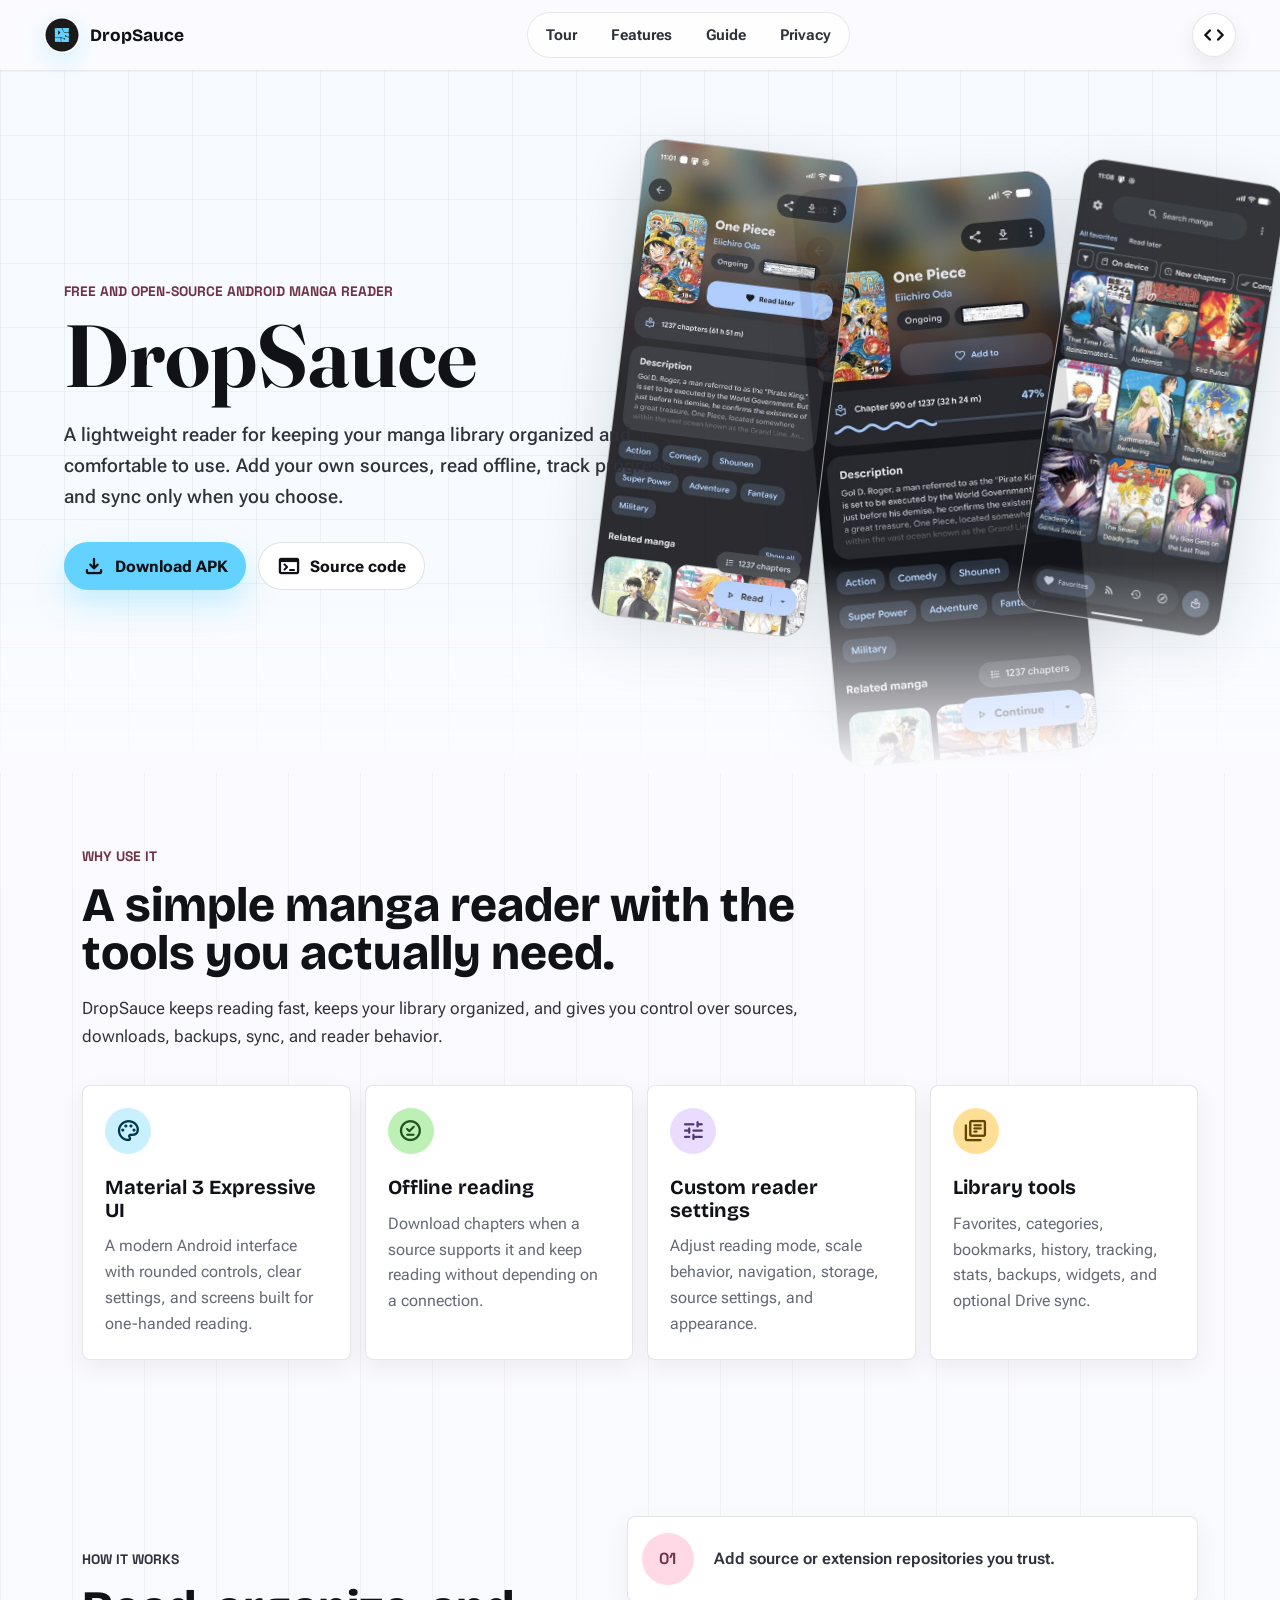
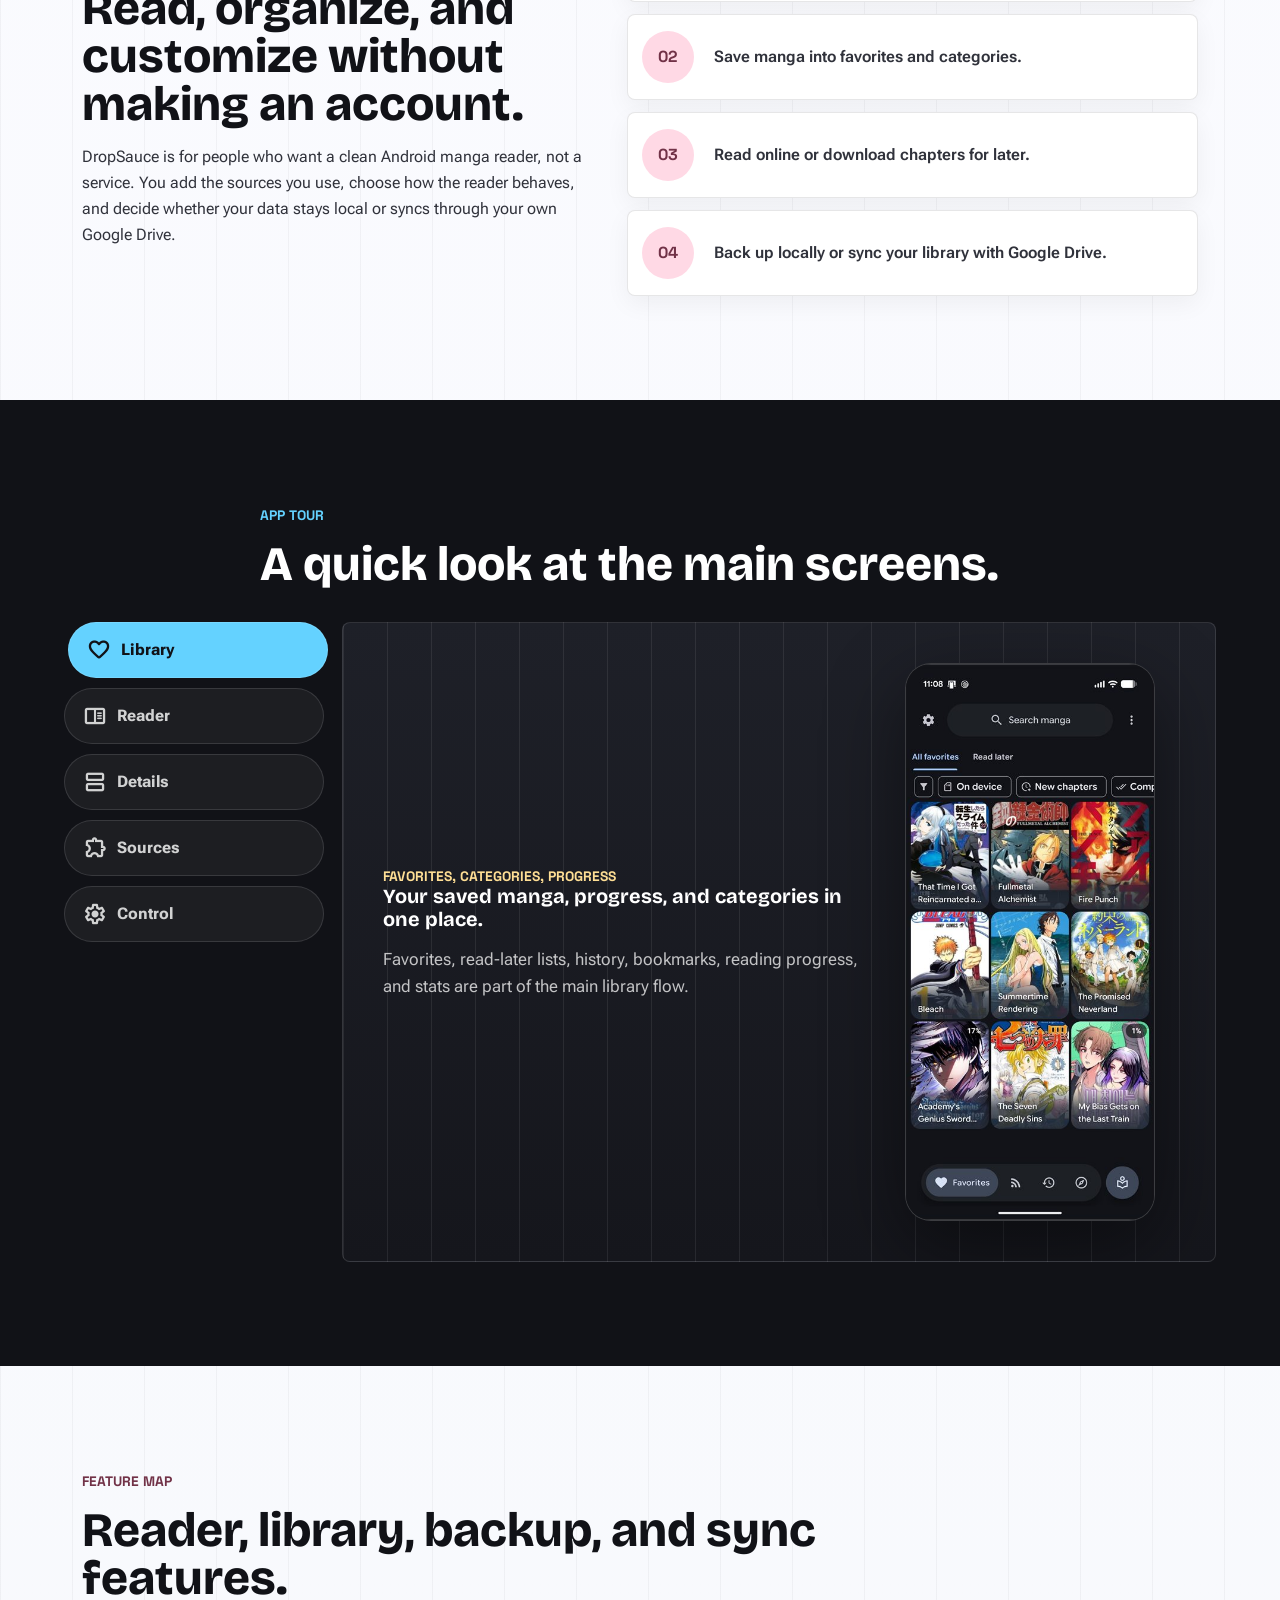
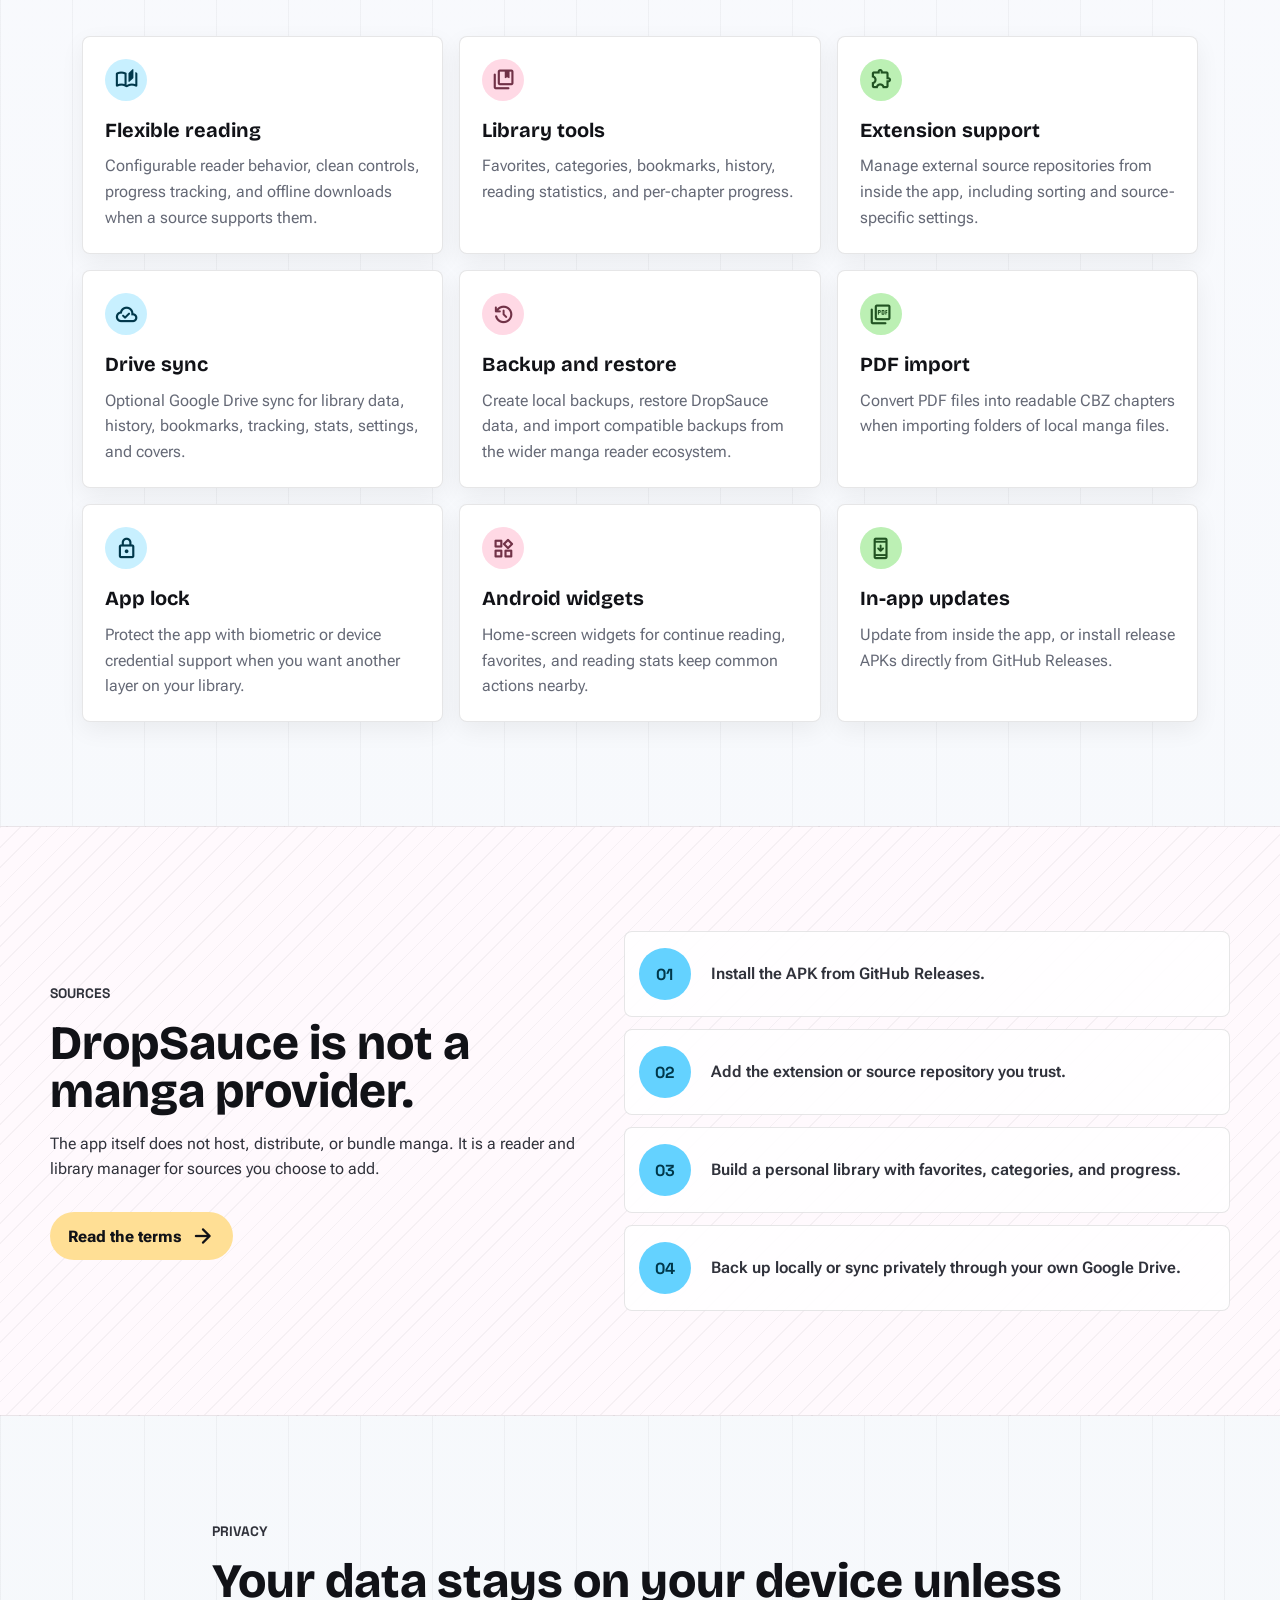
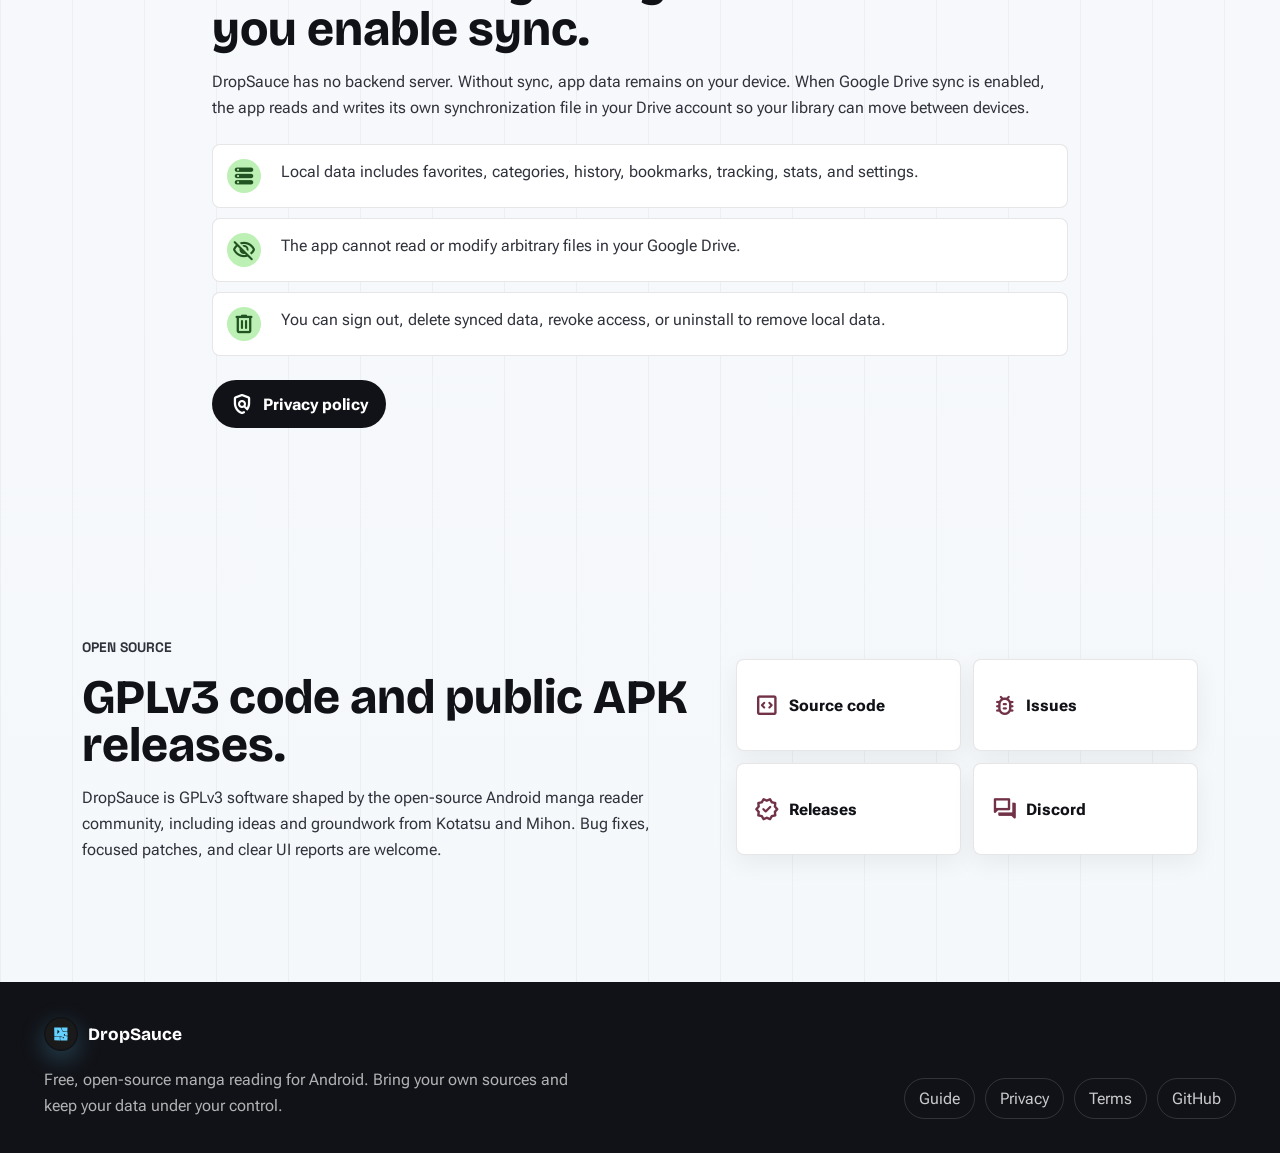
==== commit b492d89c: "Add user guide page with 13 sections and sidebar nav" ====
--- a/index.html
+++ b/index.html
@@ -36,6 +36,7 @@
       <nav class="site-nav" aria-label="Main navigation">
         <a href="#tour">Tour</a>
         <a href="#features">Features</a>
+        <a href="/guide">Guide</a>
         <a href="#privacy">Privacy</a>
       </nav>
       <a class="icon-button" href="https://github.com/HuzaifaKhalid1311/DropSauce" aria-label="Open DropSauce on GitHub">
@@ -413,6 +414,7 @@
         <p>Free, open-source manga reading for Android. Bring your own sources and keep your data under your control.</p>
       </div>
       <nav aria-label="Footer navigation">
+        <a href="/guide">Guide</a>
         <a href="/privacy">Privacy</a>
         <a href="/terms">Terms</a>
         <a href="https://github.com/HuzaifaKhalid1311/DropSauce">GitHub</a>
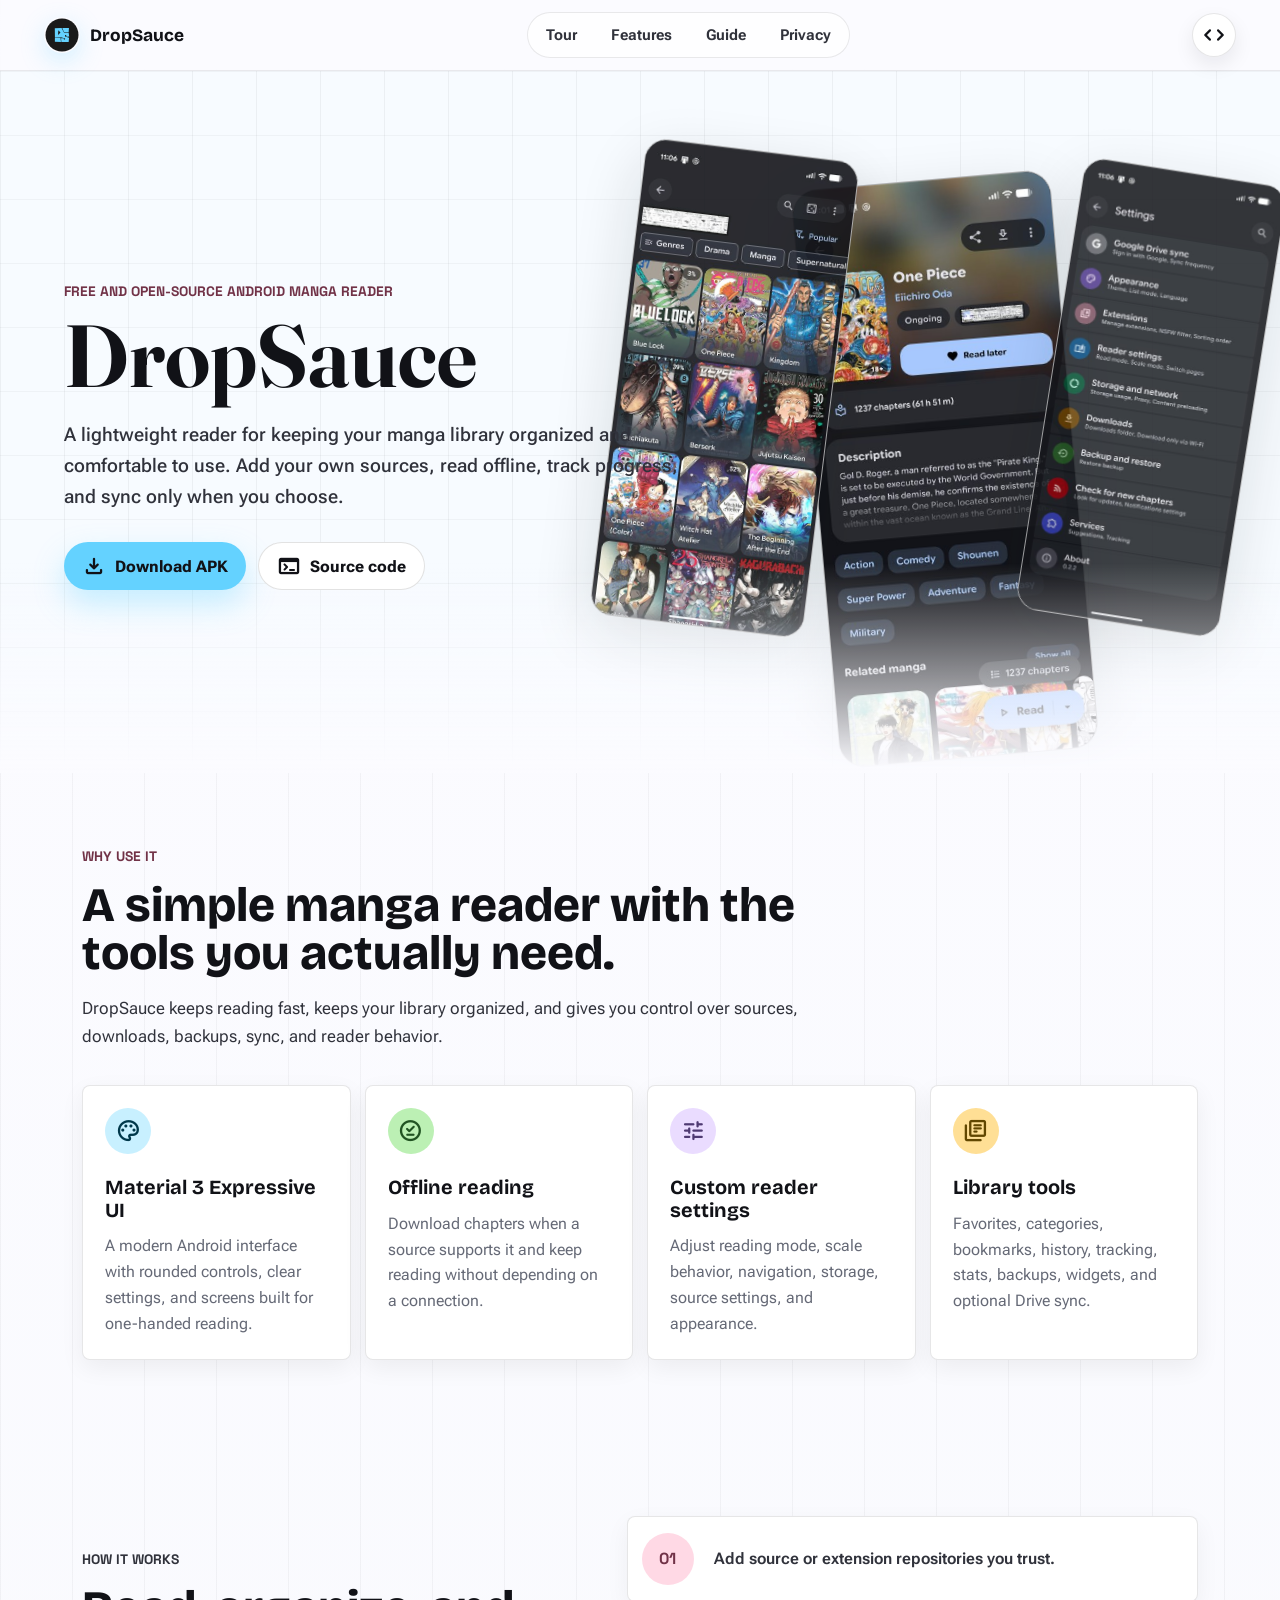
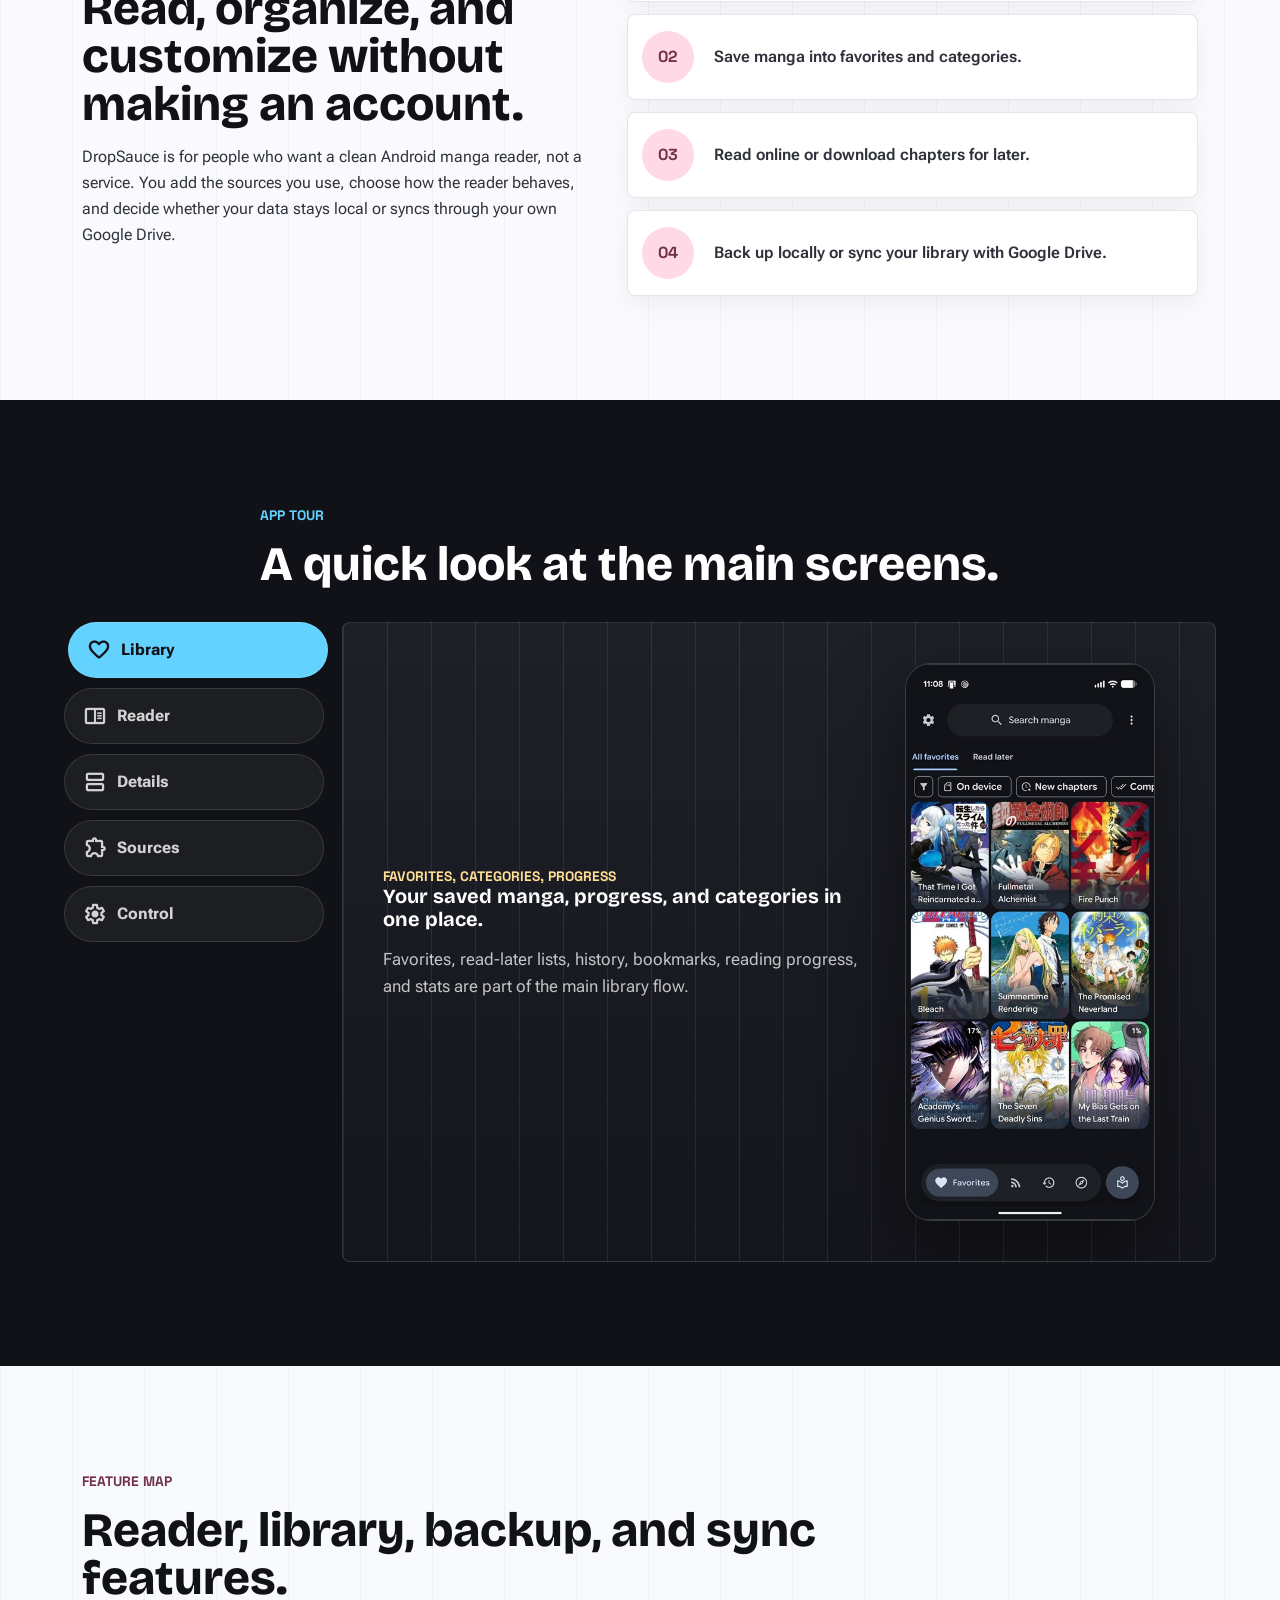
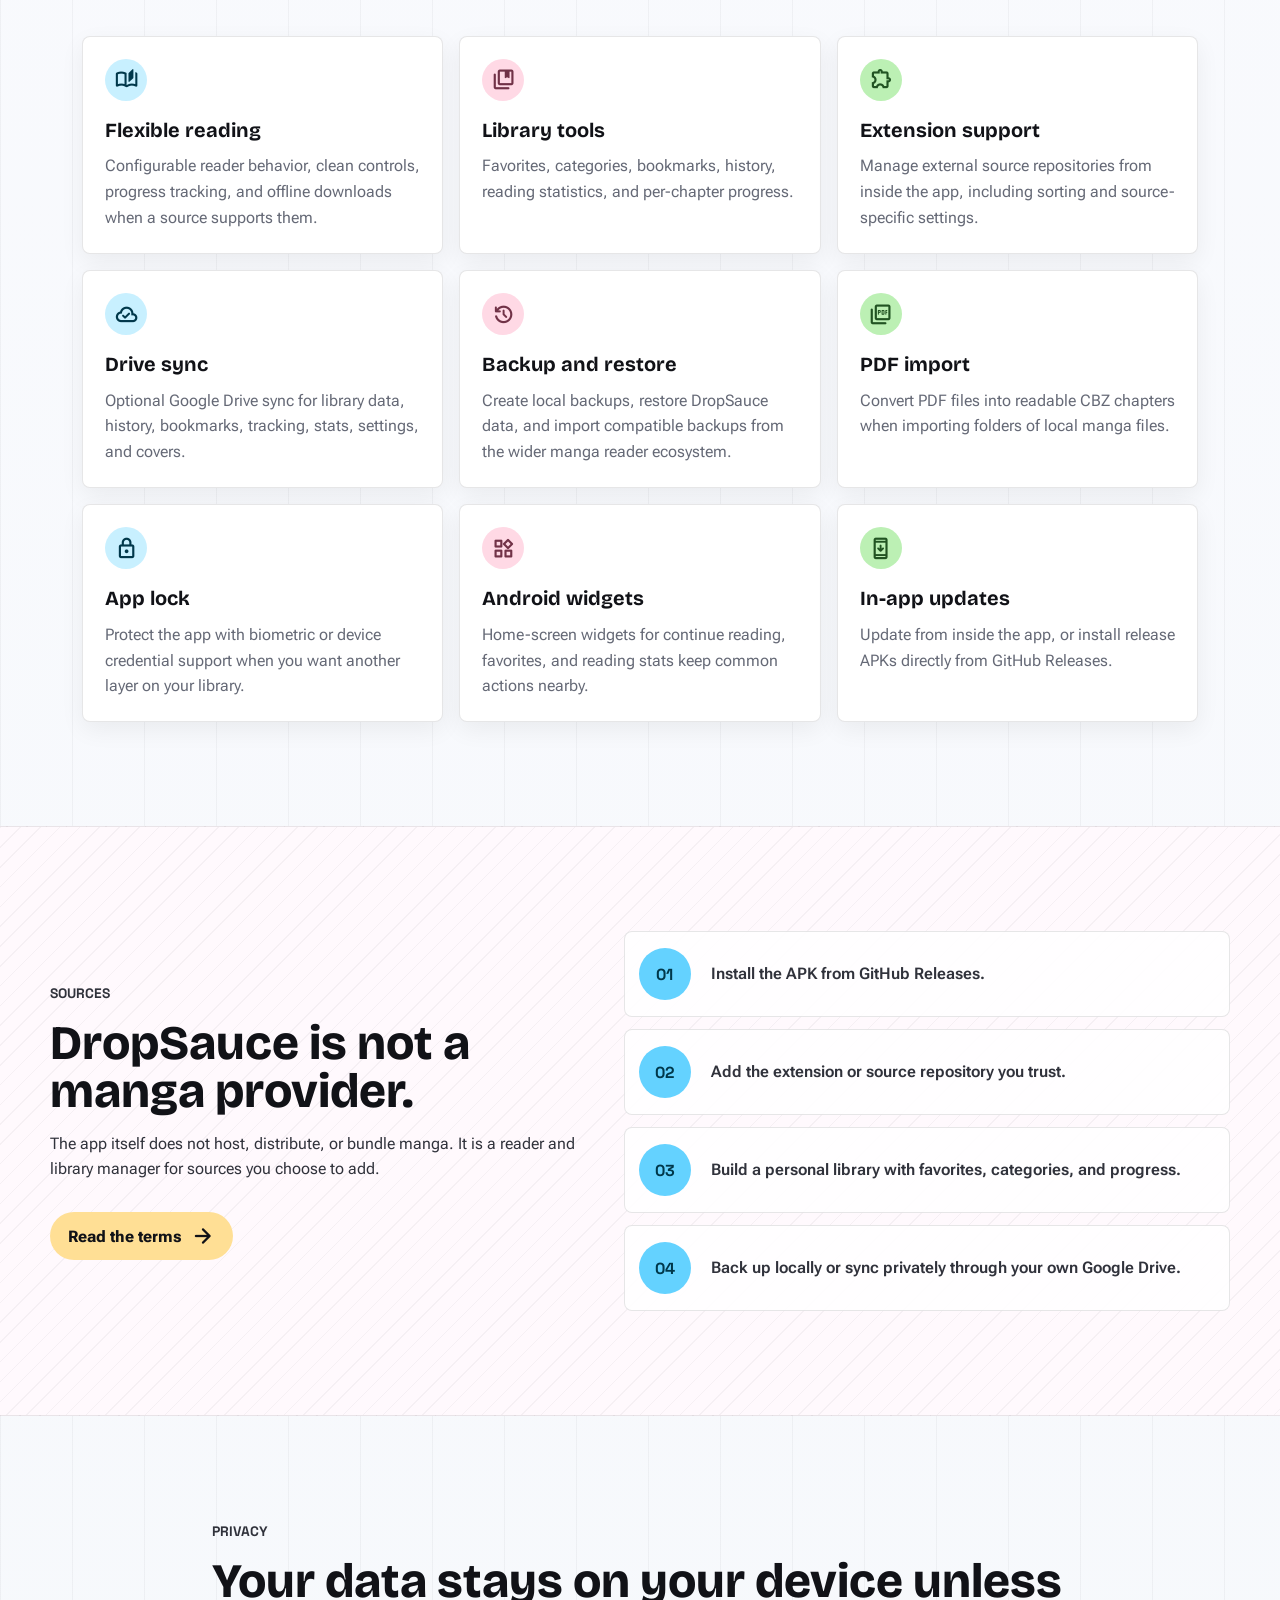
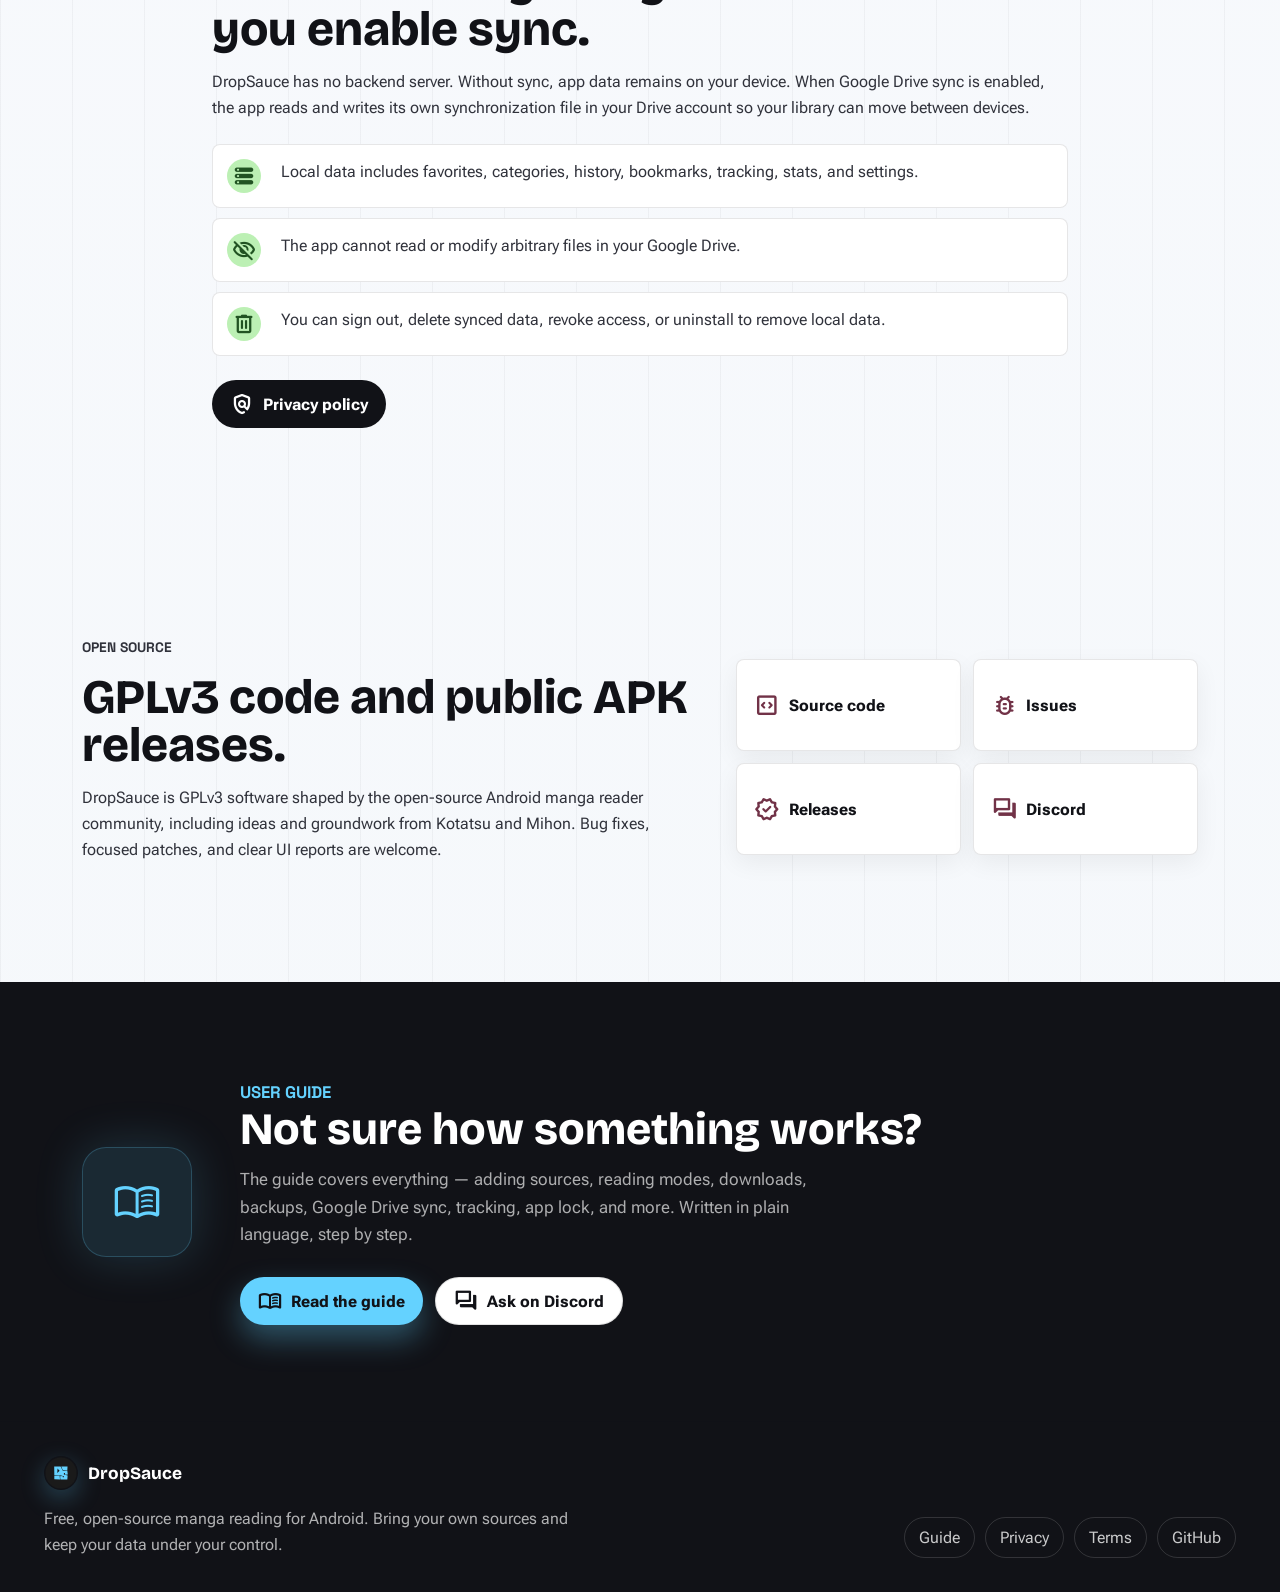
==== commit e23ab38d: "Guide nav scrolls to in-page CTA section instead of separate page" ====
--- a/index.html
+++ b/index.html
@@ -36,7 +36,7 @@
       <nav class="site-nav" aria-label="Main navigation">
         <a href="#tour">Tour</a>
         <a href="#features">Features</a>
-        <a href="/guide">Guide</a>
+        <a href="#guide">Guide</a>
         <a href="#privacy">Privacy</a>
       </nav>
       <a class="icon-button" href="https://github.com/HuzaifaKhalid1311/DropSauce" aria-label="Open DropSauce on GitHub">
@@ -403,6 +403,33 @@
           </a>
         </div>
       </section>
+
+      <section class="section guide-cta-section" id="guide" aria-labelledby="guide-cta-title">
+        <div class="guide-cta-inner" data-reveal>
+          <div class="guide-cta-icon" aria-hidden="true">
+            <span class="material-symbols-rounded">menu_book</span>
+          </div>
+          <div class="guide-cta-copy">
+            <p class="eyebrow">User guide</p>
+            <h2 id="guide-cta-title">Not sure how something works?</h2>
+            <p>
+              The guide covers everything — adding sources, reading modes, downloads,
+              backups, Google Drive sync, tracking, app lock, and more. Written in plain
+              language, step by step.
+            </p>
+            <div class="guide-cta-actions">
+              <a class="button button-primary" href="/guide">
+                <span class="material-symbols-rounded" aria-hidden="true">menu_book</span>
+                Read the guide
+              </a>
+              <a class="button button-secondary" href="https://discord.com/channels/1435615296202477581/1435650246163169382/1435651186140119091">
+                <span class="material-symbols-rounded" aria-hidden="true">forum</span>
+                Ask on Discord
+              </a>
+            </div>
+          </div>
+        </div>
+      </section>
     </main>
 
     <footer class="site-footer">
--- a/styles.css
+++ b/styles.css
@@ -804,6 +804,70 @@
   font-size: 1.6rem;
 }
 
+.guide-cta-section {
+  max-width: none;
+  padding-top: 0;
+  padding-bottom: 0;
+  border-top: 1px solid rgb(17 18 23 / 9%);
+  background: #111217;
+}
+
+.guide-cta-inner {
+  display: flex;
+  align-items: center;
+  gap: 48px;
+  max-width: var(--max);
+  margin: 0 auto;
+  padding: 96px clamp(18px, 4vw, 32px);
+}
+
+.guide-cta-icon {
+  display: flex;
+  align-items: center;
+  justify-content: center;
+  flex-shrink: 0;
+  width: 110px;
+  height: 110px;
+  border-radius: 24px;
+  background: rgb(100 210 255 / 12%);
+  border: 1px solid rgb(100 210 255 / 22%);
+  box-shadow: 0 0 48px rgb(100 210 255 / 18%);
+}
+
+.guide-cta-icon .material-symbols-rounded {
+  font-size: 3rem;
+  color: var(--cyan);
+}
+
+.guide-cta-copy {
+  flex: 1;
+}
+
+.guide-cta-section .eyebrow {
+  color: var(--cyan);
+}
+
+.guide-cta-copy h2 {
+  color: white;
+  font-size: clamp(1.9rem, 4vw, 2.8rem);
+  margin-bottom: 14px;
+}
+
+.guide-cta-copy > p {
+  max-width: 620px;
+  color: rgb(255 255 255 / 66%);
+  font-size: 1.05rem;
+  line-height: 1.65;
+  margin: 0;
+}
+
+.guide-cta-actions {
+  display: flex;
+  flex-wrap: wrap;
+  gap: 12px;
+  margin-top: 28px;
+}
+
 .site-footer {
   display: grid;
   grid-template-columns: minmax(0, 1fr) auto;
@@ -1064,6 +1128,14 @@
     grid-template-columns: 1fr;
   }
 
+  .guide-cta-inner {
+    flex-direction: column;
+    align-items: flex-start;
+    gap: 28px;
+    padding-top: 64px;
+    padding-bottom: 64px;
+  }
+
   .site-footer {
     grid-template-columns: 1fr;
     align-items: start;
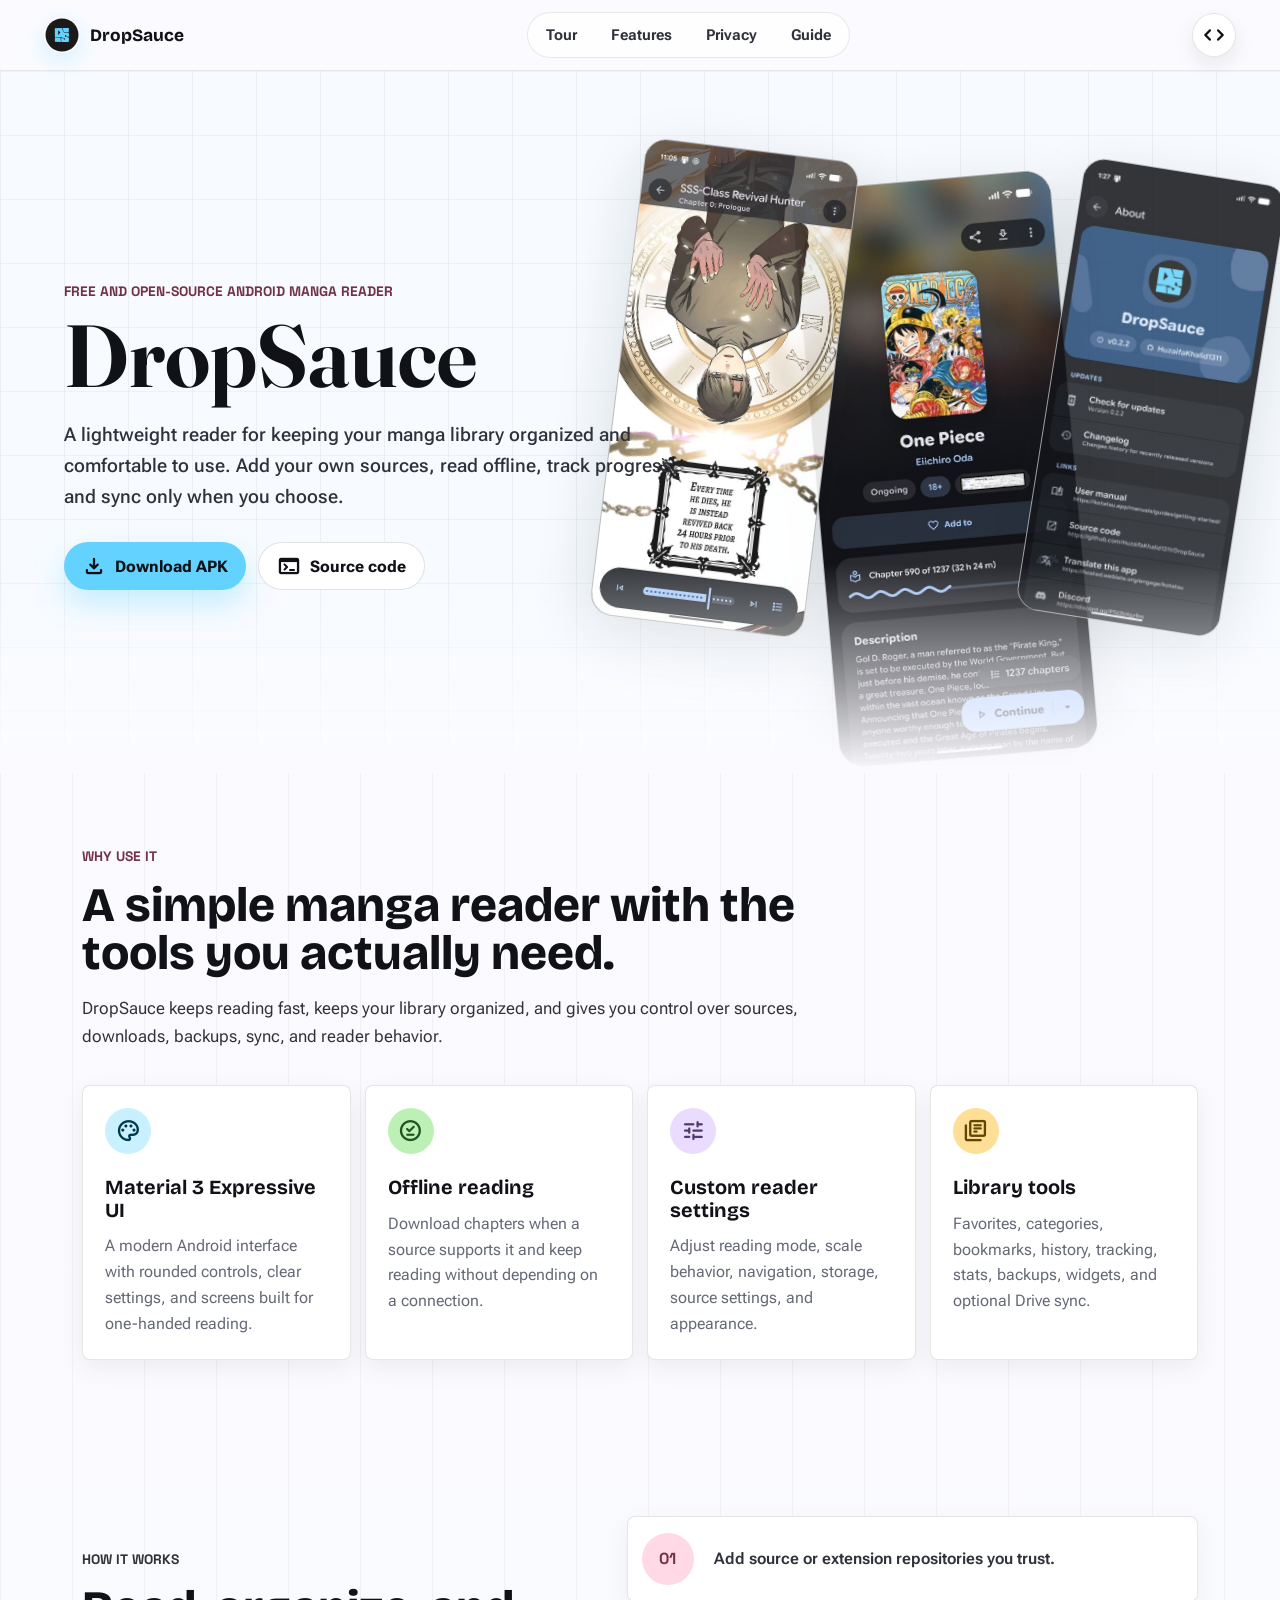
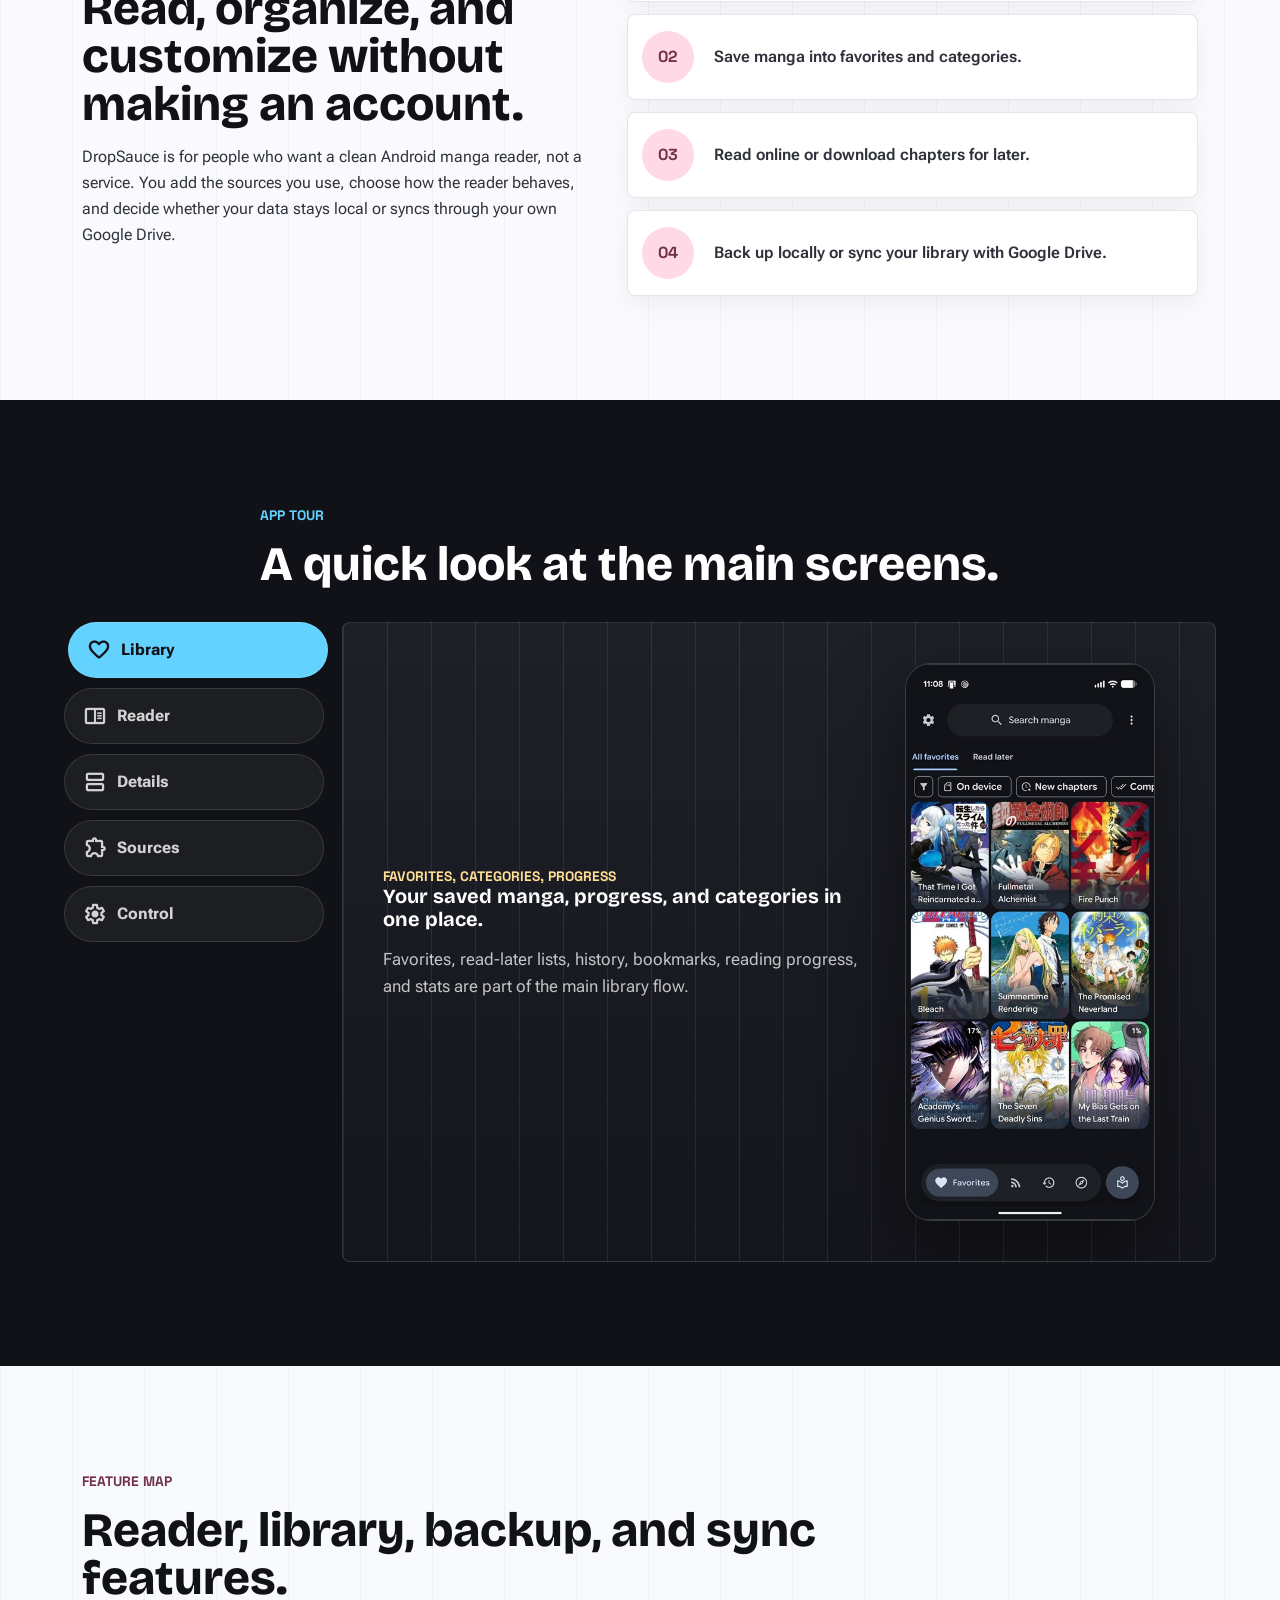
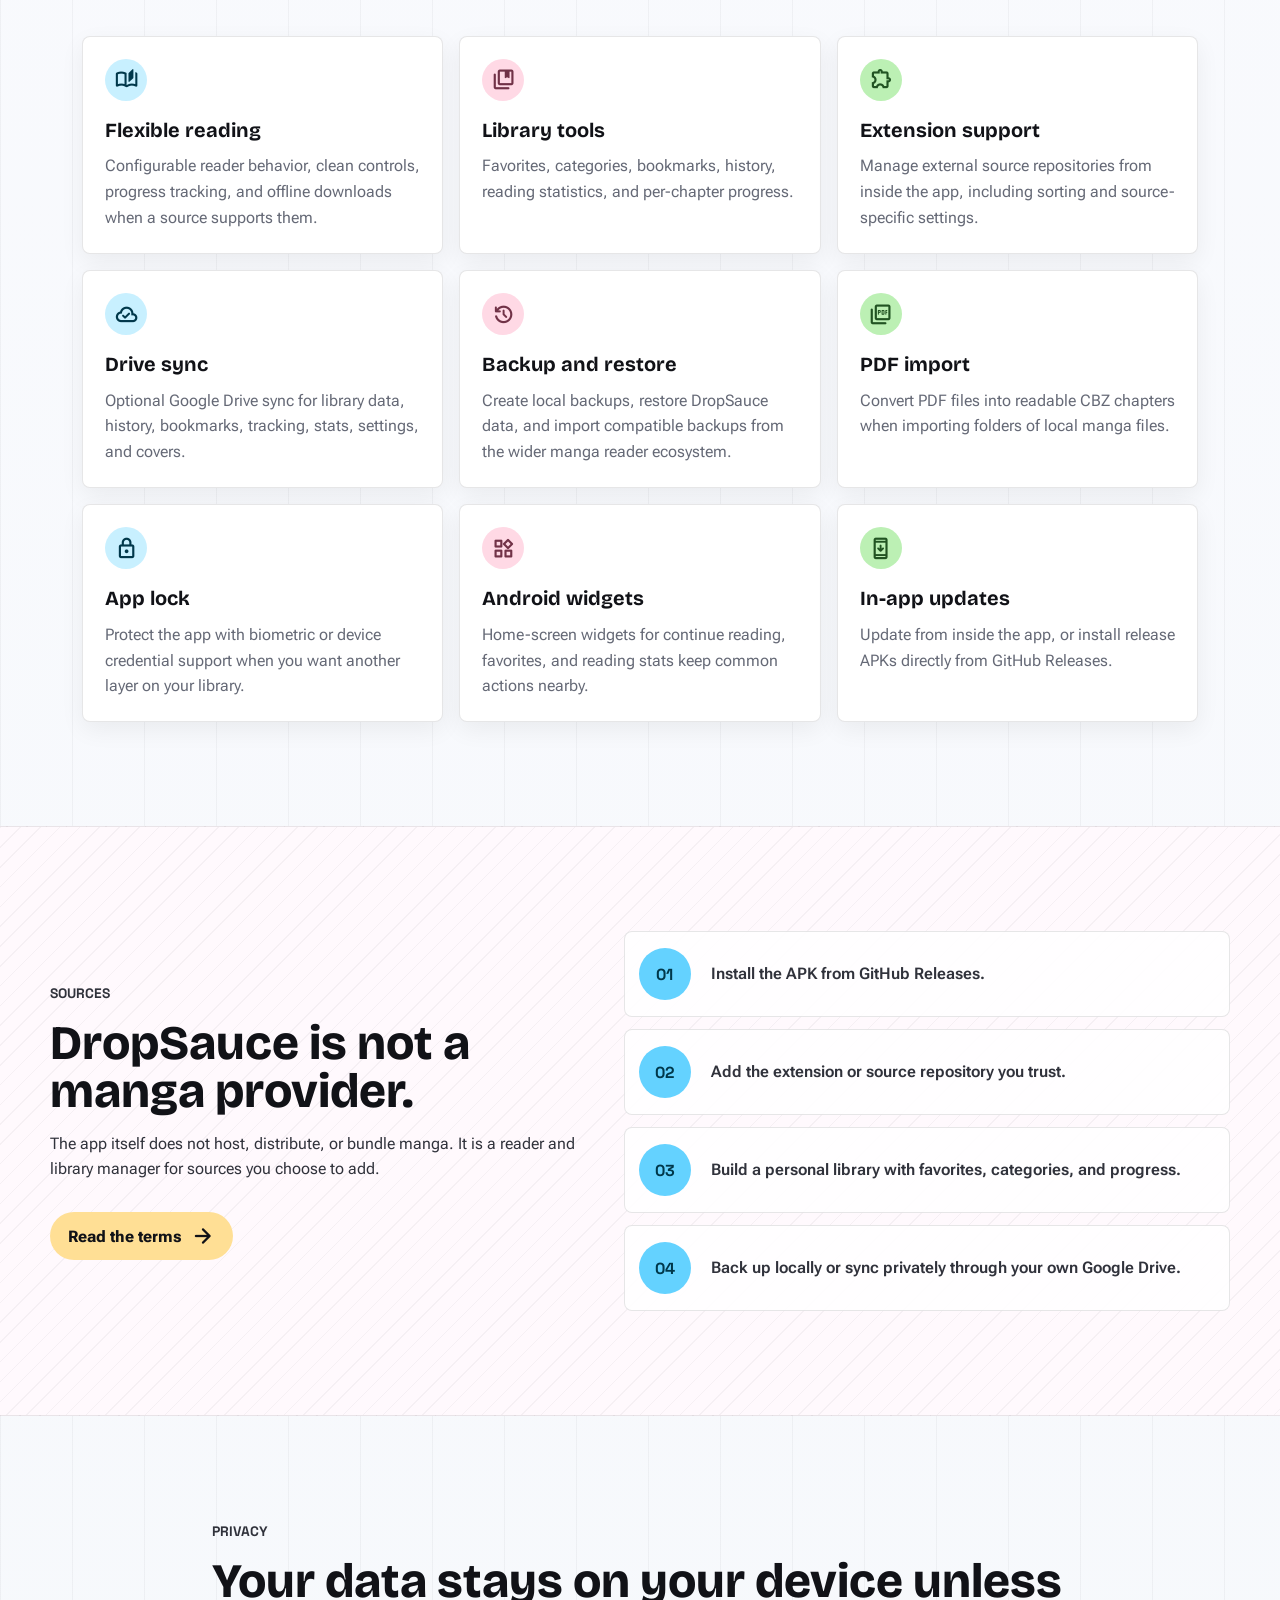
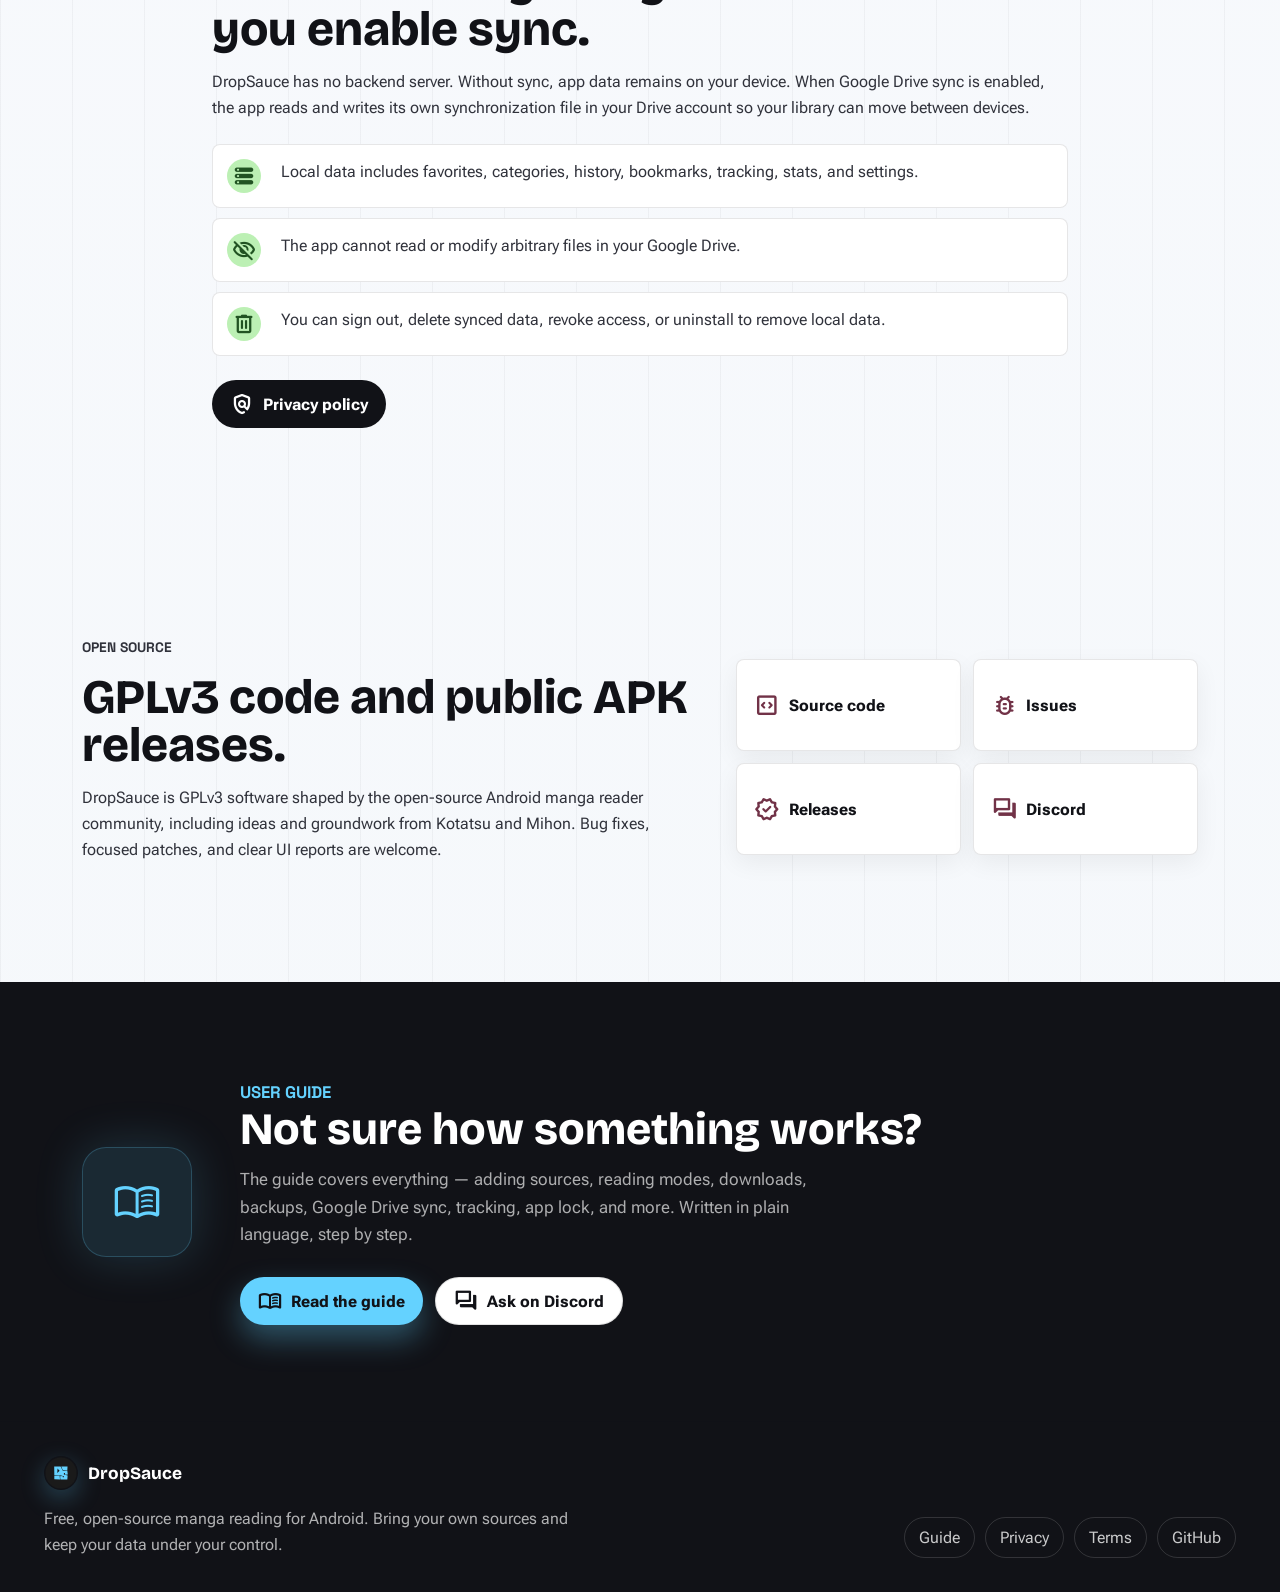
==== commit a563c8e2: "Move Guide nav link after Privacy" ====
--- a/index.html
+++ b/index.html
@@ -36,8 +36,8 @@
       <nav class="site-nav" aria-label="Main navigation">
         <a href="#tour">Tour</a>
         <a href="#features">Features</a>
+        <a href="#privacy">Privacy</a>
         <a href="#guide">Guide</a>
-        <a href="#privacy">Privacy</a>
       </nav>
       <a class="icon-button" href="https://github.com/HuzaifaKhalid1311/DropSauce" aria-label="Open DropSauce on GitHub">
         <span class="material-symbols-rounded" aria-hidden="true">code</span>
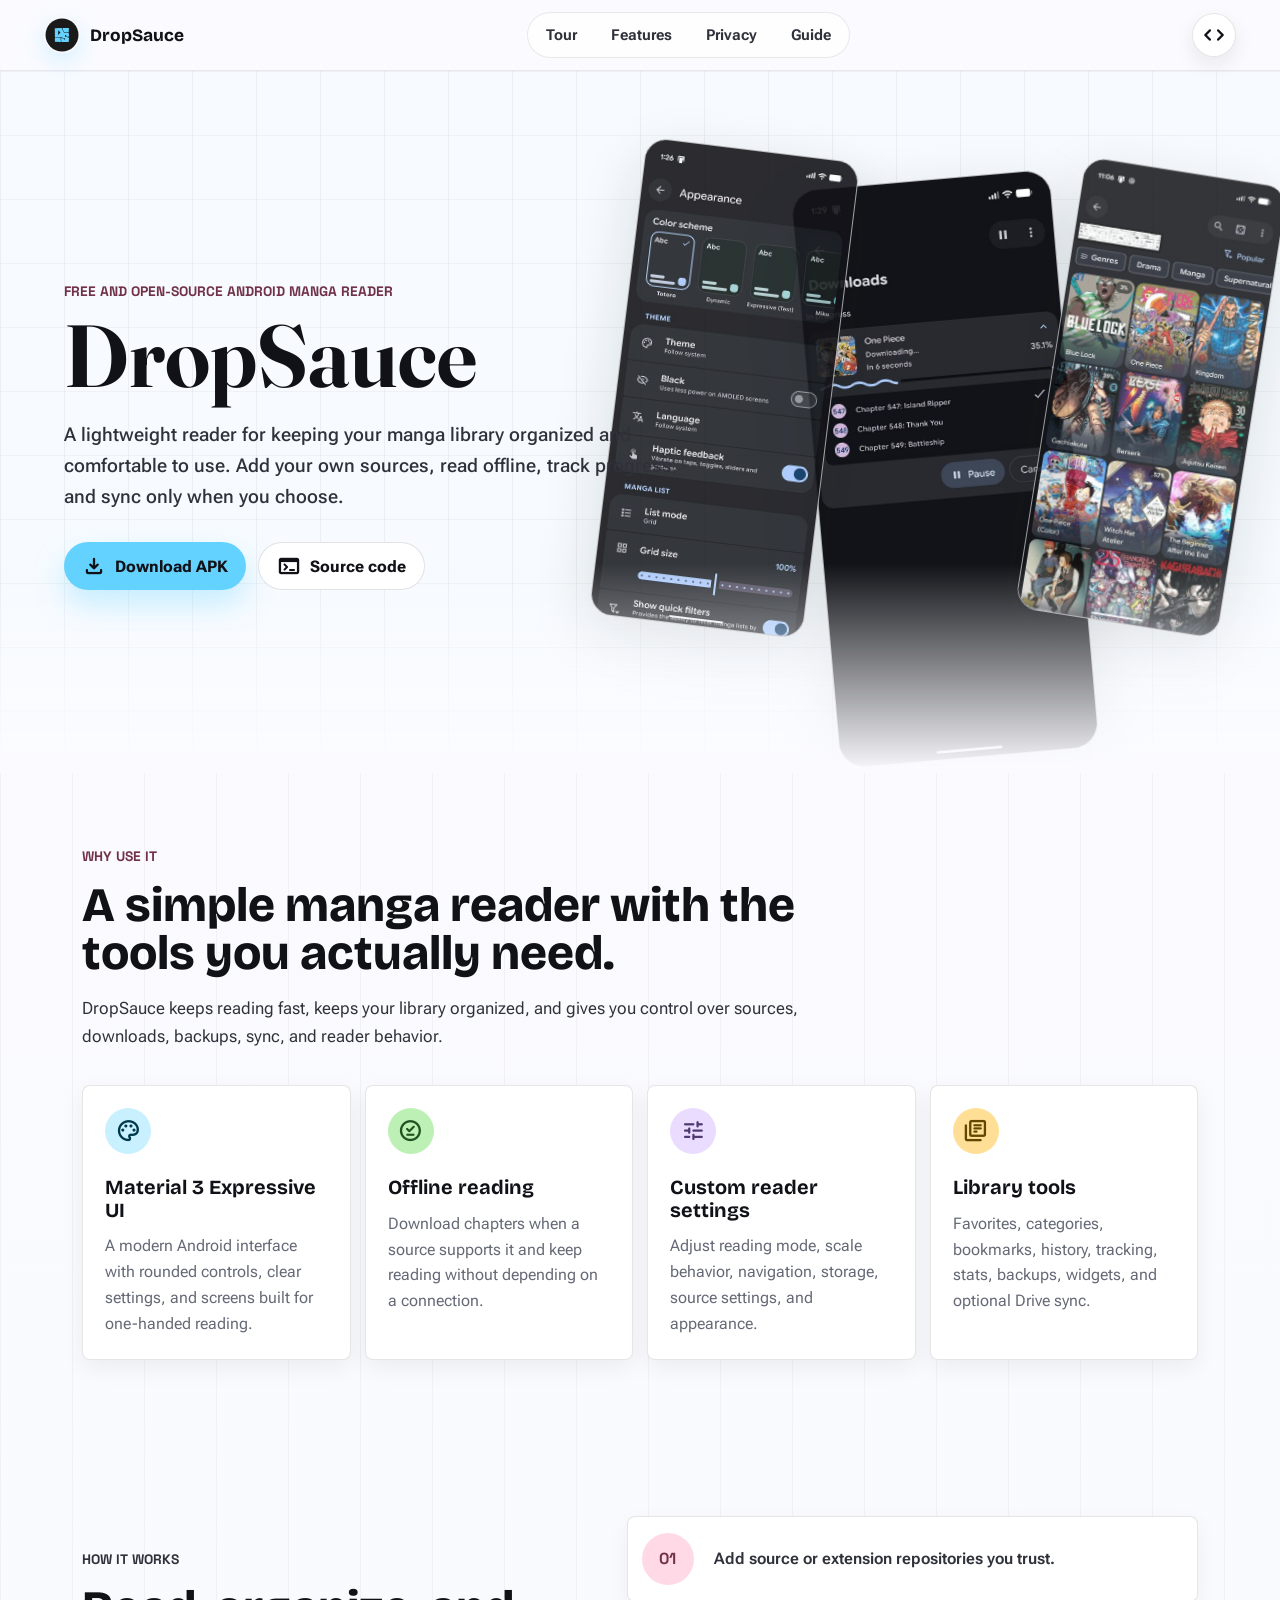
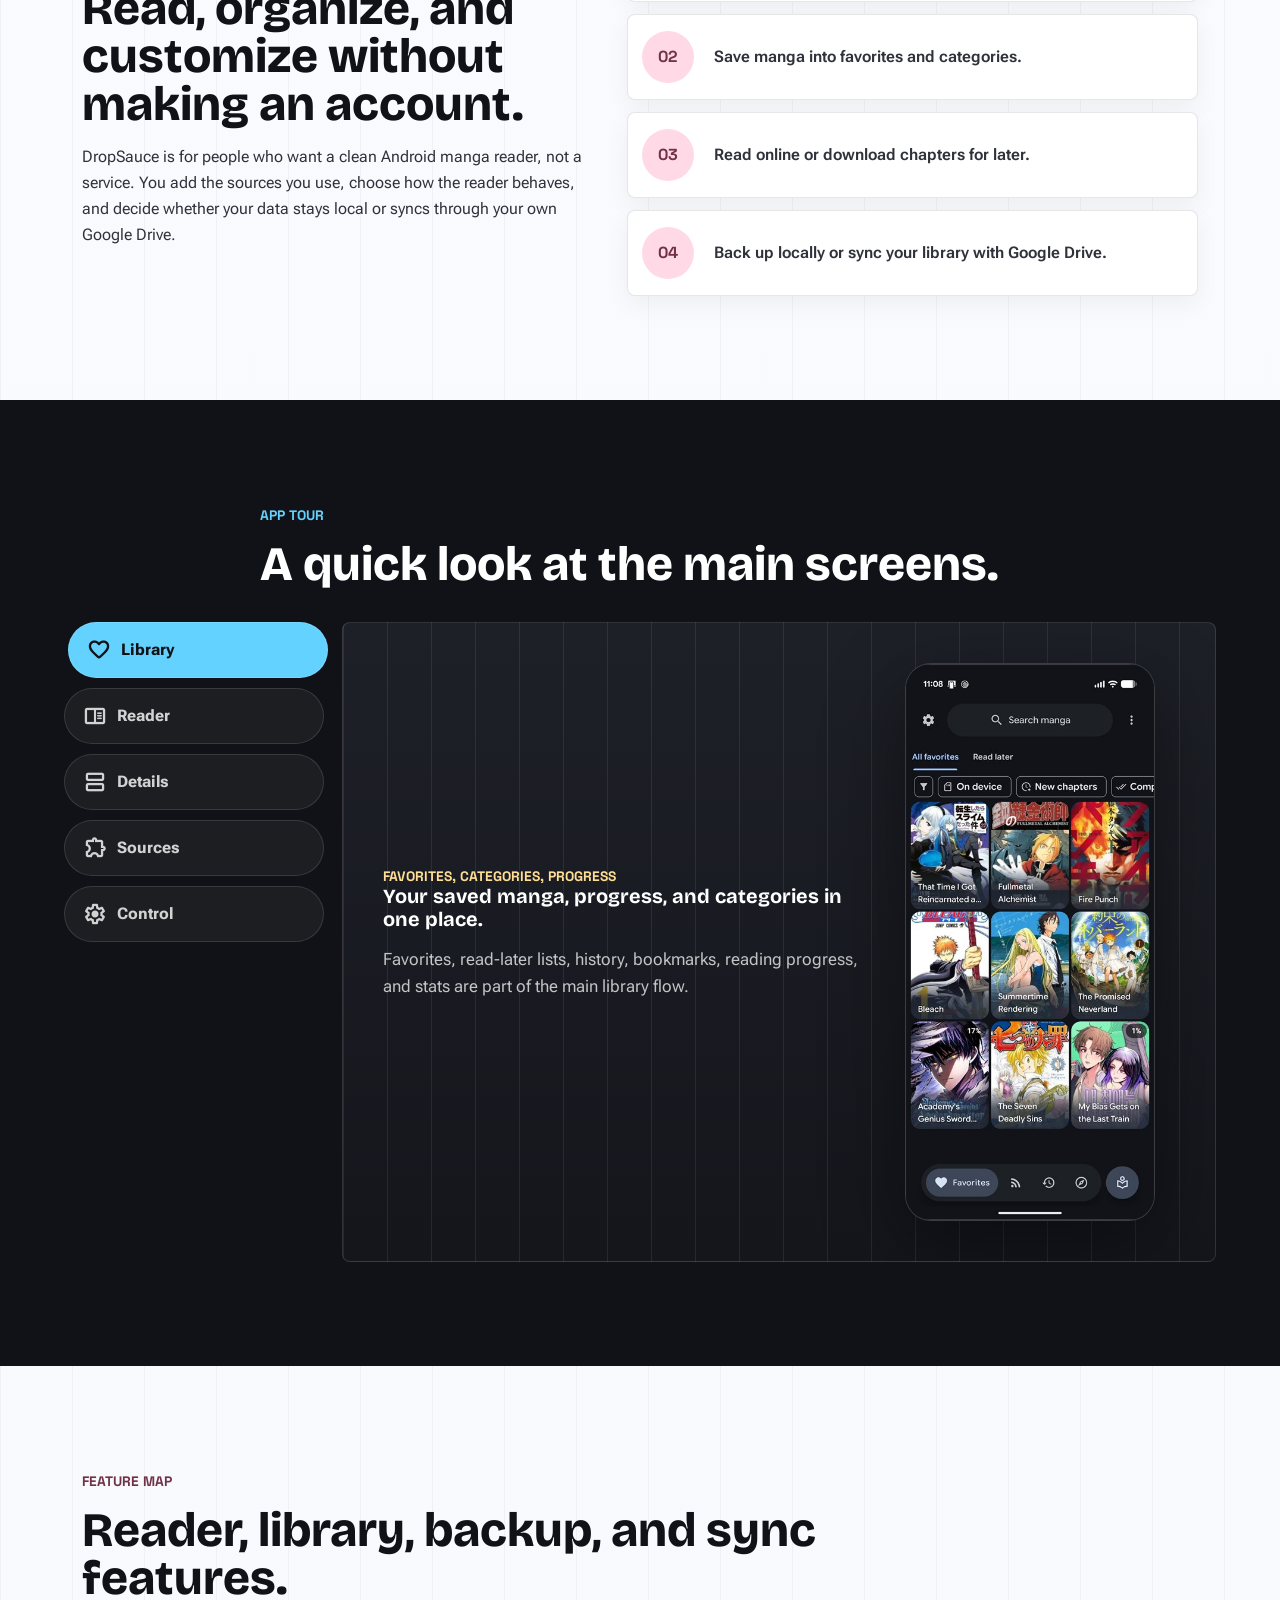
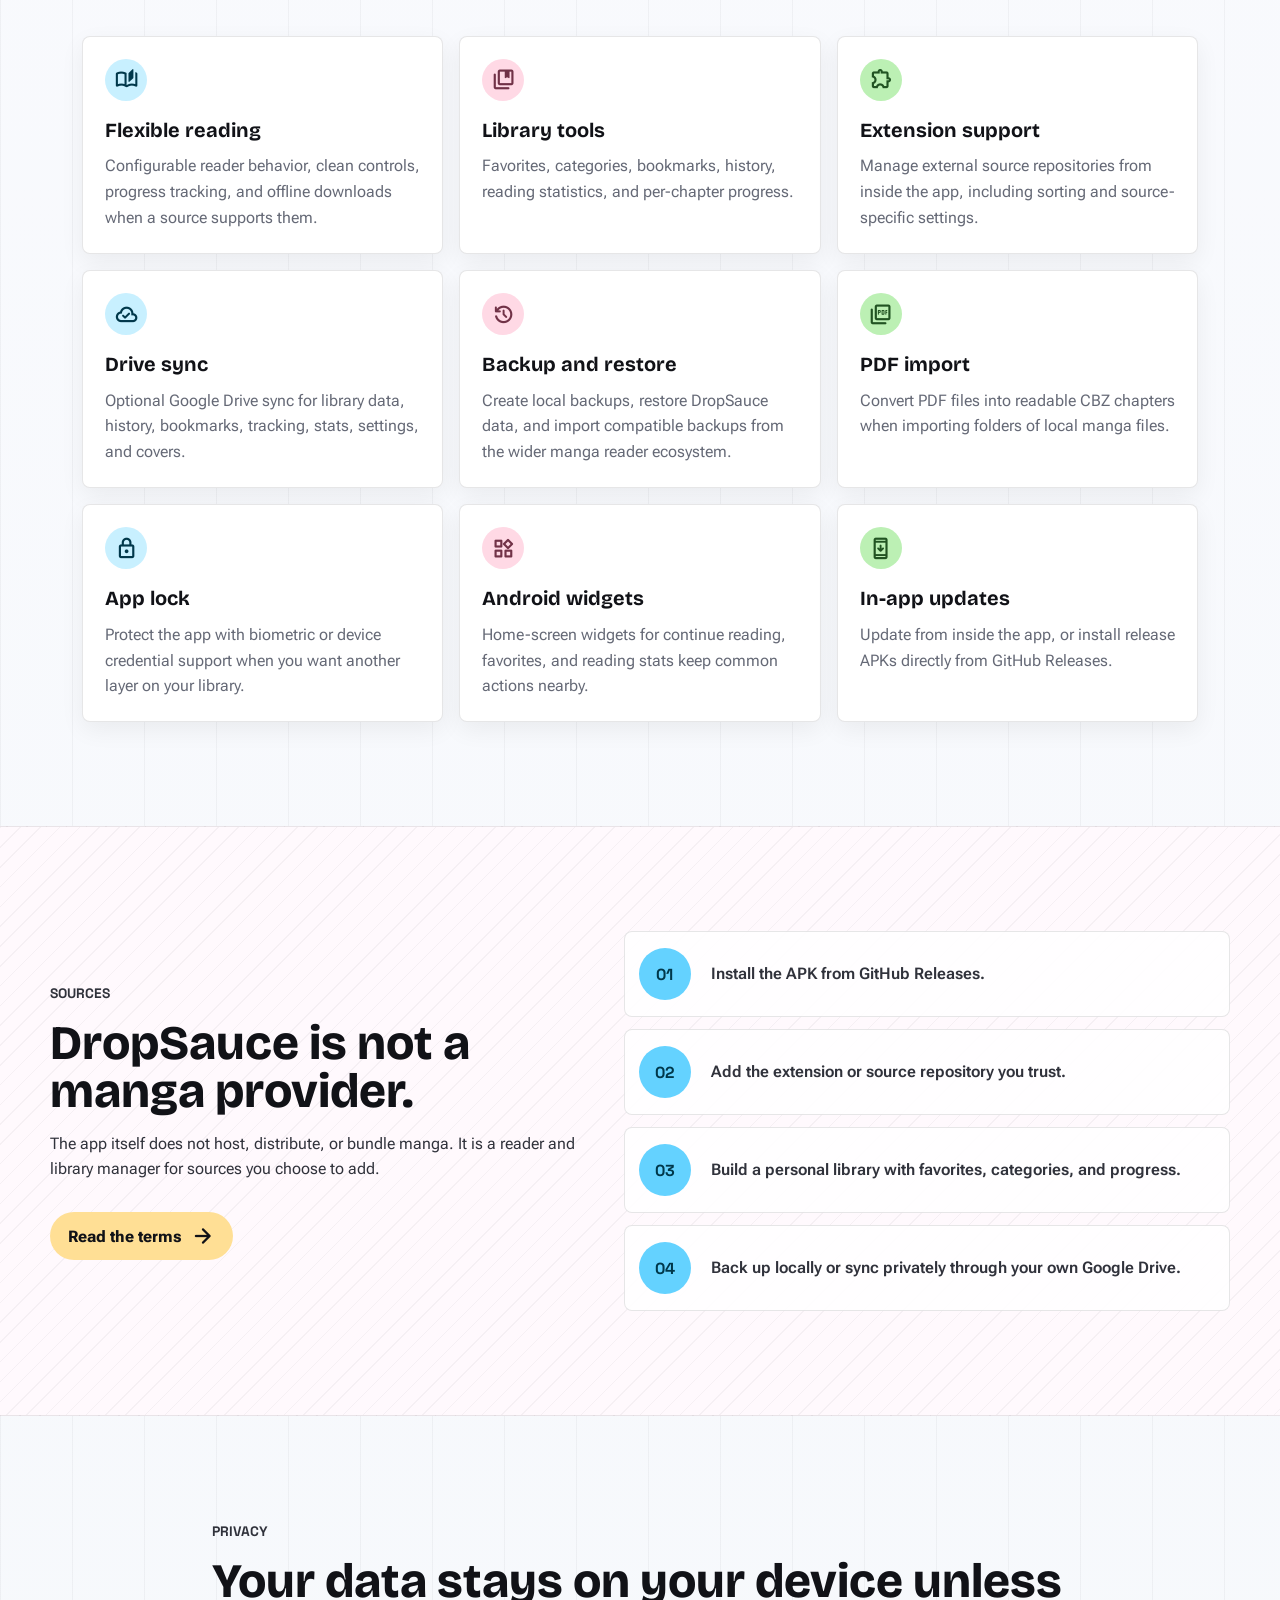
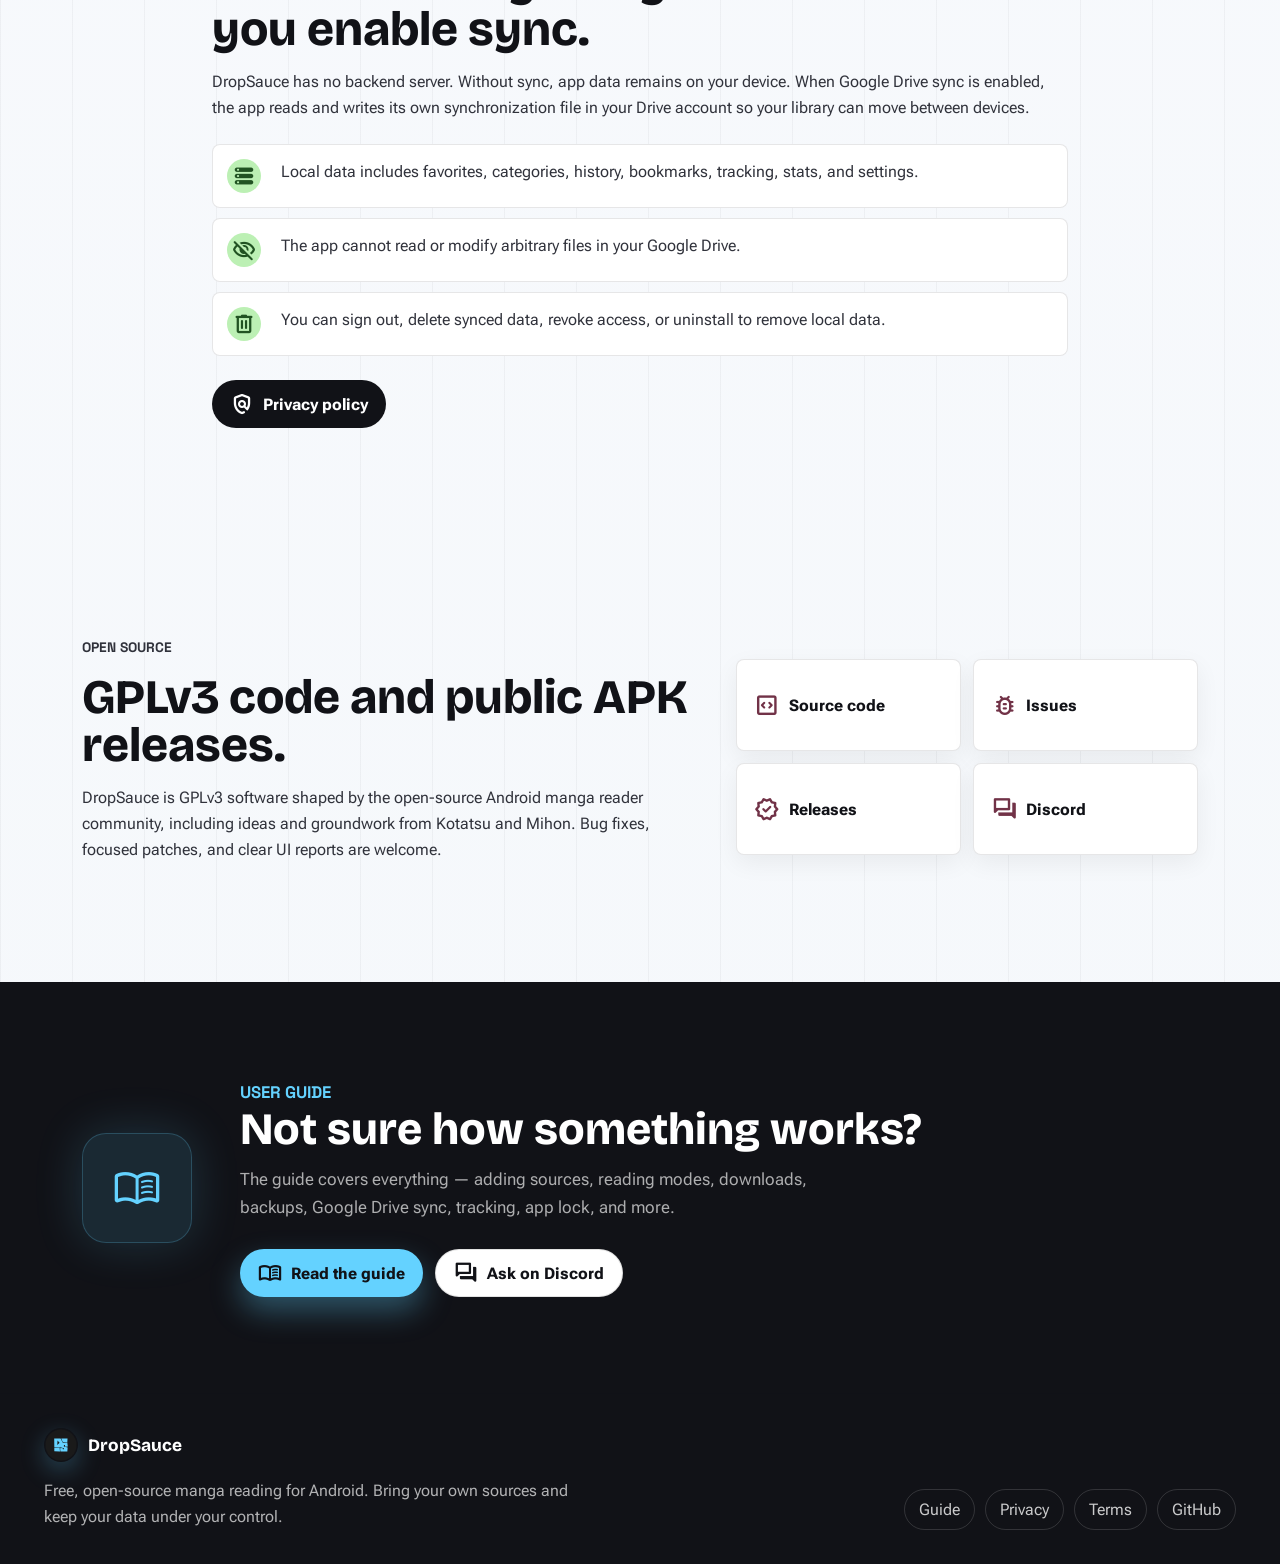
==== commit 6705aa36: "Remove 'Written in plain language' from guide CTA" ====
--- a/index.html
+++ b/index.html
@@ -414,8 +414,7 @@
             <h2 id="guide-cta-title">Not sure how something works?</h2>
             <p>
               The guide covers everything — adding sources, reading modes, downloads,
-              backups, Google Drive sync, tracking, app lock, and more. Written in plain
-              language, step by step.
+              backups, Google Drive sync, tracking, app lock, and more.
             </p>
             <div class="guide-cta-actions">
               <a class="button button-primary" href="/guide">
